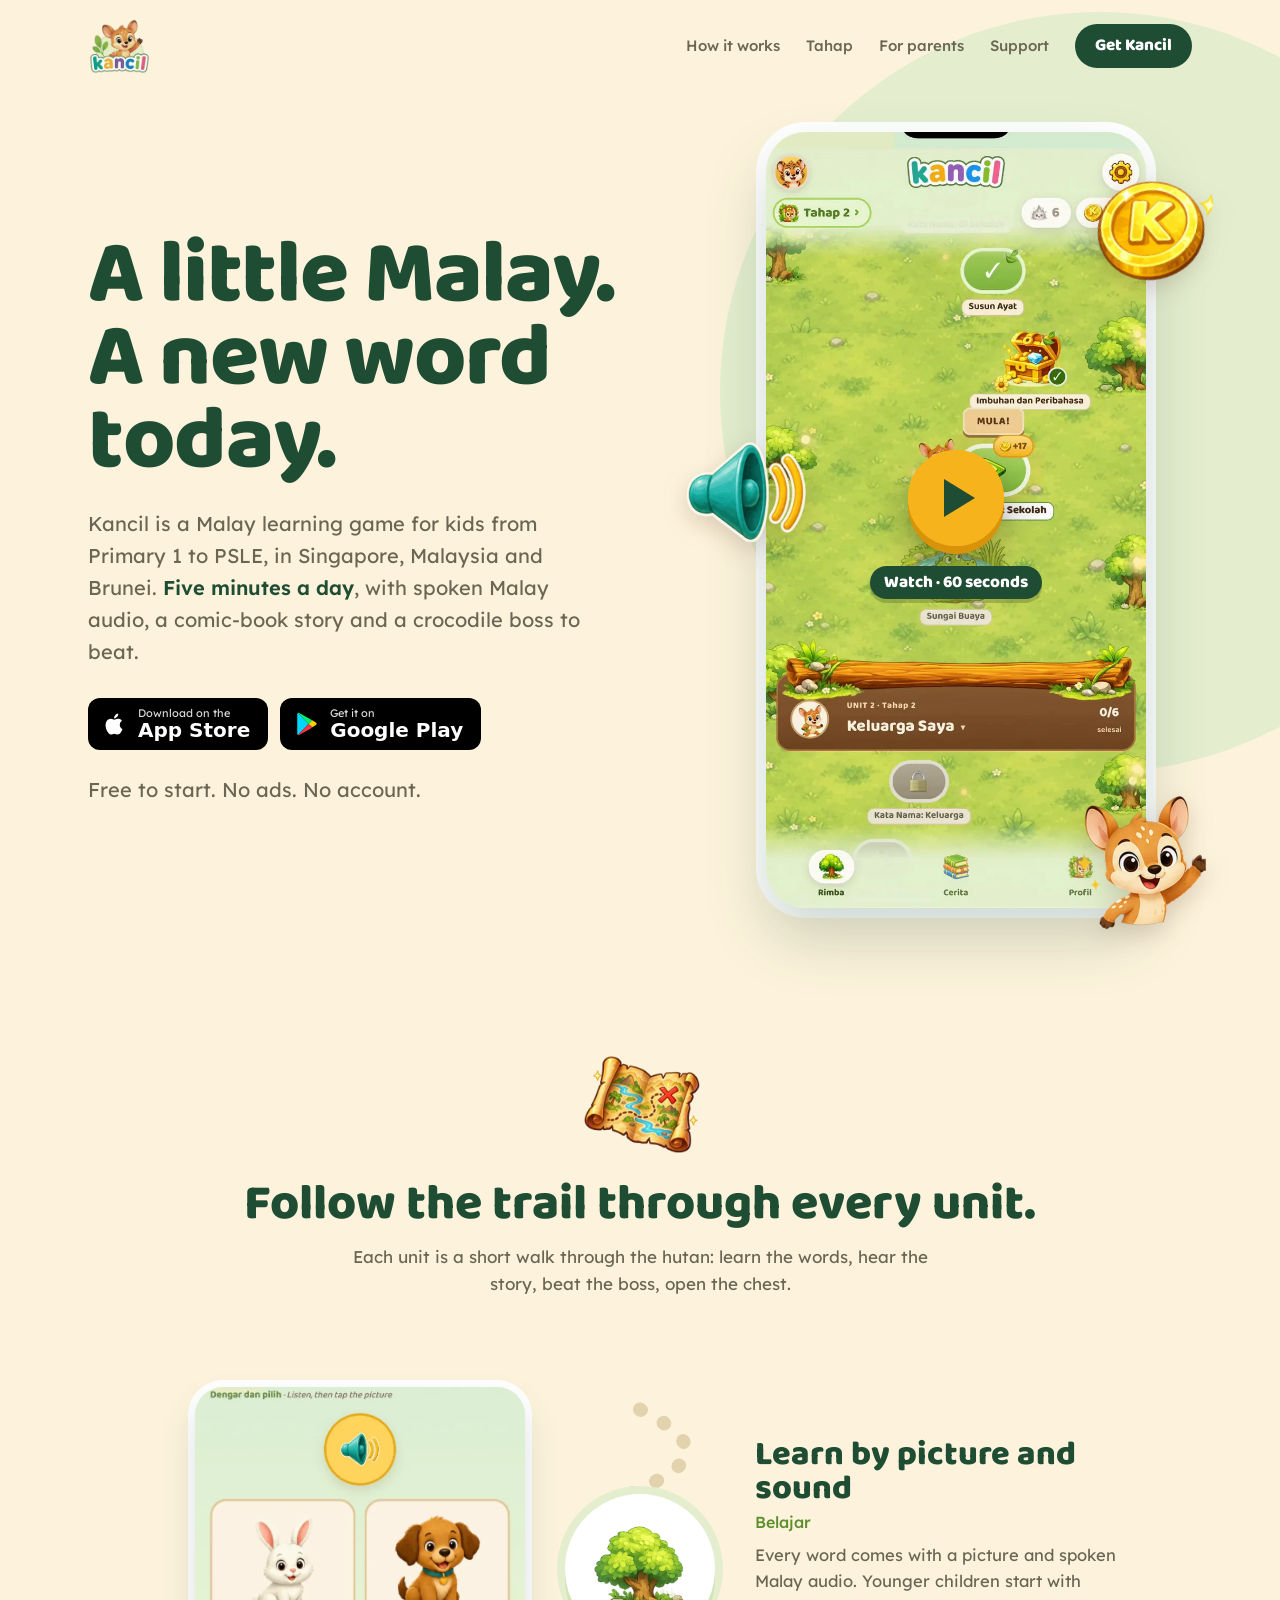
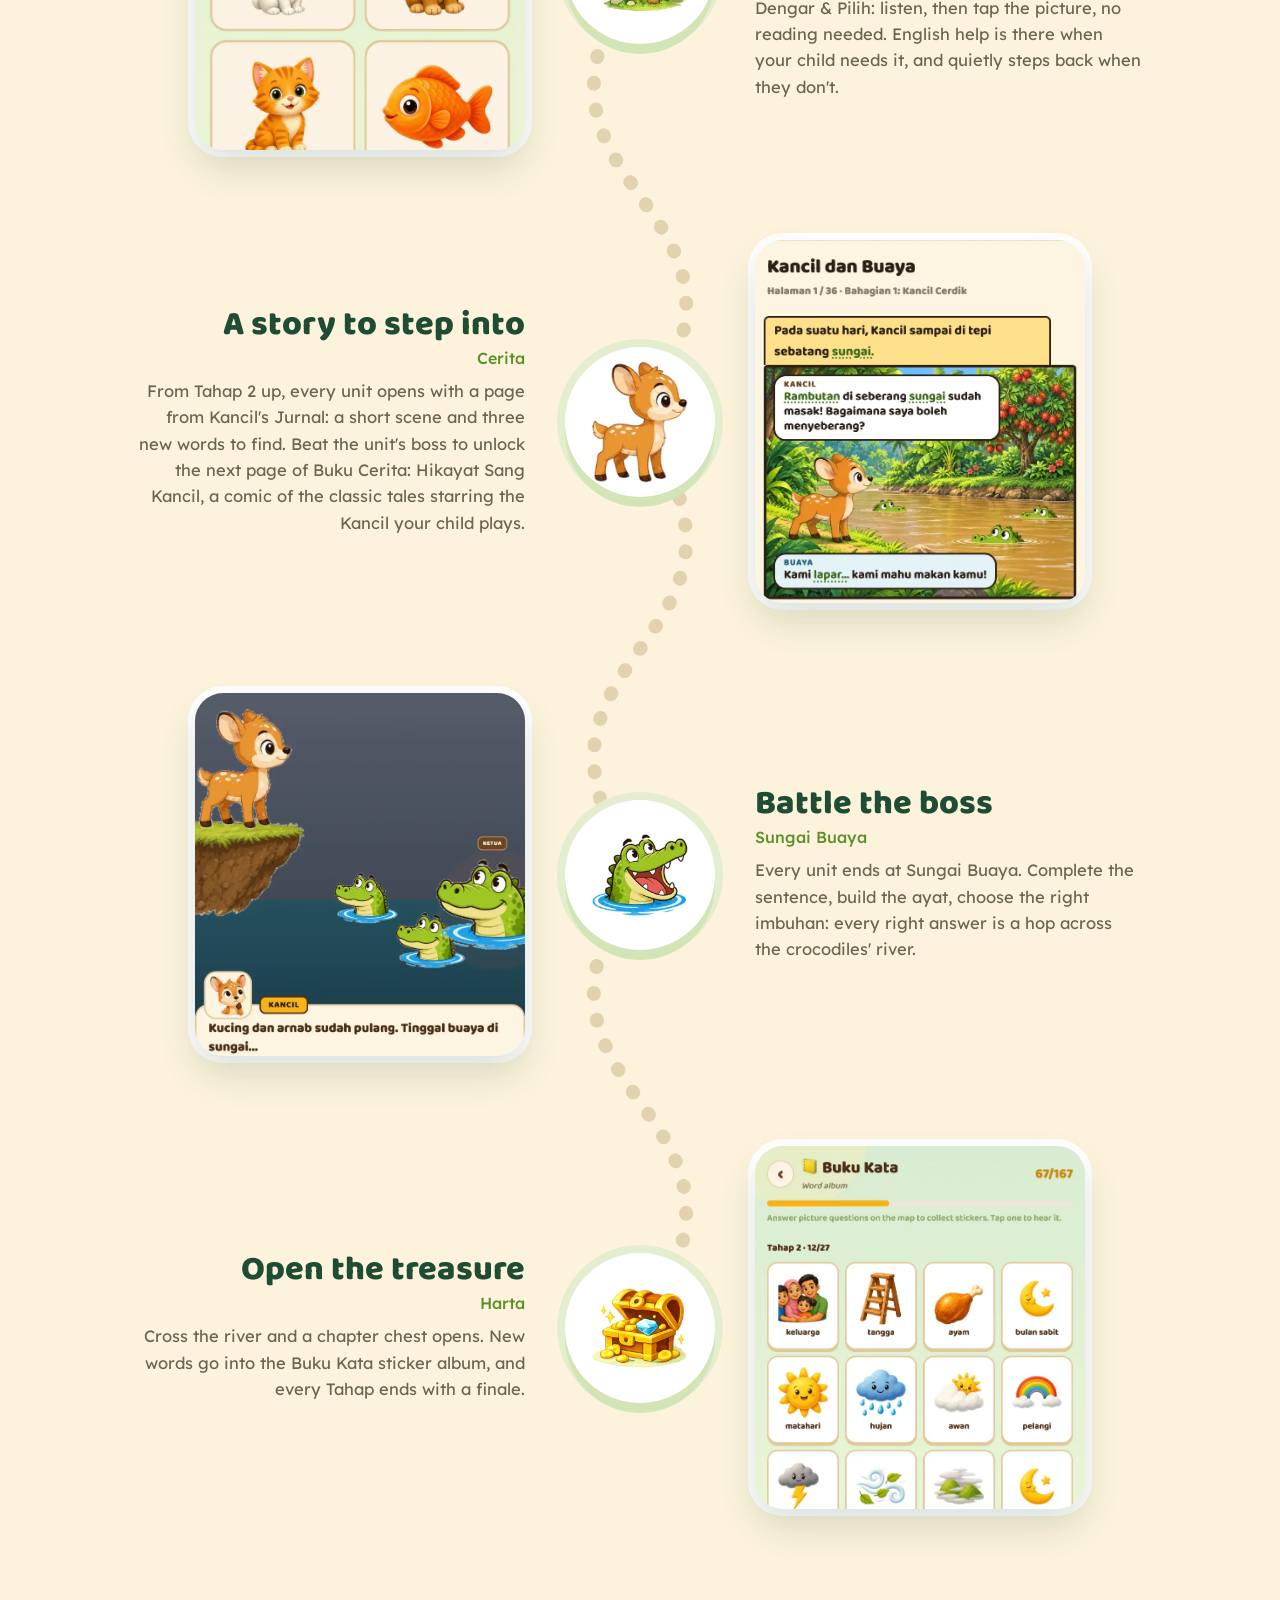
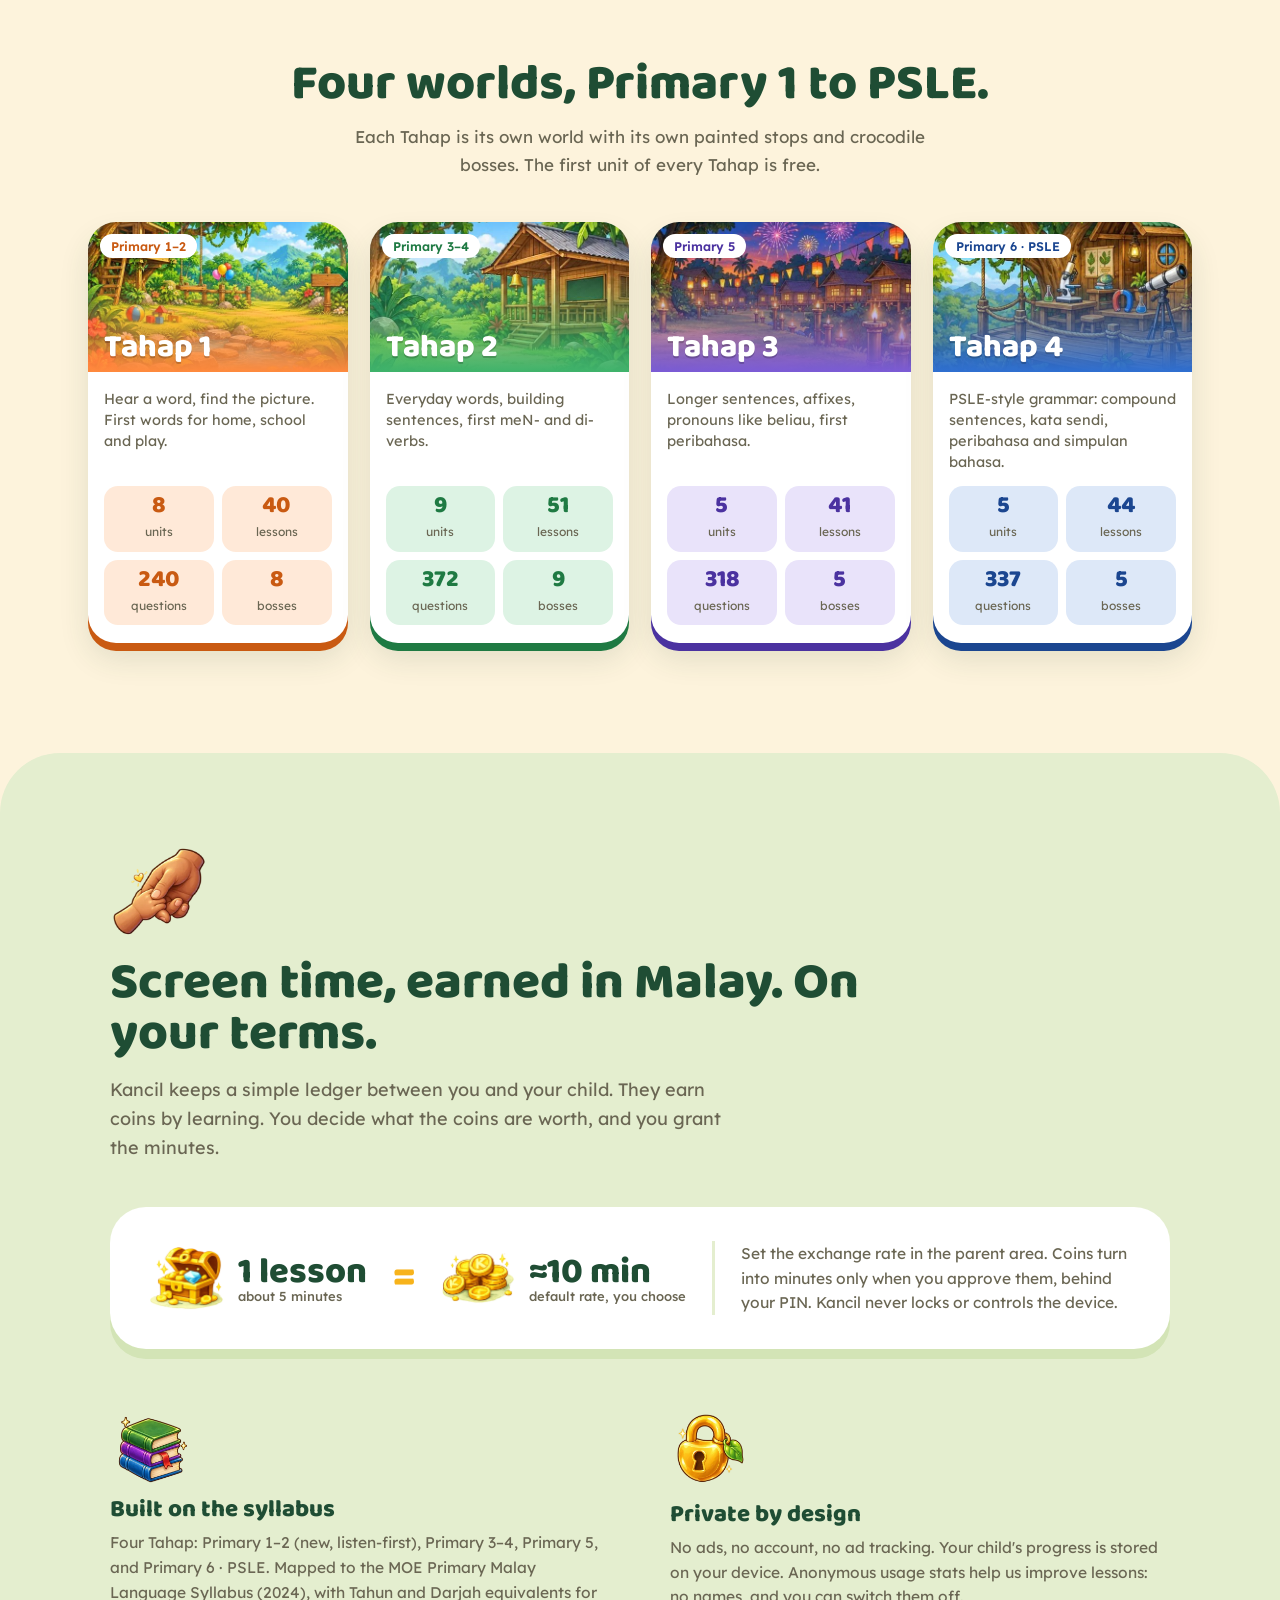
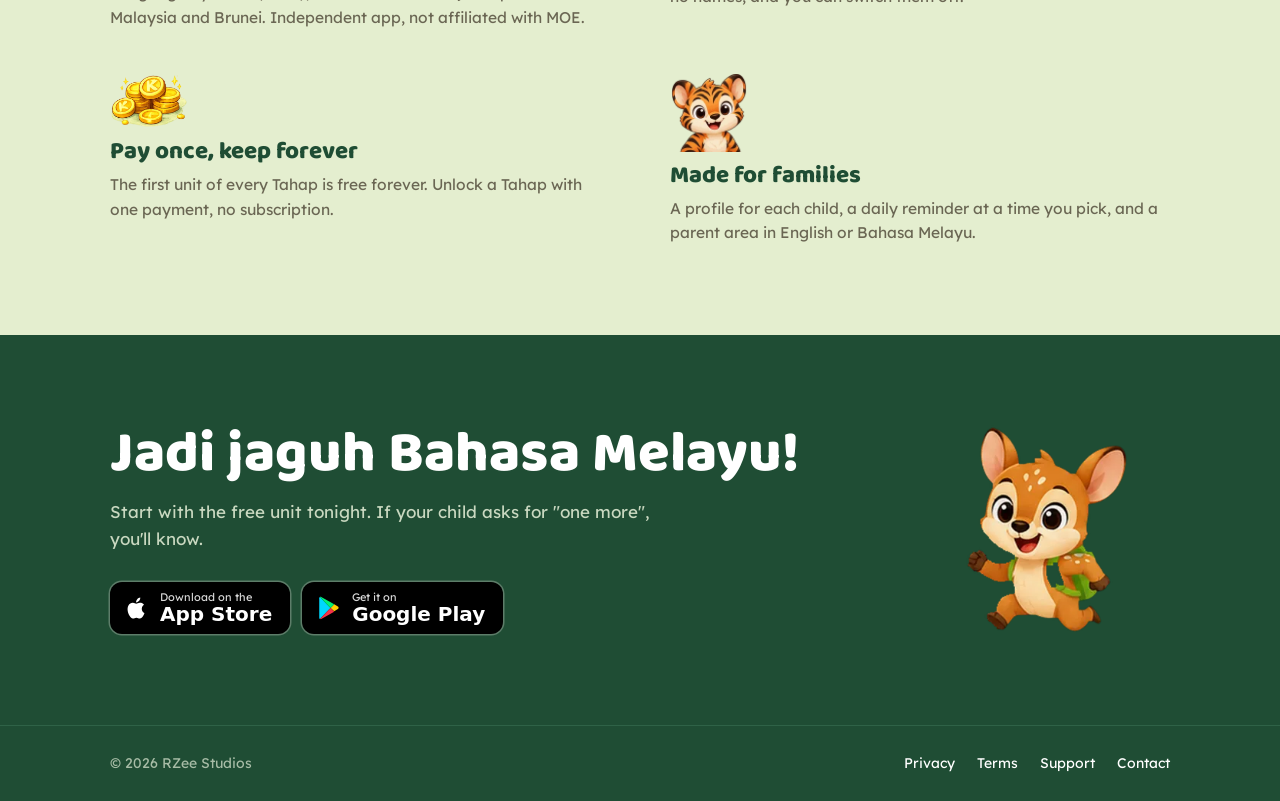
==== index.html @ 60a50e3e "Hero phone plays the 60-second Kancil video Synced from razilzul/kancil landing/ @ 3b6481a" ====
<!doctype html>
<html lang="en">
<head>
<meta charset="utf-8">
<meta name="viewport" content="width=device-width, initial-scale=1">
<title>Kancil — Malay learning that feels like a game</title>
<meta name="description" content="A Malay learning game for kids from Primary 1 to PSLE in Singapore, Malaysia and Brunei. Help Sang Kancil outsmart Sang Buaya. Free to start on the App Store and Google Play. No ads.">
<meta property="og:title" content="Kancil — Battle the boss. Jadi jaguh Bahasa Melayu!">
<meta property="og:description" content="A Malay learning game for primary-school kids. Free to start on the App Store and Google Play. No ads, no account.">
<meta property="og:type" content="website">
<meta property="og:url" content="https://getkancil.app/">
<meta property="og:image" content="https://getkancil.app/assets/og-2026-10.png">
<meta property="og:image:width" content="1200">
<meta property="og:image:height" content="630">
<meta name="twitter:card" content="summary_large_image">
<meta name="twitter:image" content="https://getkancil.app/assets/og-2026-10.png">
<link rel="icon" href="/assets/icon.png">
<link rel="icon" href="/assets/icon.png">
<link rel="preconnect" href="https://fonts.googleapis.com">
<link rel="preconnect" href="https://fonts.gstatic.com" crossorigin>
<link href="https://fonts.googleapis.com/css2?family=Baloo+2:wght@600;700;800&family=Lexend:wght@400;500;600&display=swap" rel="stylesheet">
<style>
/* "Jejak": the app's lesson trail becomes the page. Calm, parent-facing, matches the 2026 store screenshots. */
:root{
  --paper:#FDF3DC; --wash:#E4EECF; --wash-2:#D3E4B6;
  --forest:#1F4D34; --leaf:#8EC44E; --leaf-dark:#5E8F2B;
  --gold:#F7B31B; --bark:#5E331C; --ink:#3A3A2C; --ink-soft:#6A6653;
}
*{box-sizing:border-box;margin:0}
body{font-family:Lexend,system-ui,sans-serif;color:var(--ink);background:var(--paper);line-height:1.6;-webkit-font-smoothing:antialiased;overflow-x:hidden}
img{display:block;max-width:100%}
a:focus-visible{outline:3px solid var(--leaf-dark);outline-offset:3px;border-radius:10px}
h1,h2,h3{font-family:'Baloo 2',system-ui,sans-serif;font-weight:800;color:var(--forest);line-height:1}

nav{display:flex;align-items:center;gap:26px;max-width:1160px;margin:0 auto;padding:18px 28px}
nav img{height:56px}
nav .sp{flex:1}
nav a{color:var(--ink-soft);text-decoration:none;font-size:15px;font-weight:500}
nav a:hover{color:var(--forest)}
nav .get{color:#fff;background:var(--forest);font-family:'Baloo 2';font-weight:800;font-size:17px;padding:8px 20px;border-radius:999px}

.hero{max-width:1160px;margin:0 auto;padding:40px 28px 40px;display:grid;grid-template-columns:1.25fr 1fr;gap:40px;align-items:center;position:relative}
.hero:before{content:"";position:absolute;width:760px;height:760px;border-radius:50%;background:var(--wash);right:-260px;top:-80px;z-index:-1}
.hero h1{font-size:clamp(50px,7vw,100px);letter-spacing:-.015em;line-height:.93}
.hero p{font-size:20px;color:var(--ink-soft);max-width:26em;margin-top:24px}
.hero p b{color:var(--forest);font-weight:600}
.stores{display:flex;gap:12px;flex-wrap:wrap;margin-top:30px}
.badge{display:inline-flex;align-items:center;gap:10px;background:#000;color:#fff;text-decoration:none;border-radius:12px;padding:9px 18px 9px 14px;min-width:170px}
.badge svg{width:26px;height:26px;flex:none}
.badge small{display:block;font-size:11px;line-height:1.1;opacity:.85}
.badge b{display:block;font-family:-apple-system,'Segoe UI',system-ui,sans-serif;font-size:20px;line-height:1.1;font-weight:600}
.note{font-size:14px;color:var(--ink-soft);margin-top:12px}
.shot{position:relative;justify-self:center;width:min(380px,100%)}
.shot .frame{border-radius:40px;overflow:hidden;box-shadow:0 30px 60px rgba(31,77,52,.22),0 0 0 10px #fff}
.shot .sticker{position:absolute;filter:drop-shadow(0 8px 12px rgba(94,51,28,.2))}
.shot .frame{position:relative}
.shot .frame video{display:block;width:100%;aspect-ratio:441/900;object-fit:cover;background:#E7F4D4}
.shot .play{position:absolute;inset:0;border:0;padding:0;background:transparent;cursor:pointer;transition:opacity .25s}
.shot .play span{position:absolute;left:50%;top:calc(50% - 22px);width:96px;height:96px;margin:-48px 0 0 -48px;border-radius:50%;background:var(--gold);box-shadow:0 8px 0 #D8930A,0 18px 40px rgba(0,0,0,.35);display:grid;place-items:center;animation:kv-pulse 1.8s ease-in-out infinite}
.shot .play span:before{content:"";position:absolute;inset:0;border-radius:50%;border:4px solid var(--gold);animation:kv-ring 1.8s ease-out infinite}
.shot .play:hover span{animation-play-state:paused;transform:scale(1.08)}
@keyframes kv-pulse{0%,100%{transform:scale(1)}50%{transform:scale(1.08)}}
@keyframes kv-ring{0%{transform:scale(1);opacity:.9}100%{transform:scale(1.7);opacity:0}}
@media (prefers-reduced-motion:reduce){.shot .play span,.shot .play span:before{animation:none}}
.shot .play span:after{content:"";margin-left:7px;border-style:solid;border-width:19px 0 19px 31px;border-color:transparent transparent transparent var(--forest)}
.shot .play small{position:absolute;left:50%;top:calc(50% + 46px);transform:translateX(-50%);white-space:nowrap;font-family:'Baloo 2';font-weight:800;font-size:17px;line-height:1;color:#fff;background:var(--forest);padding:8px 14px;border-radius:999px;box-shadow:0 4px 0 rgba(0,0,0,.18)}
.shot.playing .play{opacity:0;pointer-events:none}
.shot .s1{width:120px;left:-80px;top:40%}
.shot .s2{width:110px;right:-60px;top:6%;transform:rotate(12deg)}
.shot .s3{width:150px;right:-70px;bottom:-30px}

/* the trail */
.trail{position:relative;max-width:1060px;margin:60px auto 0;padding:40px 28px 40px}
.trail>h2{font-size:clamp(34px,4vw,50px);text-align:center;max-width:16em;margin:0 auto}
.trail>.sub{text-align:center;color:var(--ink-soft);max-width:34em;margin:14px auto 0;font-size:17px}
.path{position:absolute;inset:0;width:100%;height:100%;pointer-events:none;overflow:visible}
.path .base{fill:none;stroke:#E2D3AE;stroke-width:14;stroke-linecap:round;stroke-dasharray:1 26}
.path .done{fill:none;stroke:var(--gold);stroke-width:14;stroke-linecap:round;stroke-dasharray:1 26}
.stop{display:grid;grid-template-columns:1fr 150px 1fr;align-items:center;gap:40px;margin-top:90px;position:relative}
.stop .node{width:150px;height:150px;border-radius:50%;background:#fff;display:grid;place-items:center;box-shadow:0 10px 0 var(--wash-2),0 0 0 8px var(--wash);position:relative;z-index:2}
.stop .node img{width:96px}
.stop .txt h3{font-size:34px}
.stop .txt h3 small{display:block;font-family:Lexend;font-weight:500;font-size:16px;color:var(--leaf-dark);margin-top:8px}
.stop .txt p{color:var(--ink-soft);margin-top:12px;max-width:24em;font-size:16.5px}
.stop .txt p a{color:var(--leaf-dark);font-weight:600;text-decoration:none;white-space:nowrap}
.stop .txt p a:hover{text-decoration:underline}
.stop .pic{border-radius:28px;overflow:hidden;box-shadow:0 18px 36px rgba(31,77,52,.16),0 0 0 7px #fff;max-width:330px;aspect-ratio:4/4.4}
.stop .pic img{width:100%;height:100%;object-fit:cover;object-position:top}
.stop:nth-of-type(odd) .txt{order:3}
.stop:nth-of-type(odd) .pic{order:1;justify-self:end}
.stop .node{order:2}
.stop:nth-of-type(even) .pic{order:3}
.stop:nth-of-type(even) .txt{order:1;text-align:right;justify-self:end}
.stop:nth-of-type(even) .txt p{margin-left:auto}

/* parents */
.parents{background:var(--wash);margin-top:110px;padding:90px 28px;border-radius:60px 60px 0 0}
.parents .in{max-width:1060px;margin:0 auto}
.parents h2{font-size:clamp(34px,4vw,52px);max-width:15em}
.parents .lede{color:var(--ink-soft);font-size:18px;max-width:34em;margin-top:16px}
.deal{margin-top:44px;background:#fff;border-radius:36px;padding:34px 40px;display:grid;grid-template-columns:auto auto auto 1fr;gap:26px;align-items:center;box-shadow:0 10px 0 var(--wash-2)}
.deal .eq{display:flex;align-items:center;gap:14px;font-family:'Baloo 2';font-weight:800;color:var(--forest);font-size:36px;line-height:1}
.deal .eq img{width:74px}
.deal .eq span small{display:block;font-family:Lexend;font-weight:500;font-size:13px;color:var(--ink-soft)}
.deal .eqs{font-family:'Baloo 2';font-weight:800;font-size:44px;color:var(--gold)}
.deal .expl{color:var(--ink-soft);font-size:15.5px;border-left:3px solid var(--wash);padding-left:26px}
.pillars{display:grid;grid-template-columns:repeat(2,1fr);gap:44px 60px;margin-top:60px}
.pillars img{width:78px;margin-bottom:12px}
.pillars h3{font-size:24px}
.pillars p{color:var(--ink-soft);font-size:15.5px;margin-top:8px}

.cta{background:var(--forest);color:#E8F0DE;padding:80px 28px;position:relative;overflow:hidden}
.cta .in{max-width:1060px;margin:0 auto;display:grid;grid-template-columns:1fr auto;gap:40px;align-items:center}
.cta h2{color:#fff;font-size:clamp(36px,4.5vw,58px)}
.cta p{margin-top:14px;max-width:32em;font-size:17px;color:#C9D8C0}
.cta .run{width:230px;transform:scaleX(-1)}
.cta .stores .badge{box-shadow:0 0 0 1.5px #5D7D69}
footer{background:var(--forest);border-top:1px solid #2F6247;color:#A7BCA6;padding:26px 28px;font-size:14px}
footer .in{max-width:1060px;margin:0 auto;display:flex;gap:22px;flex-wrap:wrap;align-items:center}
footer a{color:#fff;text-decoration:none}
footer .sp{flex:1}


/* four worlds (sale day) */
.worlds{max-width:1160px;margin:110px auto 0;padding:0 28px}
.worlds>h2{font-size:clamp(34px,4vw,50px);text-align:center}
.worlds>.sub{text-align:center;color:var(--ink-soft);max-width:34em;margin:14px auto 0;font-size:17px}
.packs{display:grid;grid-template-columns:repeat(4,1fr);gap:22px;margin-top:44px}
.pack{border-radius:28px;overflow:hidden;background:#fff;box-shadow:0 8px 0 var(--cd),0 16px 30px rgba(31,77,52,.12);display:flex;flex-direction:column}
.pack .art{height:150px;position:relative;background:var(--c)}
.pack .art img{width:100%;height:100%;object-fit:cover}
.pack .art:after{content:"";position:absolute;inset:0;background:linear-gradient(180deg,transparent 35%,var(--c))}
.pack .yr{position:absolute;left:12px;top:12px;z-index:2;background:#fff;color:var(--cd);font-weight:600;font-size:12.5px;border-radius:99px;padding:2px 11px}
.pack h3{position:absolute;left:16px;bottom:8px;z-index:2;color:#fff;font-size:32px;text-shadow:0 2px 0 rgba(0,0,0,.2)}
.pack .body{padding:16px 16px 18px;flex:1;display:flex;flex-direction:column}
.pack .skill{font-size:14.5px;color:var(--ink-soft);line-height:1.45;margin-bottom:14px}
.nums{display:grid;grid-template-columns:repeat(2,1fr);gap:8px;margin-top:auto}
.nums div{background:var(--tint);border-radius:14px;padding:8px 6px;text-align:center}
.nums b{display:block;font-family:'Baloo 2';font-weight:800;font-size:24px;line-height:1;color:var(--cd)}
.nums span{font-size:12px;color:var(--ink-soft)}
@media (max-width:1000px){.packs{grid-template-columns:repeat(2,1fr)}}
@media (max-width:860px){.worlds{margin-top:70px}.packs{grid-template-columns:1fr;max-width:380px;margin-left:auto;margin-right:auto}}

@media (max-width:860px){
  nav a:not(.get){display:none} nav .sp{flex:1}
  .hero{grid-template-columns:1fr;padding-top:10px}
  .hero:before{width:520px;height:520px;right:-240px;top:320px}
  .shot{width:280px;margin-top:20px}
  .shot .s1{width:84px;left:-50px}.shot .s2{width:80px;right:-40px}.shot .s3{width:110px;right:-50px}
  .stop{grid-template-columns:90px 1fr;gap:18px 20px;margin-top:60px}
  .stop .node{width:90px;height:90px;order:1!important;grid-row:span 2;align-self:start}
  .stop .node img{width:58px}
  .stop .txt{order:2!important;text-align:left!important;justify-self:start!important}
  .stop .txt p{margin-left:0!important}
  .stop .pic{order:3!important;grid-column:2;justify-self:start!important;max-width:240px}
  .stop .txt h3{font-size:28px}
  .deal{grid-template-columns:1fr;padding:28px;text-align:center;justify-items:center}
  .deal .expl{border:0;padding:0}
  .pillars{grid-template-columns:1fr;gap:30px}
  .cta .in{grid-template-columns:1fr}
  .cta .run{width:150px}
}
@media (prefers-reduced-motion:reduce){.path .done{display:none}}
</style>
</head>
<body>

<nav>
  <img src="/assets/img/logo-t.webp" alt="Kancil">
  <span class="sp"></span>
  <a href="#trail">How it works</a>
  <a href="#worlds">Tahap</a>
  <a href="#parents">For parents</a>
  <a href="/support/">Support</a>
  <a class="get" href="#get">Get Kancil</a>
</nav>

<header class="hero">
  <div>
    <h1>A little Malay. A new word today.</h1>
    <p>Kancil is a Malay learning game for kids from Primary 1 to PSLE, in Singapore, Malaysia and Brunei. <b>Five minutes a day</b>, with spoken Malay audio, a comic-book story and a crocodile boss to beat.</p>
    <div class="stores" id="get">
      <a class="badge" href="https://apps.apple.com/sg/app/id6789944706"><svg viewBox="0 0 24 24" fill="#fff"><path d="M16.4 12.6c0-2.4 2-3.6 2.1-3.6-1.1-1.7-2.9-1.9-3.5-1.9-1.5-.2-2.9.9-3.7.9-.8 0-1.9-.9-3.2-.8-1.6 0-3.1 1-4 2.4-1.7 3-.4 7.4 1.2 9.8.8 1.2 1.8 2.5 3 2.4 1.2 0 1.7-.8 3.1-.8 1.5 0 1.9.8 3.2.8 1.3 0 2.2-1.2 3-2.4.9-1.4 1.3-2.7 1.3-2.8 0 0-2.5-1-2.5-4zM14 5.4c.7-.8 1.1-1.9 1-3-1 0-2.1.7-2.8 1.5-.6.7-1.2 1.8-1 2.9 1 .1 2.1-.6 2.8-1.4z"/></svg><span><small>Download on the</small><b>App Store</b></span></a>
      <a class="badge play" href="https://play.google.com/store/apps/details?id=com.rzeestudios.kancil"><svg viewBox="0 0 24 24"><path fill="#00D7FE" d="M3.6 1.8 13.4 12l-9.8 10.2c-.4-.2-.6-.6-.6-1.1V2.9c0-.5.2-.9.6-1.1z"/><path fill="#FFCE00" d="m16.8 8.6 3.4 2c.9.5.9 1.8 0 2.3l-3.4 2L13.4 12z"/><path fill="#00F076" d="M3.6 1.8c.3-.2.8-.2 1.2 0l12 6.8L13.4 12z"/><path fill="#F63448" d="m13.4 12 3.4 3.4-12 6.8c-.4.2-.9.2-1.2 0z"/></svg><span><small>Get it on</small><b>Google Play</b></span></a>
    </div>
    <p class="note">Free to start. No ads. No account.</p>
  </div>
  <div class="shot">
    <div class="frame">
      <video id="hero-vid" src="/assets/video/kancil-hero.mp4" poster="/assets/video/kancil-hero.webp" preload="none" playsinline aria-label="Kancil in 60 seconds: the jungle map, a Malay quiz, the crocodile river boss, the treasure chest, a comic page and earned screen time"></video>
      <button type="button" class="play" id="hero-play" aria-label="Play the 60-second Kancil video, with sound"><span></span><small>Watch · 60 seconds</small></button>
    </div>
    <img class="sticker s1" src="/assets/img/speaker.webp" alt="">
    <img class="sticker s2" src="/assets/img/coin.webp" alt="">
    <img class="sticker s3" src="/assets/img/mascot-happy.webp" alt="">
  </div>
</header>

<script>
  (function () {
    var v = document.getElementById('hero-vid'), b = document.getElementById('hero-play'), shot = v && v.closest('.shot');
    if (!v || !b) return;
    b.addEventListener('click', function () { v.controls = true; v.play(); });
    v.addEventListener('play', function () { shot.classList.add('playing'); });
    v.addEventListener('ended', function () { v.controls = false; v.load(); shot.classList.remove('playing'); });
  })();
</script>

<section class="trail" id="trail">
  <svg class="path" aria-hidden="true"><path class="base"/><path class="done"/></svg>
  <img src="/assets/img/icon-map.webp" alt="" style="width:120px;margin:0 auto 14px">
  <h2>Follow the trail through every unit.</h2>
  <p class="sub">Each unit is a short walk through the hutan: learn the words, hear the story, beat the boss, open the chest.</p>

  <div class="stop">
    <div class="pic"><img src="/assets/img/step-belajar-2026-10.webp" alt="Dengar &amp; Pilih: a speaker button above four animal pictures"></div>
    <div class="node"><img src="/assets/img/tree1.webp" alt=""></div>
    <div class="txt"><h3>Learn by picture and sound<small>Belajar</small></h3><p>Every word comes with a picture and spoken Malay audio. Younger children start with Dengar &amp; Pilih: listen, then tap the picture, no reading needed. English help is there when your child needs it, and quietly steps back when they don't.</p></div>
  </div>
  <div class="stop">
    <div class="pic"><img src="/assets/img/step-cerita-2026-10.webp" alt="Page 1 of Hikayat Sang Kancil: Kancil looks across a river full of crocodiles"></div>
    <div class="node"><img src="/assets/img/kancil-stand.webp" alt=""></div>
    <div class="txt"><h3>A story to step into<small>Cerita</small></h3><p>From Tahap 2 up, every unit opens with a page from Kancil's Jurnal: a short scene and three new words to find. Beat the unit's boss to unlock the next page of Buku Cerita: Hikayat Sang Kancil, a comic of the classic tales starring the Kancil your child plays.</p></div>
  </div>
  <div class="stop">
    <div class="pic"><img src="/assets/img/step-boss-2026-10.webp" alt="Kancil on the riverbank facing the crocodiles and their Ketua"></div>
    <div class="node"><img src="/assets/img/croc-snap.webp" alt=""></div>
    <div class="txt"><h3>Battle the boss<small>Sungai Buaya</small></h3><p>Every unit ends at Sungai Buaya. Complete the sentence, build the ayat, choose the right imbuhan: every right answer is a hop across the crocodiles' river.</p></div>
  </div>
  <div class="stop">
    <div class="pic"><img src="/assets/img/step-harta-2026-10.webp" alt="The Buku Kata sticker album with word stickers for keluarga, matahari and pelangi"></div>
    <div class="node"><img src="/assets/img/chest-open.webp" alt=""></div>
    <div class="txt"><h3>Open the treasure<small>Harta</small></h3><p>Cross the river and a chapter chest opens. New words go into the Buku Kata sticker album, and every Tahap ends with a finale.</p></div>
  </div>
</section>

<section class="worlds" id="worlds">
  <h2>Four worlds, Primary 1 to PSLE.</h2>
  <p class="sub">Each Tahap is its own world with its own painted stops and crocodile bosses. The first unit of every Tahap is free.</p>
  <div class="packs">
    <div class="pack" style="--c:#FF8A3D;--cd:#C95A12;--tint:#FFE9D8">
      <div class="art"><img src="/assets/img/pack-p1-world-2026-10.webp" alt=""><span class="yr">Primary 1–2</span><h3>Tahap 1</h3></div>
      <div class="body"><p class="skill">Hear a word, find the picture. First words for home, school and play.</p>
        <div class="nums"><div><b>8</b><span>units</span></div><div><b>40</b><span>lessons</span></div><div><b>240</b><span>questions</span></div><div><b>8</b><span>bosses</span></div></div></div>
    </div>
    <div class="pack" style="--c:#3FB36B;--cd:#1F7A43;--tint:#DDF3E4">
      <div class="art"><img src="/assets/img/pack-p4-sekolah-2026-10.webp" alt=""><span class="yr">Primary 3–4</span><h3>Tahap 2</h3></div>
      <div class="body"><p class="skill">Everyday words, building sentences, first meN- and di- verbs.</p>
        <div class="nums"><div><b>9</b><span>units</span></div><div><b>51</b><span>lessons</span></div><div><b>372</b><span>questions</span></div><div><b>9</b><span>bosses</span></div></div></div>
    </div>
    <div class="pack" style="--c:#7B5BD6;--cd:#4B32A0;--tint:#E9E3FA">
      <div class="art"><img src="/assets/img/pack-p5-perayaan-2026-10.webp" alt=""><span class="yr">Primary 5</span><h3>Tahap 3</h3></div>
      <div class="body"><p class="skill">Longer sentences, affixes, pronouns like beliau, first peribahasa.</p>
        <div class="nums"><div><b>5</b><span>units</span></div><div><b>41</b><span>lessons</span></div><div><b>318</b><span>questions</span></div><div><b>5</b><span>bosses</span></div></div></div>
    </div>
    <div class="pack" style="--c:#2F6FD1;--cd:#1B4690;--tint:#DDE8F8">
      <div class="art"><img src="/assets/img/pack-p6-sains-2026-10.webp" alt=""><span class="yr">Primary 6 · PSLE</span><h3>Tahap 4</h3></div>
      <div class="body"><p class="skill">PSLE-style grammar: compound sentences, kata sendi, peribahasa and simpulan bahasa.</p>
        <div class="nums"><div><b>5</b><span>units</span></div><div><b>44</b><span>lessons</span></div><div><b>337</b><span>questions</span></div><div><b>5</b><span>bosses</span></div></div></div>
    </div>
  </div>
</section>

<section class="parents" id="parents">
  <div class="in">
    <img src="/assets/img/icon-family.webp" alt="" style="width:96px;margin-bottom:16px">
    <h2>Screen time, earned in Malay. On your terms.</h2>
    <p class="lede">Kancil keeps a simple ledger between you and your child. They earn coins by learning. You decide what the coins are worth, and you grant the minutes.</p>
    <div class="deal">
      <div class="eq"><img src="/assets/img/chest-open.webp" alt=""><span>1 lesson<small>about 5 minutes</small></span></div>
      <div class="eqs">=</div>
      <div class="eq"><img src="/assets/img/coins.webp" alt=""><span>&asymp;10 min<small>default rate, you choose</small></span></div>
      <p class="expl">Set the exchange rate in the parent area. Coins turn into minutes only when you approve them, behind your PIN. Kancil never locks or controls the device.</p>
    </div>
    <div class="pillars">
      <div><img src="/assets/img/icon-books.webp" alt=""><h3>Built on the syllabus</h3><p>Four Tahap: Primary 1–2 (new, listen-first), Primary 3–4, Primary 5, and Primary 6 · PSLE. Mapped to the MOE Primary Malay Language Syllabus (2024), with Tahun and Darjah equivalents for Malaysia and Brunei. Independent app, not affiliated with MOE.</p></div>
      <div><img src="/assets/img/icon-lock.webp" alt=""><h3>Private by design</h3><p>No ads, no account, no ad tracking. Your child's progress is stored on your device. Anonymous usage stats help us improve lessons: no names, and you can switch them off.</p></div>
      <div><img src="/assets/img/coins.webp" alt=""><h3>Pay once, keep forever</h3><p>The first unit of every Tahap is free forever. Unlock a Tahap with one payment, no subscription.</p></div>
      <div><img src="/assets/img/icon-profiles-2026-10.webp" alt=""><h3>Made for families</h3><p>A profile for each child, a daily reminder at a time you pick, and a parent area in English or Bahasa Melayu.</p></div>
    </div>
  </div>
</section>

<section class="cta">
  <div class="in">
    <div>
      <h2>Jadi jaguh Bahasa Melayu!</h2>
      <p>Start with the free unit tonight. If your child asks for "one more", you'll know.</p>
      <div class="stores">
        <a class="badge" href="https://apps.apple.com/sg/app/id6789944706"><svg viewBox="0 0 24 24" fill="#fff"><path d="M16.4 12.6c0-2.4 2-3.6 2.1-3.6-1.1-1.7-2.9-1.9-3.5-1.9-1.5-.2-2.9.9-3.7.9-.8 0-1.9-.9-3.2-.8-1.6 0-3.1 1-4 2.4-1.7 3-.4 7.4 1.2 9.8.8 1.2 1.8 2.5 3 2.4 1.2 0 1.7-.8 3.1-.8 1.5 0 1.9.8 3.2.8 1.3 0 2.2-1.2 3-2.4.9-1.4 1.3-2.7 1.3-2.8 0 0-2.5-1-2.5-4zM14 5.4c.7-.8 1.1-1.9 1-3-1 0-2.1.7-2.8 1.5-.6.7-1.2 1.8-1 2.9 1 .1 2.1-.6 2.8-1.4z"/></svg><span><small>Download on the</small><b>App Store</b></span></a>
        <a class="badge play" href="https://play.google.com/store/apps/details?id=com.rzeestudios.kancil"><svg viewBox="0 0 24 24"><path fill="#00D7FE" d="M3.6 1.8 13.4 12l-9.8 10.2c-.4-.2-.6-.6-.6-1.1V2.9c0-.5.2-.9.6-1.1z"/><path fill="#FFCE00" d="m16.8 8.6 3.4 2c.9.5.9 1.8 0 2.3l-3.4 2L13.4 12z"/><path fill="#00F076" d="M3.6 1.8c.3-.2.8-.2 1.2 0l12 6.8L13.4 12z"/><path fill="#F63448" d="m13.4 12 3.4 3.4-12 6.8c-.4.2-.9.2-1.2 0z"/></svg><span><small>Get it on</small><b>Google Play</b></span></a>
      </div>
    </div>
    <img class="run" src="/assets/img/mascot-mari-belajar.webp" alt="Kancil running with a backpack">
  </div>
</section>
<footer><div class="in"><span>© 2026 RZee Studios</span><span class="sp"></span><a href="/privacy/">Privacy</a><a href="/terms/">Terms</a><a href="/support/">Support</a><a href="mailto:razil.zul@gmail.com">Contact</a></div></footer>

<script>
  // Draw the trail through each node; the gold part follows the reader's scroll.
  (function(){
    var t=document.getElementById('trail'), svg=t.querySelector('.path'), base=svg.querySelector('.base'), done=svg.querySelector('.done');
    function draw(){
      var o=t.getBoundingClientRect(), pts=[].map.call(t.querySelectorAll('.node'),function(n){var r=n.getBoundingClientRect();return[r.left-o.left+r.width/2,r.top-o.top+r.height/2]});
      var d='M'+pts[0][0]+' '+(pts[0][1]-160);
      var prev=[pts[0][0],pts[0][1]-160];
      pts.forEach(function(p,i){var my=(prev[1]+p[1])/2, sw=(window.innerWidth>860?160:30)*(i%2?-1:1);d+=' C'+(prev[0]+sw)+' '+my+' '+(p[0]-sw)+' '+my+' '+p[0]+' '+p[1];prev=p});
      base.setAttribute('d',d);done.setAttribute('d',d);
      var len=done.getTotalLength();done.style.strokeDasharray='1 26';done.dataset.len=len;scroll();
    }
    function scroll(){
      var o=t.getBoundingClientRect(), len=+done.dataset.len, p=Math.min(1,Math.max(0,(innerHeight*.6-o.top)/o.height));
      done.style.clipPath='inset(0 0 '+(100-p*100)+'% 0)';
    }
    addEventListener('resize',draw);addEventListener('scroll',scroll,{passive:true});addEventListener('load',draw);draw();
  })();
</script>
<script>
  // ?ref= attribution: remember where a visitor came from, carry it to the store links.
  (function () {
    try {
      var ref = new URLSearchParams(location.search).get('ref');
      if (ref) sessionStorage.setItem('kancil_ref', ref);
      ref = ref || sessionStorage.getItem('kancil_ref');
      if (ref) document.querySelectorAll('a.play').forEach(function (a) {
        a.href += '&referrer=' + encodeURIComponent('utm_source=' + ref);
      });
    } catch (e) {}
  })();
</script>
</body>
</html>
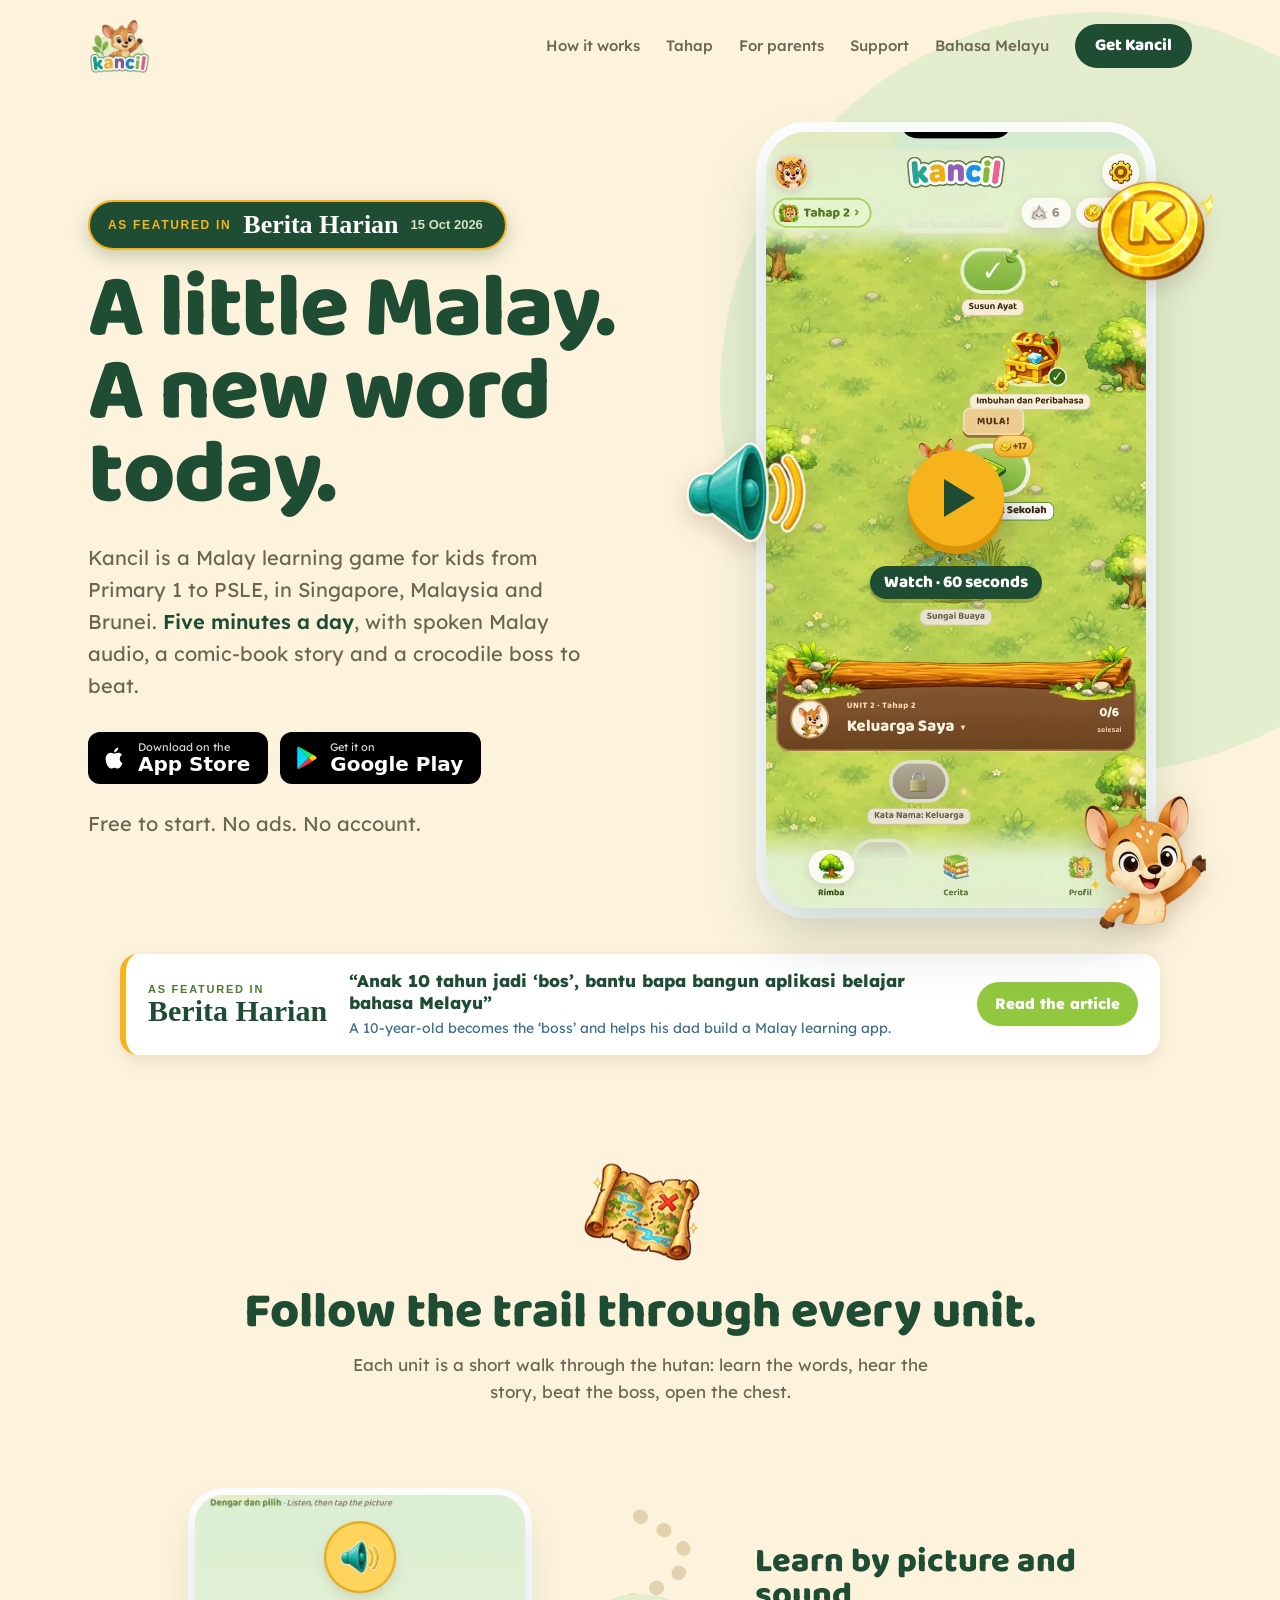
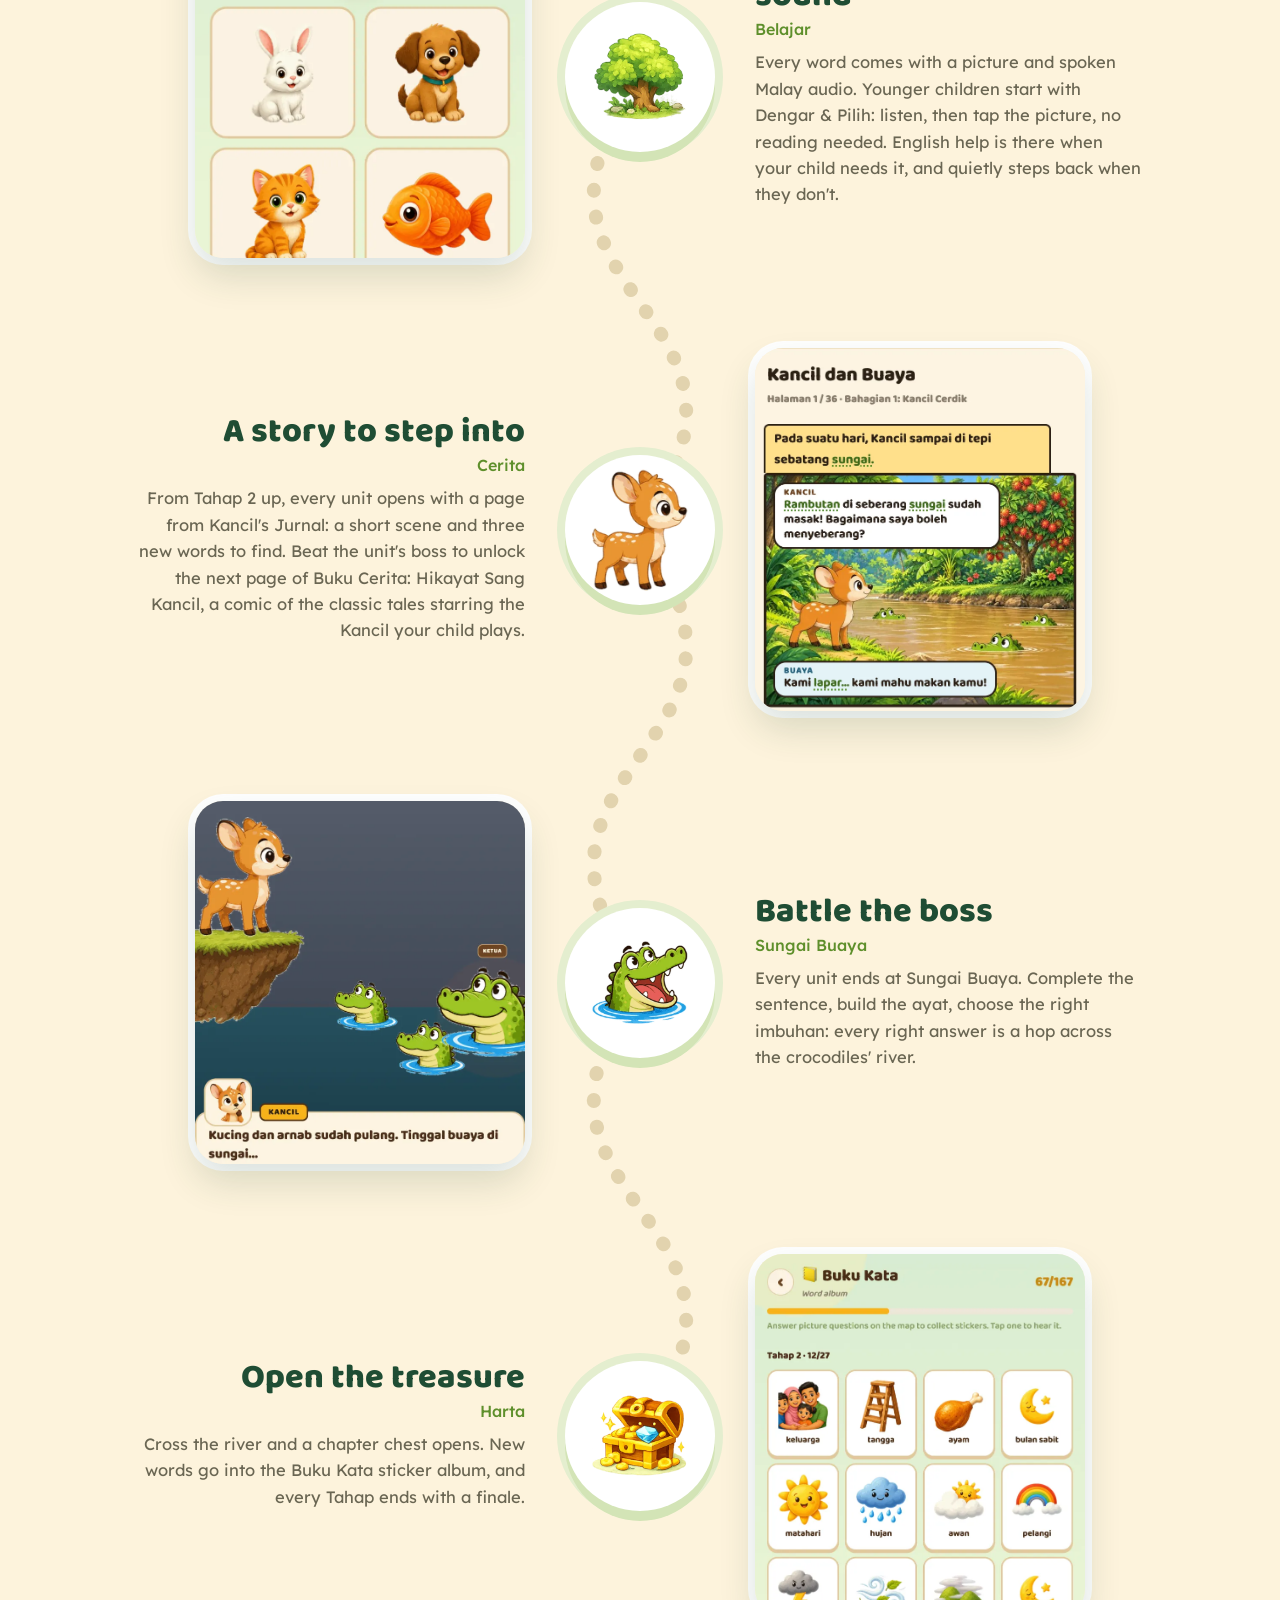
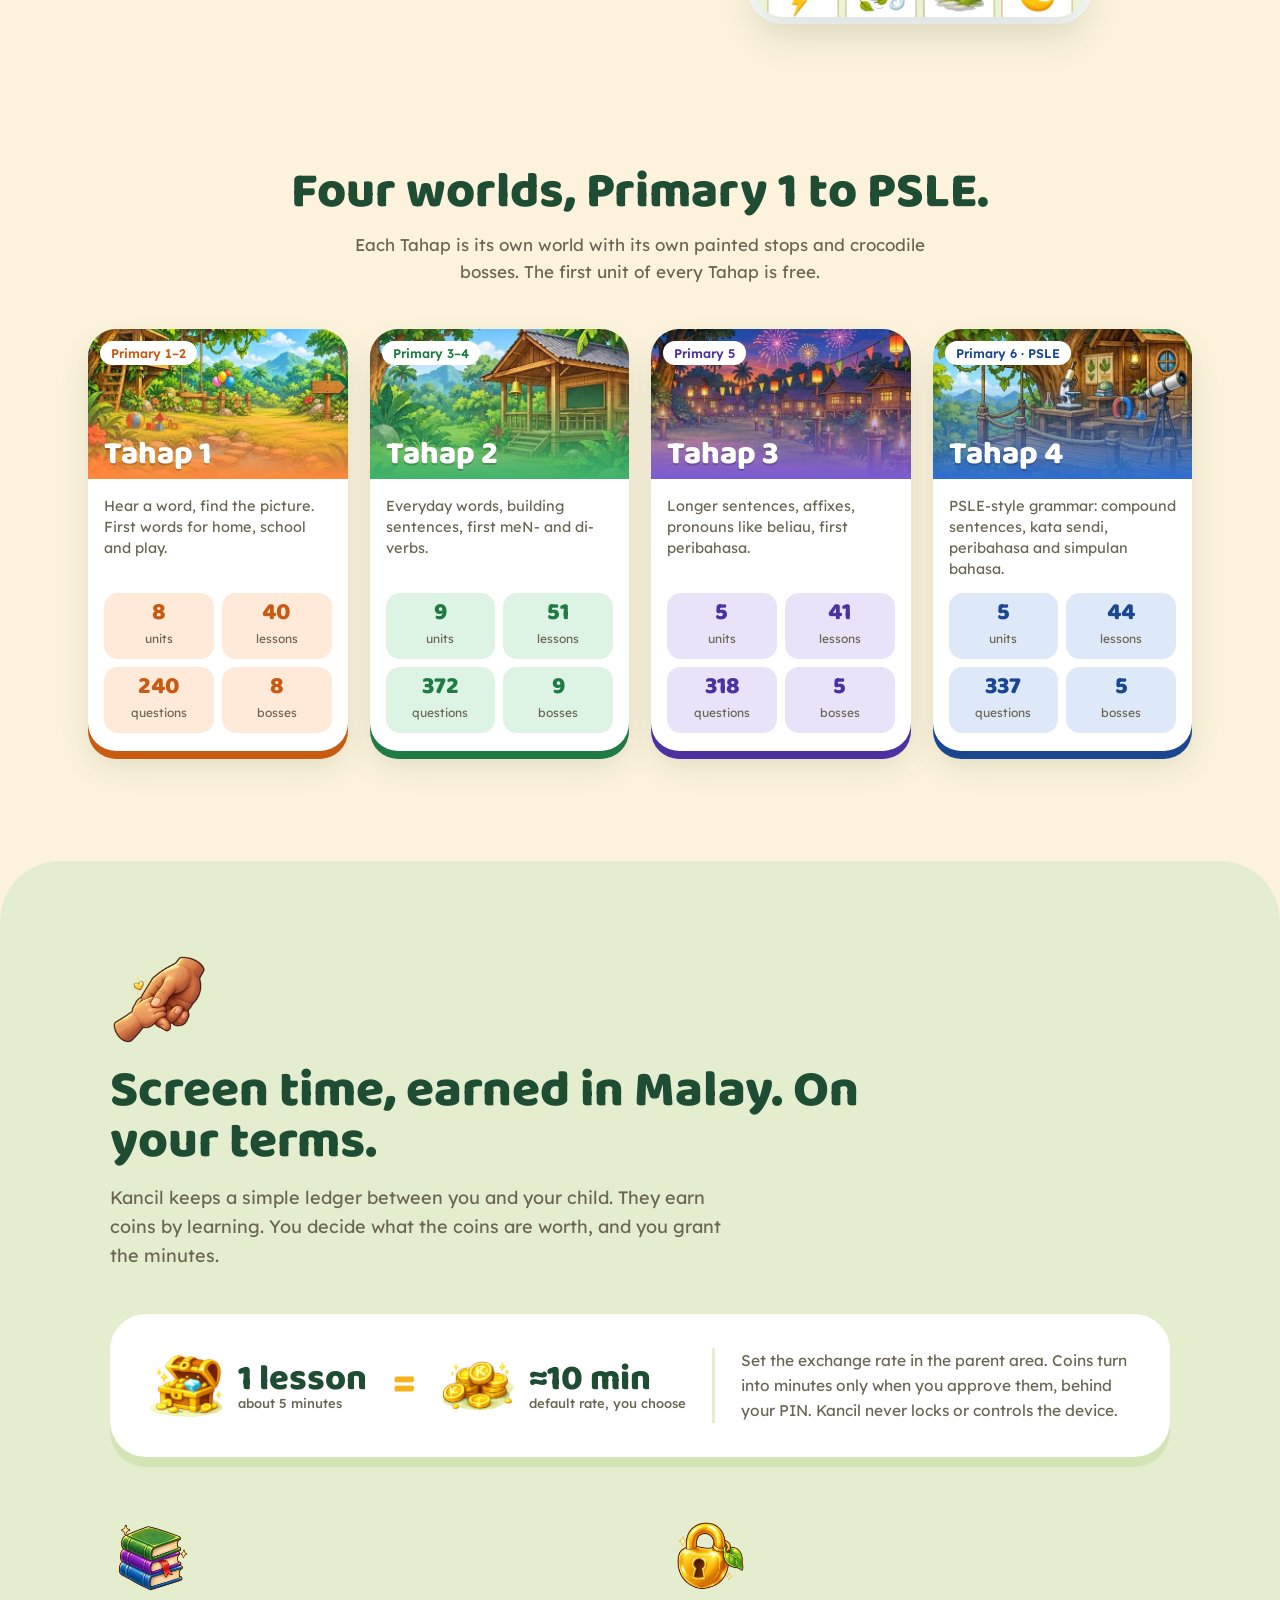
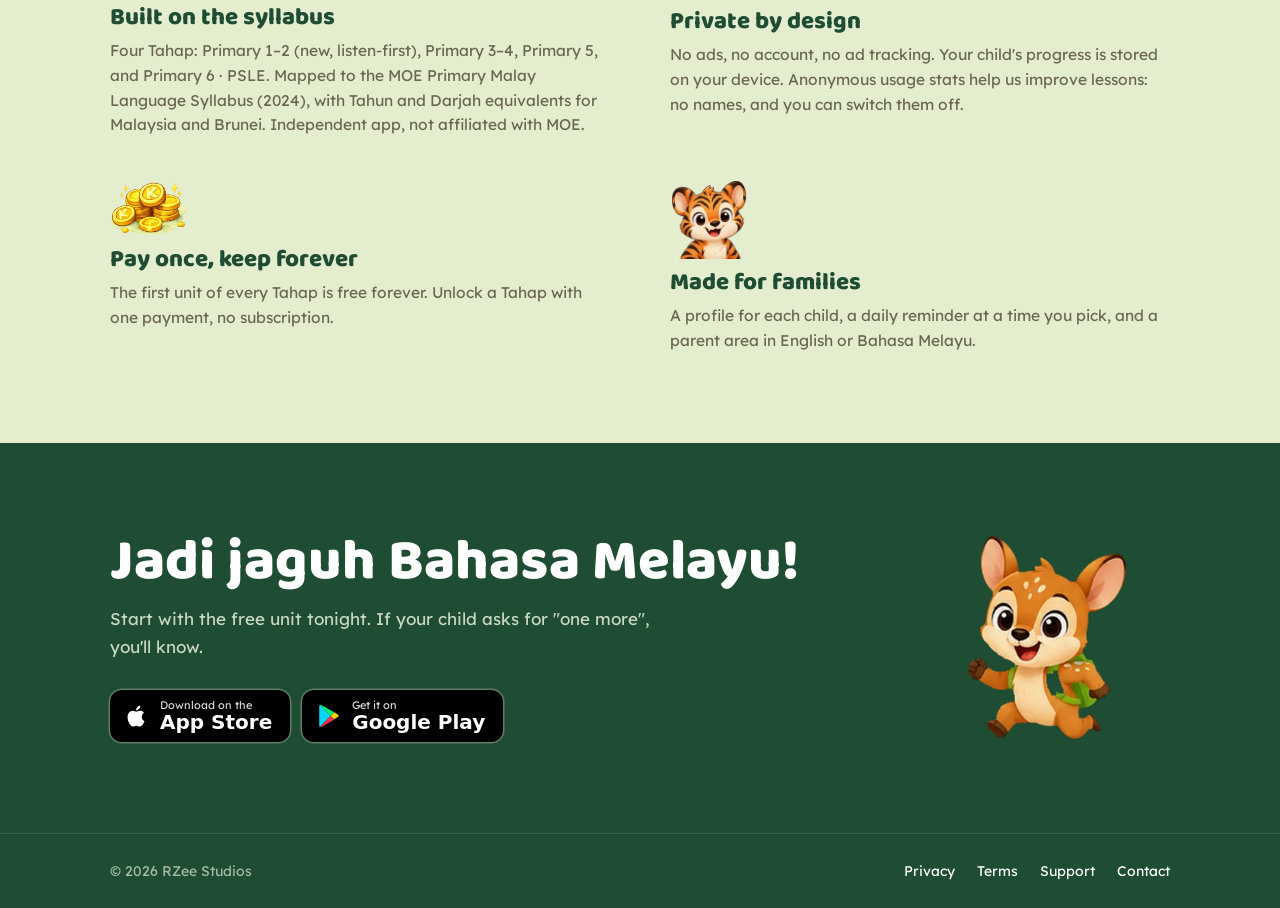
==== commit bfdbf988: "As featured in Berita Harian: hero pill and article strip (EN + MS) Synced from razilzul/kancil land" ====
--- a/index.html
+++ b/index.html
@@ -3,8 +3,15 @@
 <head>
 <meta charset="utf-8">
 <meta name="viewport" content="width=device-width, initial-scale=1">
-<title>Kancil — Malay learning that feels like a game</title>
-<meta name="description" content="A Malay learning game for kids from Primary 1 to PSLE in Singapore, Malaysia and Brunei. Help Sang Kancil outsmart Sang Buaya. Free to start on the App Store and Google Play. No ads.">
+<title>Kancil: Learn Malay (Bahasa Melayu) for Kids, P1 to PSLE</title>
+<meta name="description" content="Kancil is a Bahasa Melayu learning game for primary school kids in Singapore, Malaysia and Brunei, from Primary 1 to PSLE. Spoken Malay audio, peribahasa, imbuhan and a crocodile boss. Free to start on iPhone and Android. No ads.">
+<link rel="canonical" href="https://getkancil.app/">
+<link rel="alternate" hreflang="en" href="https://getkancil.app/">
+<link rel="alternate" hreflang="ms" href="https://getkancil.app/ms/">
+<link rel="alternate" hreflang="x-default" href="https://getkancil.app/">
+<meta name="apple-itunes-app" content="app-id=6789944706">
+<meta property="og:site_name" content="Kancil">
+<meta property="og:locale" content="en_SG">
 <meta property="og:title" content="Kancil — Battle the boss. Jadi jaguh Bahasa Melayu!">
 <meta property="og:description" content="A Malay learning game for primary-school kids. Free to start on the App Store and Google Play. No ads, no account.">
 <meta property="og:type" content="website">
@@ -15,7 +22,48 @@
 <meta name="twitter:card" content="summary_large_image">
 <meta name="twitter:image" content="https://getkancil.app/assets/og-2026-10.png">
 <link rel="icon" href="/assets/icon.png">
-<link rel="icon" href="/assets/icon.png">
+<link rel="apple-touch-icon" href="/assets/icon.png">
+<script type="application/ld+json">
+{
+  "@context": "https://schema.org",
+  "@graph": [
+    {
+      "@type": "WebSite",
+      "@id": "https://getkancil.app/#website",
+      "url": "https://getkancil.app/",
+      "name": "Kancil",
+      "inLanguage": "en-SG",
+      "publisher": {"@id": "https://getkancil.app/#org"}
+    },
+    {
+      "@type": "Organization",
+      "@id": "https://getkancil.app/#org",
+      "name": "RZee Studios",
+      "url": "https://getkancil.app/",
+      "logo": "https://getkancil.app/assets/icon.png"
+    },
+    {
+      "@type": "MobileApplication",
+      "@id": "https://getkancil.app/#app",
+      "name": "Kancil: Learn Malay",
+      "alternateName": ["Kancil", "Kancil: Belajar Bahasa Melayu"],
+      "description": "A Bahasa Melayu learning game for primary school children in Singapore, Malaysia and Brunei, from Primary 1 to PSLE.",
+      "url": "https://getkancil.app/",
+      "image": "https://getkancil.app/assets/og-2026-10.png",
+      "operatingSystem": "iOS, Android",
+      "applicationCategory": "EducationalApplication",
+      "inLanguage": ["ms", "en"],
+      "audience": {"@type": "EducationalAudience", "educationalRole": "student", "audienceType": "Primary school children, Primary 1 to Primary 6"},
+      "publisher": {"@id": "https://getkancil.app/#org"},
+      "offers": {"@type": "Offer", "price": "0", "priceCurrency": "SGD", "description": "Free to start: the first unit of every Tahap is free. Each Tahap unlocks with a one-time purchase."},
+      "sameAs": [
+        "https://apps.apple.com/sg/app/id6789944706",
+        "https://play.google.com/store/apps/details?id=com.rzeestudios.kancil"
+      ]
+    }
+  ]
+}
+</script>
 <link rel="preconnect" href="https://fonts.googleapis.com">
 <link rel="preconnect" href="https://fonts.gstatic.com" crossorigin>
 <link href="https://fonts.googleapis.com/css2?family=Baloo+2:wght@600;700;800&family=Lexend:wght@400;500;600&display=swap" rel="stylesheet">
@@ -37,7 +85,7 @@
 nav .sp{flex:1}
 nav a{color:var(--ink-soft);text-decoration:none;font-size:15px;font-weight:500}
 nav a:hover{color:var(--forest)}
-nav .get{color:#fff;background:var(--forest);font-family:'Baloo 2';font-weight:800;font-size:17px;padding:8px 20px;border-radius:999px}
+nav .get{white-space:nowrap;color:#fff;background:var(--forest);font-family:'Baloo 2';font-weight:800;font-size:17px;padding:8px 20px;border-radius:999px}
 
 .hero{max-width:1160px;margin:0 auto;padding:40px 28px 40px;display:grid;grid-template-columns:1.25fr 1fr;gap:40px;align-items:center;position:relative}
 .hero:before{content:"";position:absolute;width:760px;height:760px;border-radius:50%;background:var(--wash);right:-260px;top:-80px;z-index:-1}
@@ -142,7 +190,7 @@
 @media (max-width:860px){.worlds{margin-top:70px}.packs{grid-template-columns:1fr;max-width:380px;margin-left:auto;margin-right:auto}}
 
 @media (max-width:860px){
-  nav a:not(.get){display:none} nav .sp{flex:1}
+  nav a:not(.get):not(.lang){display:none} nav .sp{flex:1}
   .hero{grid-template-columns:1fr;padding-top:10px}
   .hero:before{width:520px;height:520px;right:-240px;top:320px}
   .shot{width:280px;margin-top:20px}
@@ -161,8 +209,13 @@
   .cta .run{width:150px}
 }
 @media (prefers-reduced-motion:reduce){.path .done{display:none}}
-</style>
-</head>
+
+.bh-pill{display:inline-flex;align-items:center;gap:12px;background:#1F4D34;color:#fff;border-radius:999px;padding:10px 22px 10px 18px;margin:0 0 18px;text-decoration:none;box-shadow:0 6px 18px rgba(31,77,52,.25);border:2px solid #F7B31B}
+.bh-pill small{font:800 12px/1 Arial,sans-serif;letter-spacing:.14em;color:#F7B31B;text-transform:uppercase}
+.bh-pill b{font:700 26px/1 Georgia,serif;color:#fff}
+.bh-pill i{font-style:normal;color:#cfe3c2;font:600 13px Arial}
+.bh-press{max-width:1040px;margin:6px auto 34px;padding:16px 22px;background:#fff;border-radius:18px;box-shadow:0 6px 18px rgba(94,51,28,.10);border-left:6px solid #F7B31B;display:flex;align-items:center;gap:22px}.bh-press .m{flex:none;text-align:left}.bh-press .k{font:800 11px Arial;letter-spacing:.16em;color:#4E7A34}.bh-press .m b{display:block;font:700 30px/1.05 Georgia,serif;color:#1F4D34}.bh-press .t{flex:1;min-width:0}.bh-press .h{font-weight:800;font-size:17px;line-height:1.3;color:#1F4D34;margin:0}.bh-press .g{color:#3E6E8E;font-size:14px;margin:3px 0 0}.bh-press a.read{flex:none;background:#91C83F;color:#fff;font-weight:800;padding:10px 18px;border-radius:999px;text-decoration:none;font-size:15px}
+@media(max-width:560px){.bh-pill{gap:2px 10px;padding:10px 18px;border-radius:20px;flex-wrap:wrap}.bh-pill b{font-size:24px}.bh-pill small{flex-basis:100%}.bh-press{margin:6px 16px 26px;padding:14px 16px;flex-wrap:wrap;gap:8px 14px}.bh-press .t{flex-basis:100%;order:2}.bh-press a.read{order:3;padding:8px 14px}}</style></head>
 <body>
 
 <nav>
@@ -172,11 +225,13 @@
   <a href="#worlds">Tahap</a>
   <a href="#parents">For parents</a>
   <a href="/support/">Support</a>
+  <a class="lang" href="/ms/" lang="ms" hreflang="ms">Bahasa Melayu</a>
   <a class="get" href="#get">Get Kancil</a>
 </nav>
 
 <header class="hero">
   <div>
+    <a class="bh-pill" href="https://www.beritaharian.sg/mata-mata/3060249/anak-10-tahun-jadi-bos-bantu-bapa-bangun-aplikasi-belajar-bahasa-melayu"><small>As featured in</small><b>Berita Harian</b><i>15 Oct 2026</i></a>
     <h1>A little Malay. A new word today.</h1>
     <p>Kancil is a Malay learning game for kids from Primary 1 to PSLE, in Singapore, Malaysia and Brunei. <b>Five minutes a day</b>, with spoken Malay audio, a comic-book story and a crocodile boss to beat.</p>
     <div class="stores" id="get">
@@ -206,6 +261,7 @@
   })();
 </script>
 
+<section class="bh-press"><div class="m"><div class="k">AS FEATURED IN</div><b>Berita Harian</b></div><div class="t"><p class="h">“Anak 10 tahun jadi ‘bos’, bantu bapa bangun aplikasi belajar bahasa Melayu”</p><p class="g">A 10-year-old becomes the ‘boss’ and helps his dad build a Malay learning app.</p></div><a class="read" href="https://www.beritaharian.sg/mata-mata/3060249/anak-10-tahun-jadi-bos-bantu-bapa-bangun-aplikasi-belajar-bahasa-melayu">Read the article</a></section>
 <section class="trail" id="trail">
   <svg class="path" aria-hidden="true"><path class="base"/><path class="done"/></svg>
   <img src="/assets/img/icon-map.webp" alt="" style="width:120px;margin:0 auto 14px">
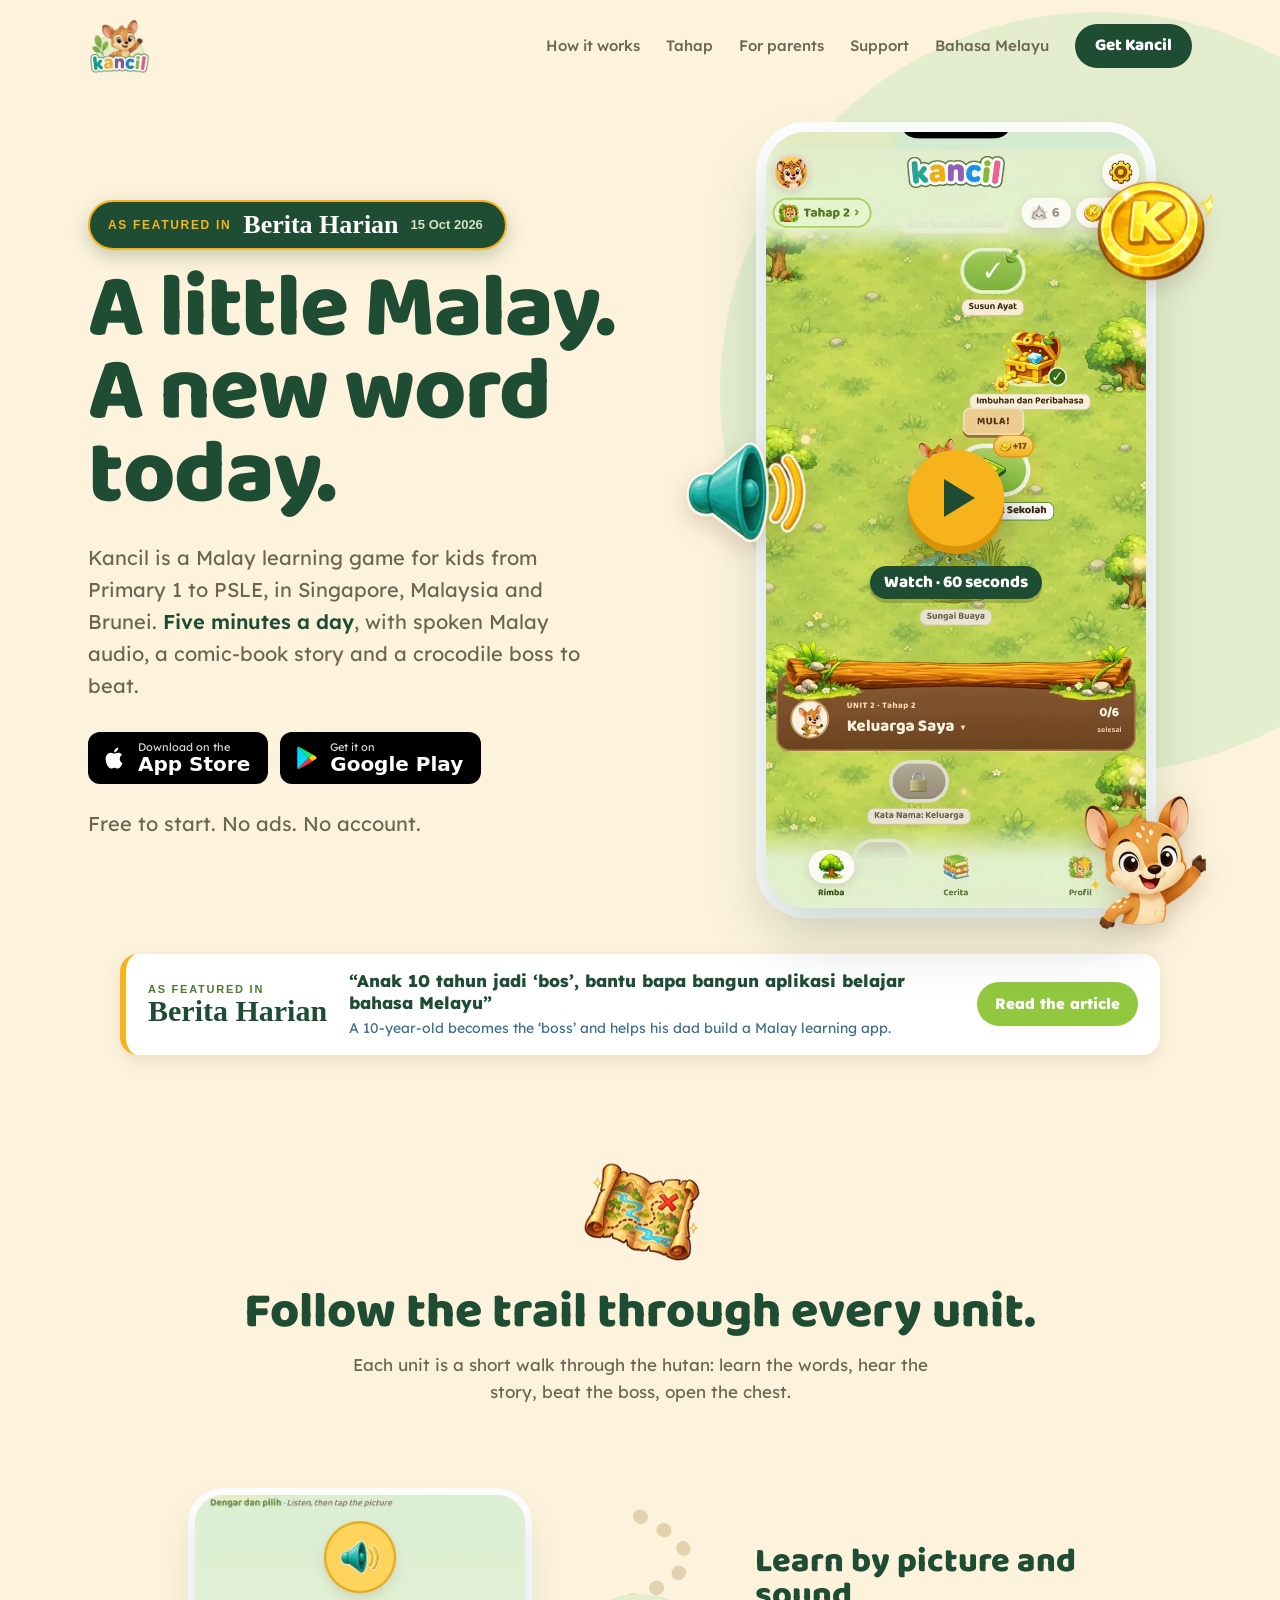
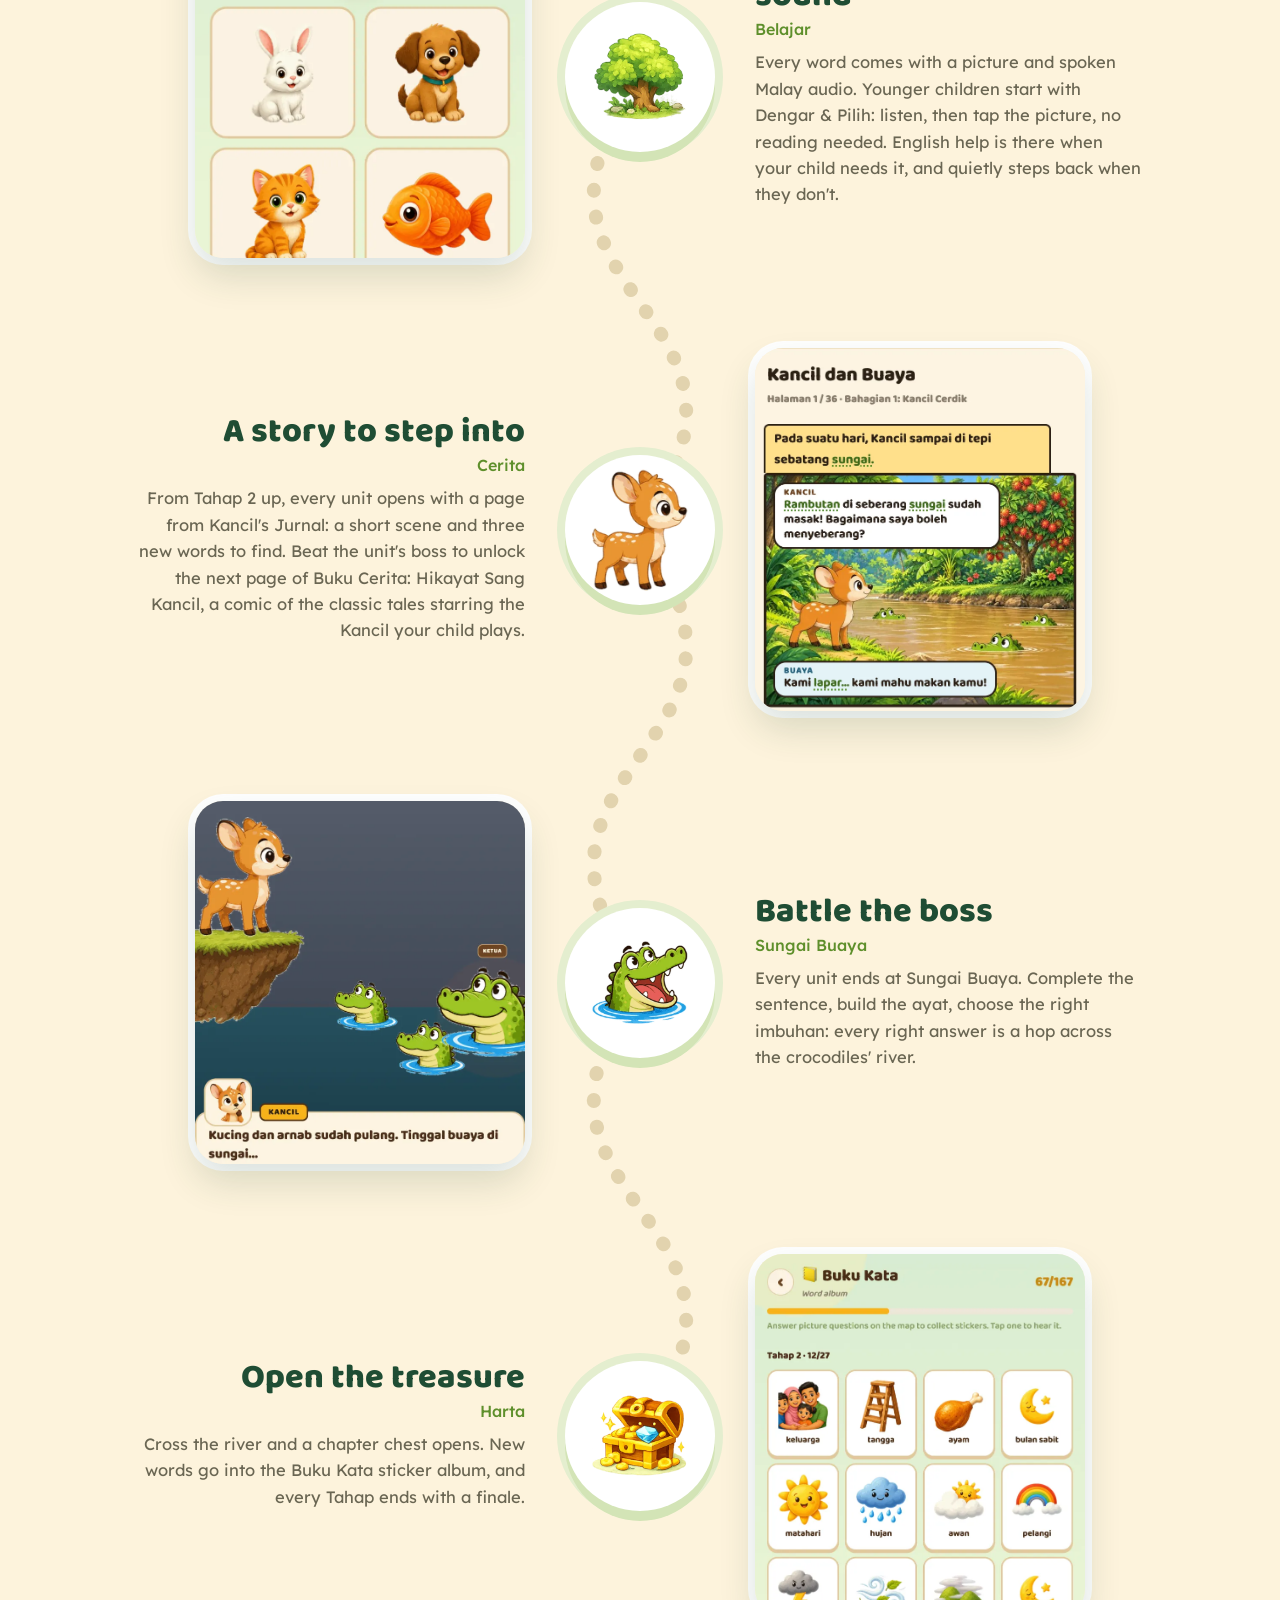
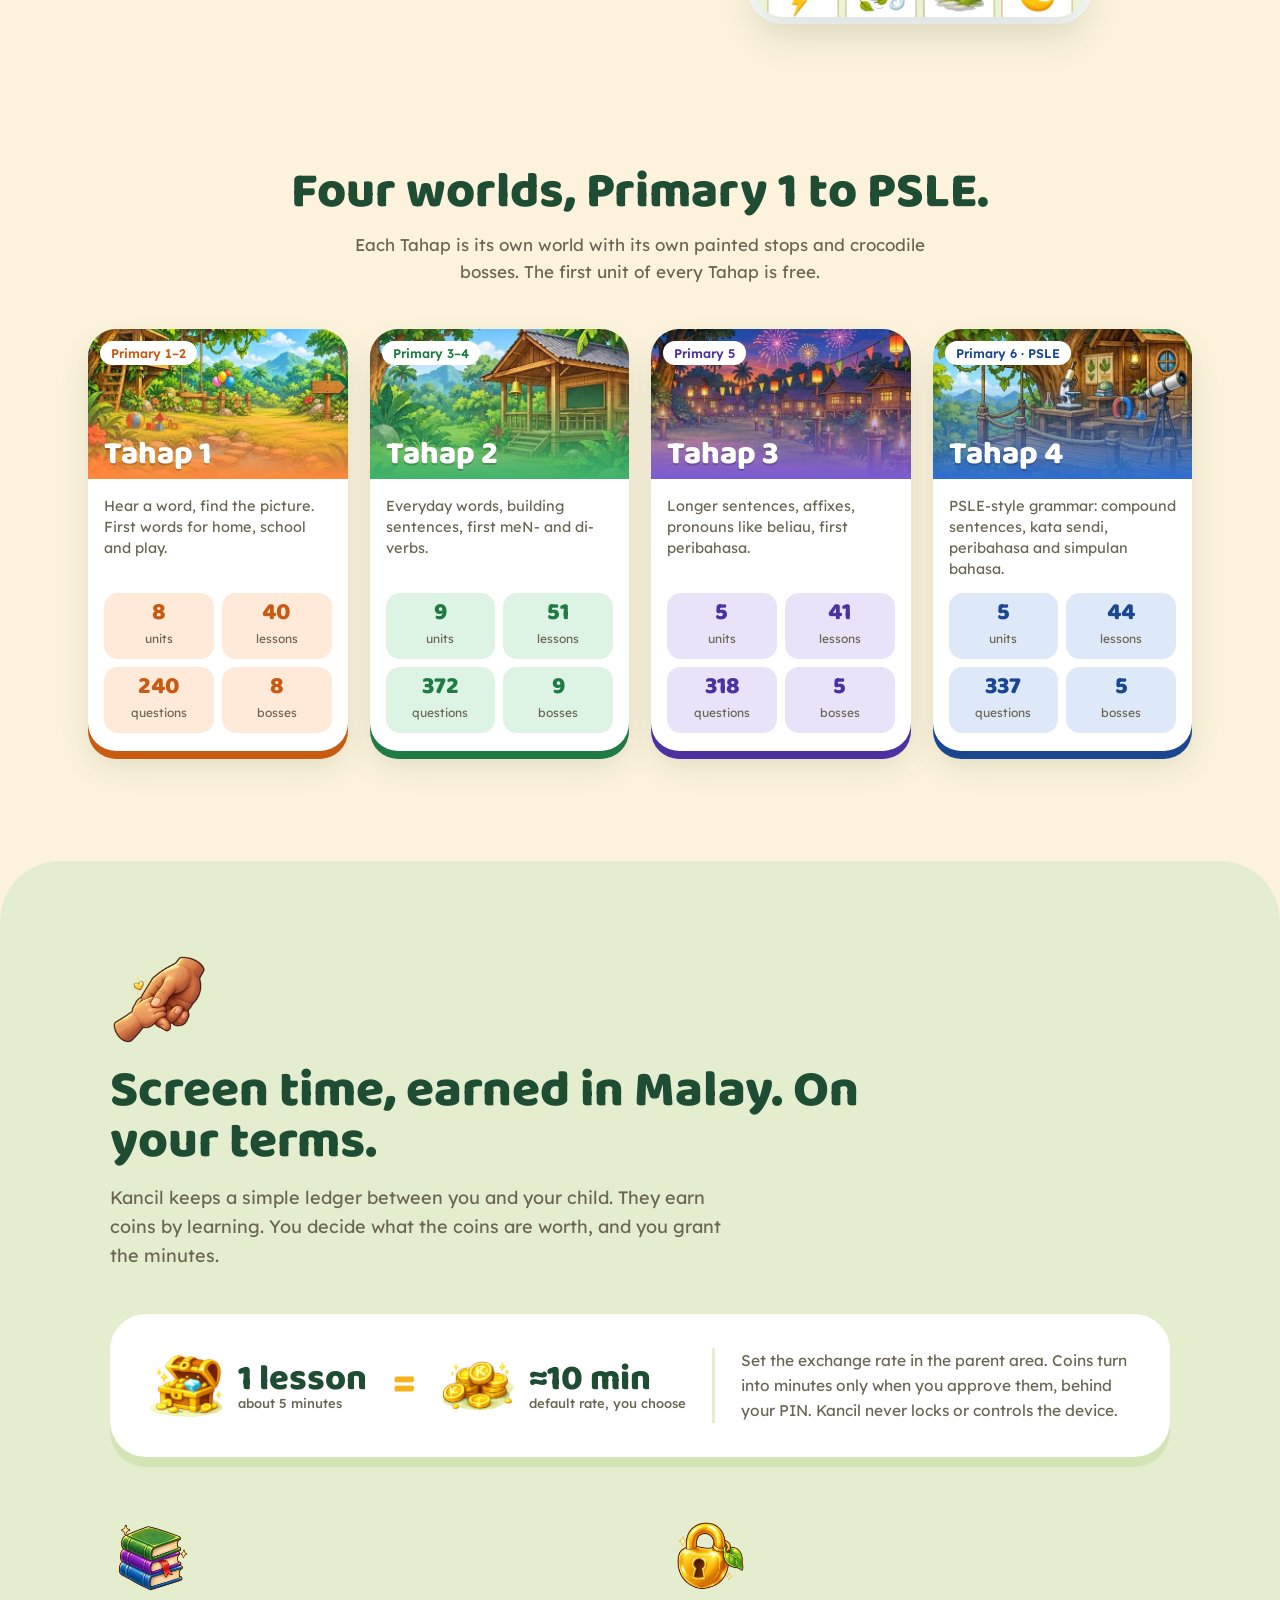
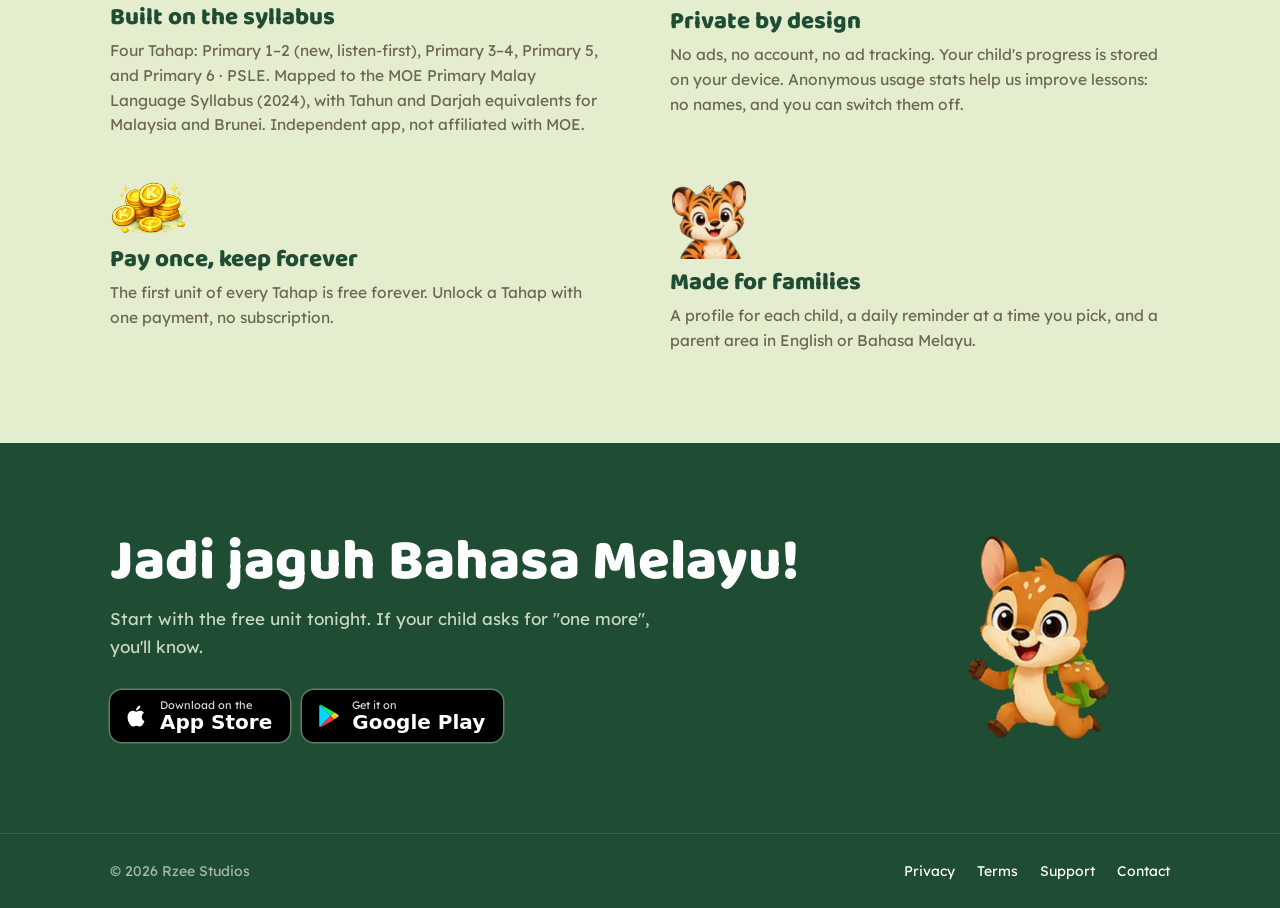
==== commit a462e40a: "Spell the studio Rzee Studios Synced from razilzul/kancil landing/ @ a6fcc1c" ====
--- a/index.html
+++ b/index.html
@@ -38,7 +38,7 @@
     {
       "@type": "Organization",
       "@id": "https://getkancil.app/#org",
-      "name": "RZee Studios",
+      "name": "Rzee Studios",
       "url": "https://getkancil.app/",
       "logo": "https://getkancil.app/assets/icon.png"
     },
@@ -350,7 +350,7 @@
     <img class="run" src="/assets/img/mascot-mari-belajar.webp" alt="Kancil running with a backpack">
   </div>
 </section>
-<footer><div class="in"><span>© 2026 RZee Studios</span><span class="sp"></span><a href="/privacy/">Privacy</a><a href="/terms/">Terms</a><a href="/support/">Support</a><a href="mailto:razil.zul@gmail.com">Contact</a></div></footer>
+<footer><div class="in"><span>© 2026 Rzee Studios</span><span class="sp"></span><a href="/privacy/">Privacy</a><a href="/terms/">Terms</a><a href="/support/">Support</a><a href="mailto:razil.zul@gmail.com">Contact</a></div></footer>
 
 <script>
   // Draw the trail through each node; the gold part follows the reader's scroll.
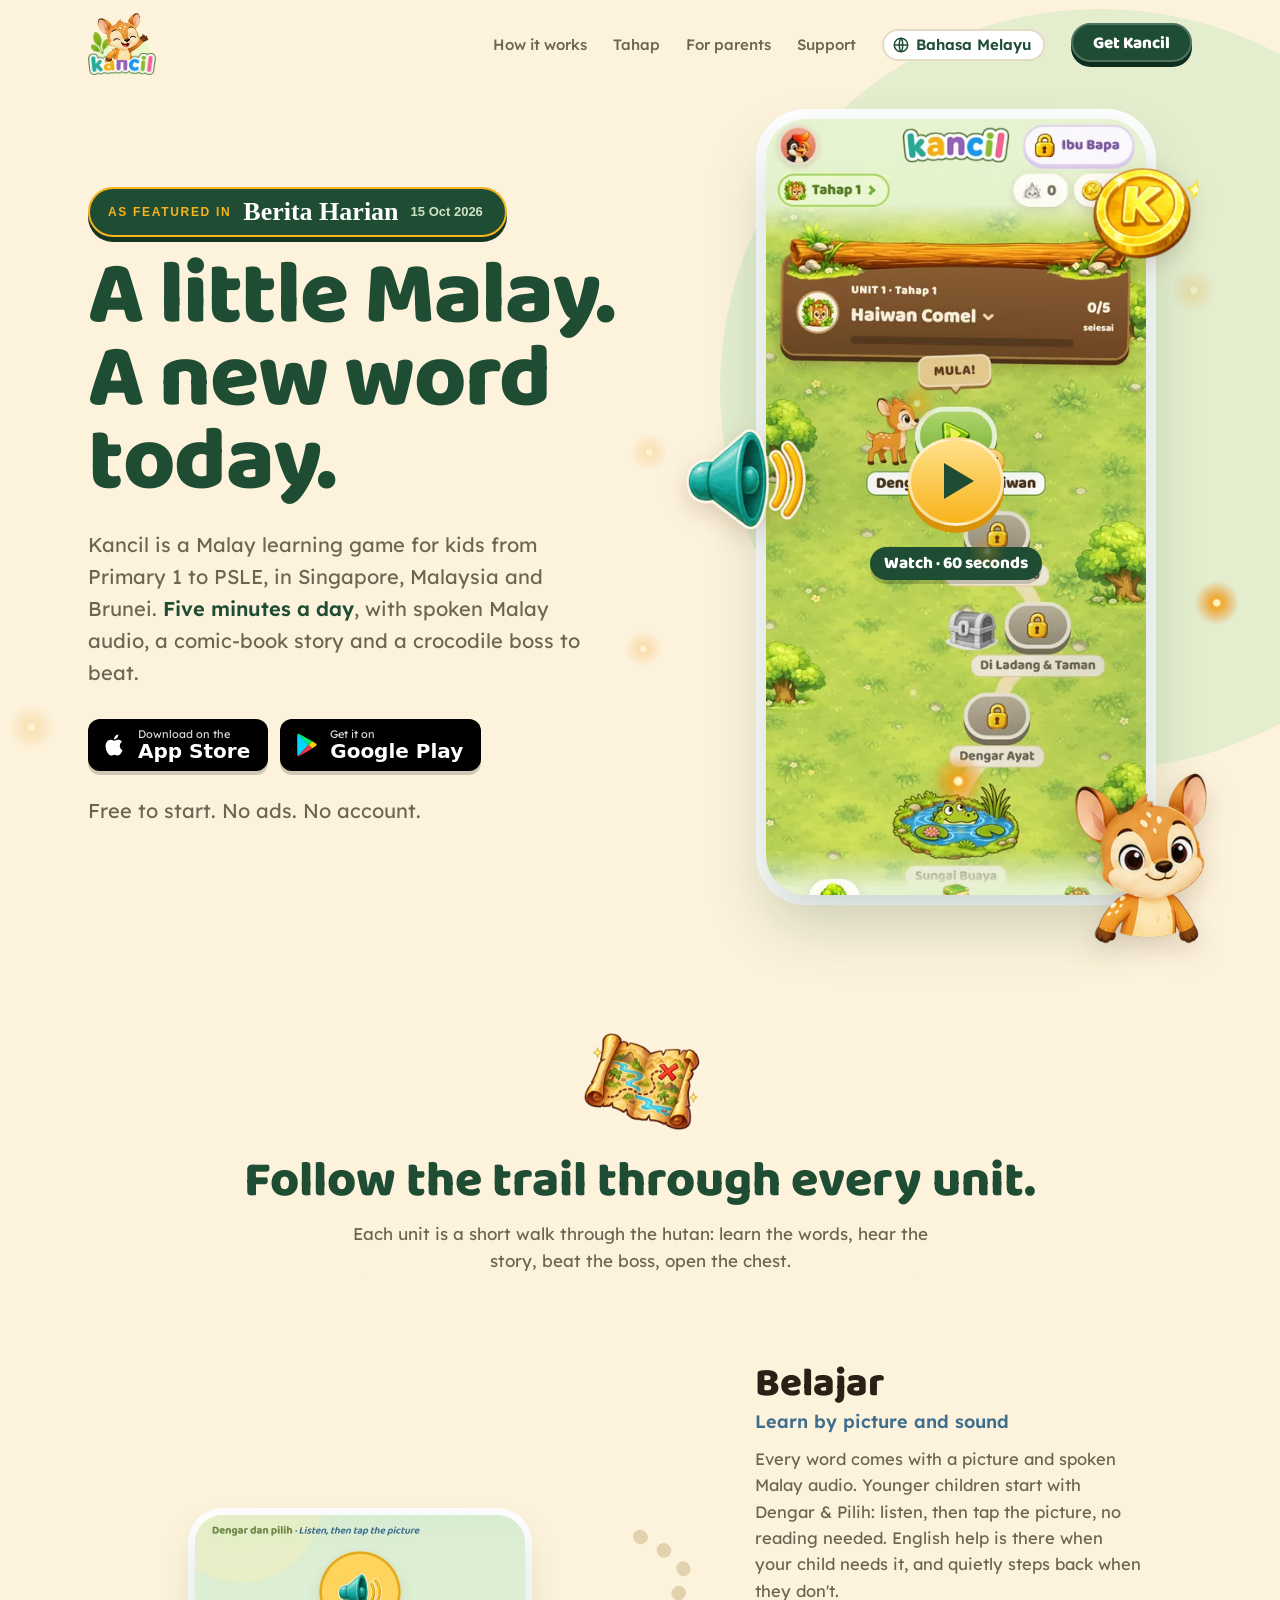
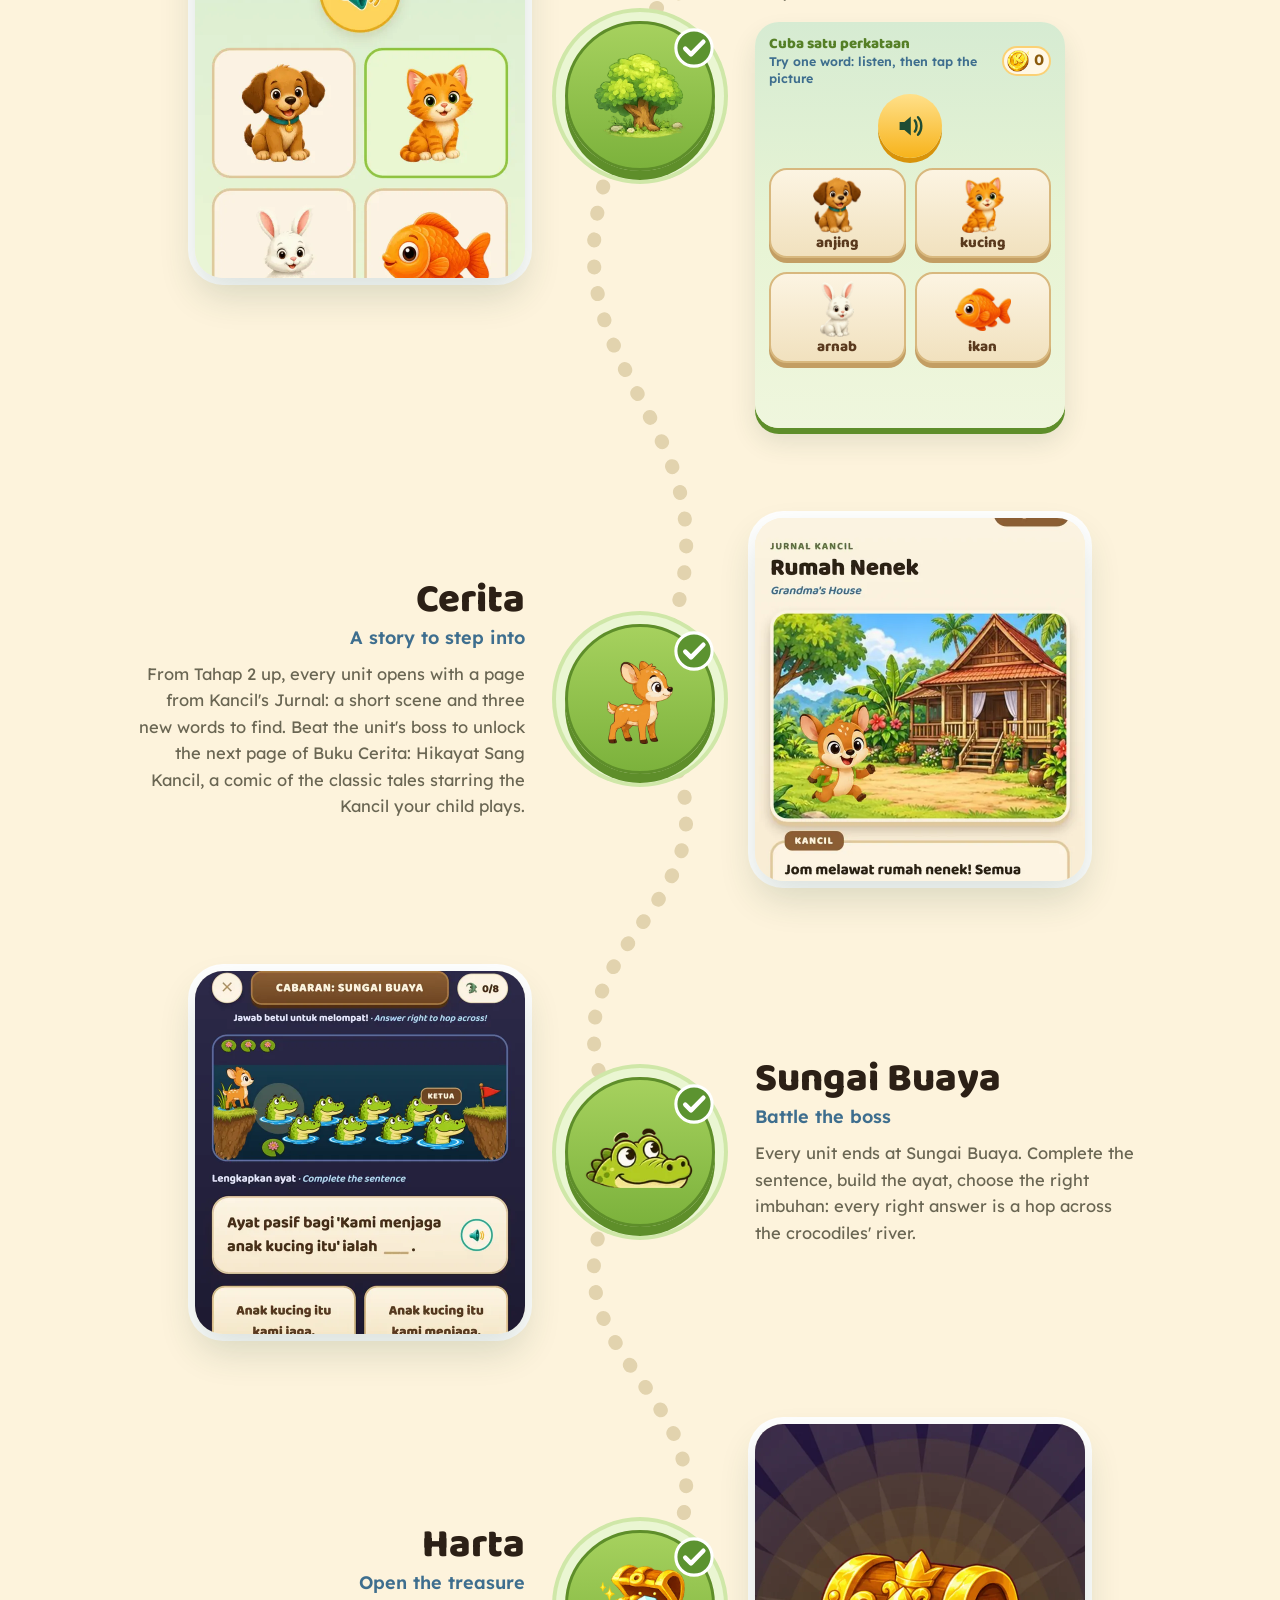
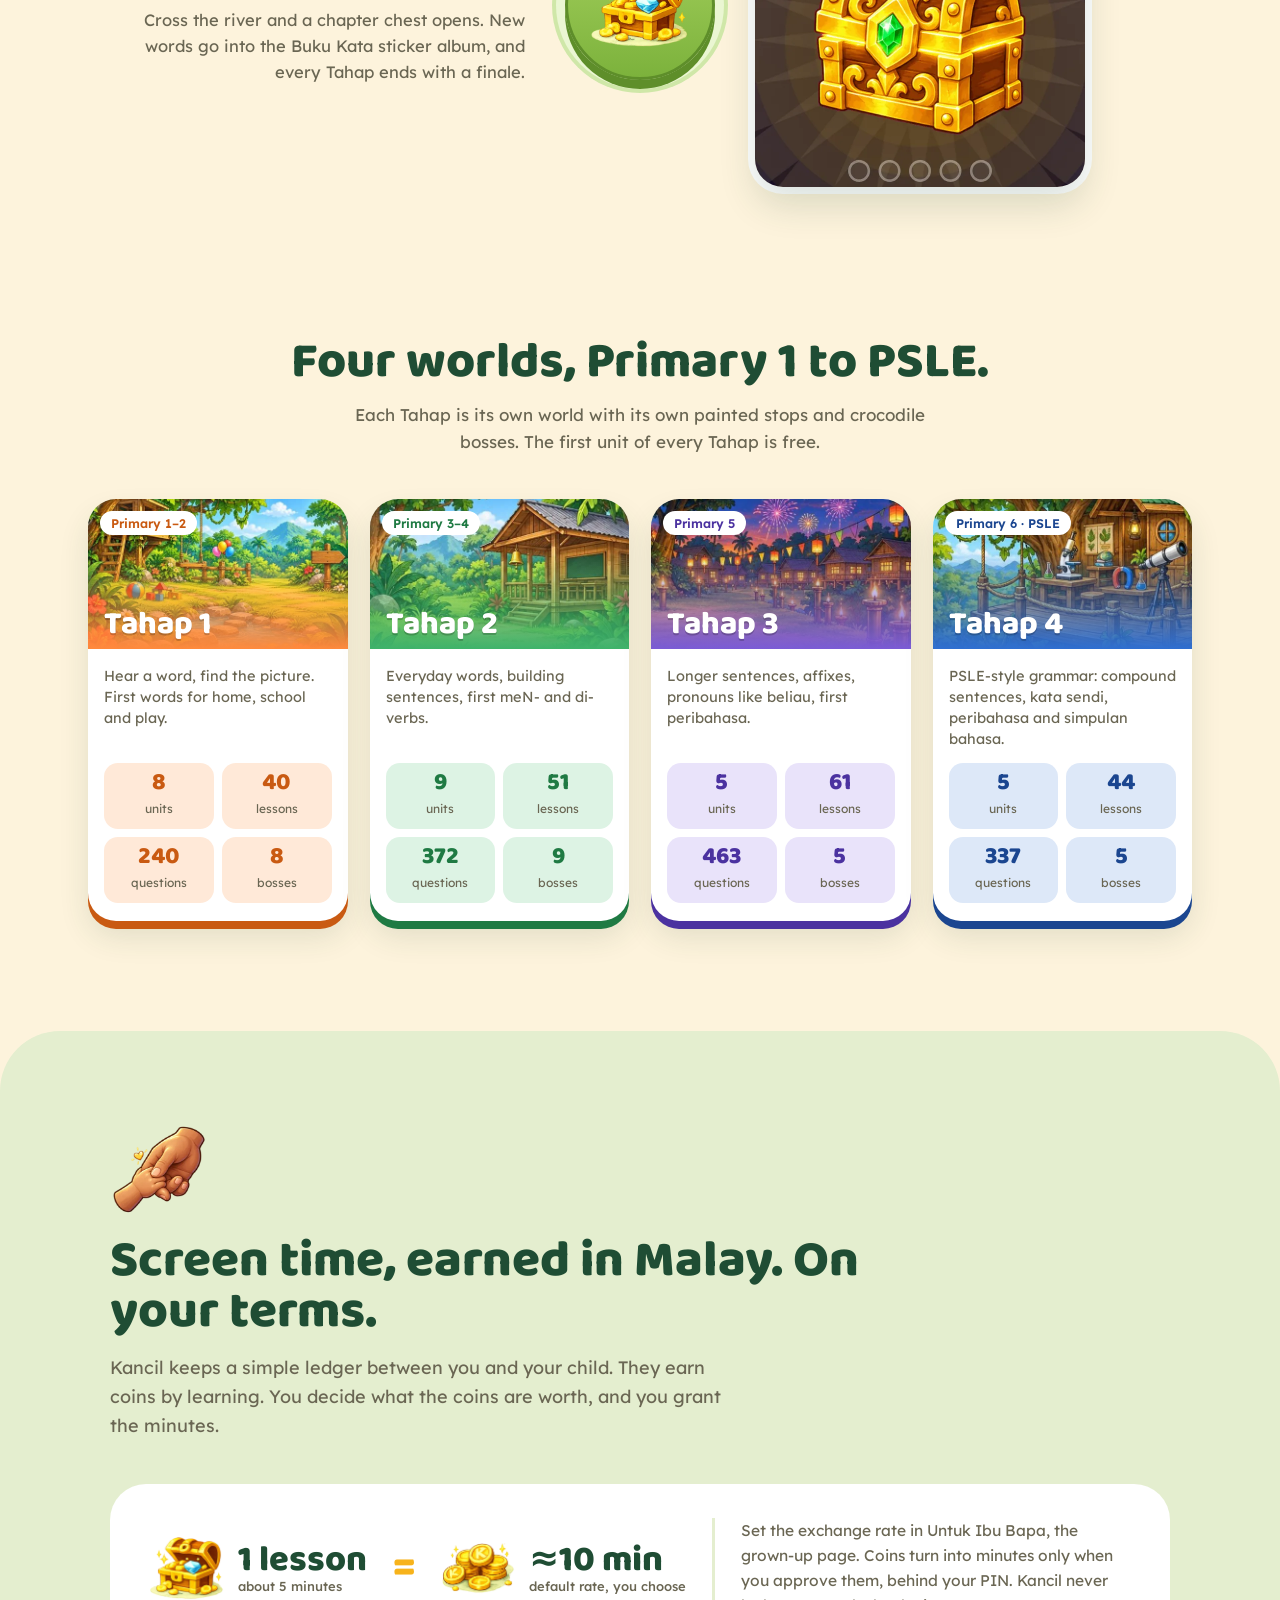
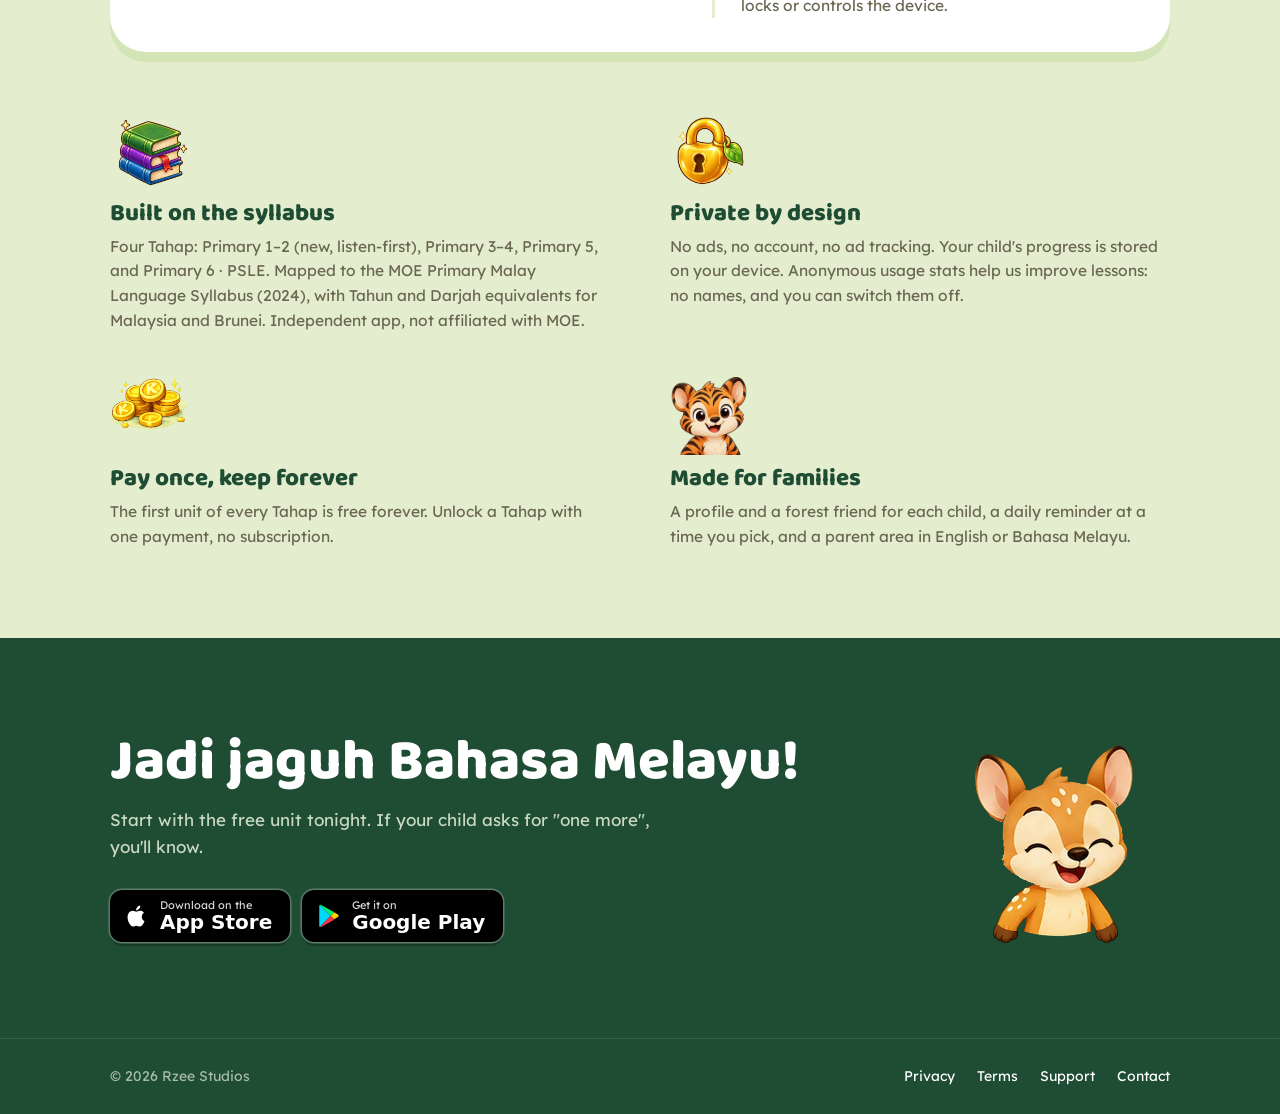
==== commit b5c6718c: "getkancil.app on the new look: live Kancil, today's app, fireflies (#267 pages 7 and 8, kancil #307)" ====
--- a/index.html
+++ b/index.html
@@ -16,11 +16,11 @@
 <meta property="og:description" content="A Malay learning game for primary-school kids. Free to start on the App Store and Google Play. No ads, no account.">
 <meta property="og:type" content="website">
 <meta property="og:url" content="https://getkancil.app/">
-<meta property="og:image" content="https://getkancil.app/assets/og-2026-10.png">
+<meta property="og:image" content="https://getkancil.app/assets/og-2026-11.png">
 <meta property="og:image:width" content="1200">
 <meta property="og:image:height" content="630">
 <meta name="twitter:card" content="summary_large_image">
-<meta name="twitter:image" content="https://getkancil.app/assets/og-2026-10.png">
+<meta name="twitter:image" content="https://getkancil.app/assets/og-2026-11.png">
 <link rel="icon" href="/assets/icon.png">
 <link rel="apple-touch-icon" href="/assets/icon.png">
 <script type="application/ld+json">
@@ -49,7 +49,7 @@
       "alternateName": ["Kancil", "Kancil: Belajar Bahasa Melayu"],
       "description": "A Bahasa Melayu learning game for primary school children in Singapore, Malaysia and Brunei, from Primary 1 to PSLE.",
       "url": "https://getkancil.app/",
-      "image": "https://getkancil.app/assets/og-2026-10.png",
+      "image": "https://getkancil.app/assets/og-2026-11.png",
       "operatingSystem": "iOS, Android",
       "applicationCategory": "EducationalApplication",
       "inLanguage": ["ms", "en"],
@@ -64,169 +64,21 @@
   ]
 }
 </script>
-<link rel="preconnect" href="https://fonts.googleapis.com">
-<link rel="preconnect" href="https://fonts.gstatic.com" crossorigin>
-<link href="https://fonts.googleapis.com/css2?family=Baloo+2:wght@600;700;800&family=Lexend:wght@400;500;600&display=swap" rel="stylesheet">
-<style>
-/* "Jejak": the app's lesson trail becomes the page. Calm, parent-facing, matches the 2026 store screenshots. */
-:root{
-  --paper:#FDF3DC; --wash:#E4EECF; --wash-2:#D3E4B6;
-  --forest:#1F4D34; --leaf:#8EC44E; --leaf-dark:#5E8F2B;
-  --gold:#F7B31B; --bark:#5E331C; --ink:#3A3A2C; --ink-soft:#6A6653;
-}
-*{box-sizing:border-box;margin:0}
-body{font-family:Lexend,system-ui,sans-serif;color:var(--ink);background:var(--paper);line-height:1.6;-webkit-font-smoothing:antialiased;overflow-x:hidden}
-img{display:block;max-width:100%}
-a:focus-visible{outline:3px solid var(--leaf-dark);outline-offset:3px;border-radius:10px}
-h1,h2,h3{font-family:'Baloo 2',system-ui,sans-serif;font-weight:800;color:var(--forest);line-height:1}
-
-nav{display:flex;align-items:center;gap:26px;max-width:1160px;margin:0 auto;padding:18px 28px}
-nav img{height:56px}
-nav .sp{flex:1}
-nav a{color:var(--ink-soft);text-decoration:none;font-size:15px;font-weight:500}
-nav a:hover{color:var(--forest)}
-nav .get{white-space:nowrap;color:#fff;background:var(--forest);font-family:'Baloo 2';font-weight:800;font-size:17px;padding:8px 20px;border-radius:999px}
-
-.hero{max-width:1160px;margin:0 auto;padding:40px 28px 40px;display:grid;grid-template-columns:1.25fr 1fr;gap:40px;align-items:center;position:relative}
-.hero:before{content:"";position:absolute;width:760px;height:760px;border-radius:50%;background:var(--wash);right:-260px;top:-80px;z-index:-1}
-.hero h1{font-size:clamp(50px,7vw,100px);letter-spacing:-.015em;line-height:.93}
-.hero p{font-size:20px;color:var(--ink-soft);max-width:26em;margin-top:24px}
-.hero p b{color:var(--forest);font-weight:600}
-.stores{display:flex;gap:12px;flex-wrap:wrap;margin-top:30px}
-.badge{display:inline-flex;align-items:center;gap:10px;background:#000;color:#fff;text-decoration:none;border-radius:12px;padding:9px 18px 9px 14px;min-width:170px}
-.badge svg{width:26px;height:26px;flex:none}
-.badge small{display:block;font-size:11px;line-height:1.1;opacity:.85}
-.badge b{display:block;font-family:-apple-system,'Segoe UI',system-ui,sans-serif;font-size:20px;line-height:1.1;font-weight:600}
-.note{font-size:14px;color:var(--ink-soft);margin-top:12px}
-.shot{position:relative;justify-self:center;width:min(380px,100%)}
-.shot .frame{border-radius:40px;overflow:hidden;box-shadow:0 30px 60px rgba(31,77,52,.22),0 0 0 10px #fff}
-.shot .sticker{position:absolute;filter:drop-shadow(0 8px 12px rgba(94,51,28,.2))}
-.shot .frame{position:relative}
-.shot .frame video{display:block;width:100%;aspect-ratio:441/900;object-fit:cover;background:#E7F4D4}
-.shot .play{position:absolute;inset:0;border:0;padding:0;background:transparent;cursor:pointer;transition:opacity .25s}
-.shot .play span{position:absolute;left:50%;top:calc(50% - 22px);width:96px;height:96px;margin:-48px 0 0 -48px;border-radius:50%;background:var(--gold);box-shadow:0 8px 0 #D8930A,0 18px 40px rgba(0,0,0,.35);display:grid;place-items:center;animation:kv-pulse 1.8s ease-in-out infinite}
-.shot .play span:before{content:"";position:absolute;inset:0;border-radius:50%;border:4px solid var(--gold);animation:kv-ring 1.8s ease-out infinite}
-.shot .play:hover span{animation-play-state:paused;transform:scale(1.08)}
-@keyframes kv-pulse{0%,100%{transform:scale(1)}50%{transform:scale(1.08)}}
-@keyframes kv-ring{0%{transform:scale(1);opacity:.9}100%{transform:scale(1.7);opacity:0}}
-@media (prefers-reduced-motion:reduce){.shot .play span,.shot .play span:before{animation:none}}
-.shot .play span:after{content:"";margin-left:7px;border-style:solid;border-width:19px 0 19px 31px;border-color:transparent transparent transparent var(--forest)}
-.shot .play small{position:absolute;left:50%;top:calc(50% + 46px);transform:translateX(-50%);white-space:nowrap;font-family:'Baloo 2';font-weight:800;font-size:17px;line-height:1;color:#fff;background:var(--forest);padding:8px 14px;border-radius:999px;box-shadow:0 4px 0 rgba(0,0,0,.18)}
-.shot.playing .play{opacity:0;pointer-events:none}
-.shot .s1{width:120px;left:-80px;top:40%}
-.shot .s2{width:110px;right:-60px;top:6%;transform:rotate(12deg)}
-.shot .s3{width:150px;right:-70px;bottom:-30px}
-
-/* the trail */
-.trail{position:relative;max-width:1060px;margin:60px auto 0;padding:40px 28px 40px}
-.trail>h2{font-size:clamp(34px,4vw,50px);text-align:center;max-width:16em;margin:0 auto}
-.trail>.sub{text-align:center;color:var(--ink-soft);max-width:34em;margin:14px auto 0;font-size:17px}
-.path{position:absolute;inset:0;width:100%;height:100%;pointer-events:none;overflow:visible}
-.path .base{fill:none;stroke:#E2D3AE;stroke-width:14;stroke-linecap:round;stroke-dasharray:1 26}
-.path .done{fill:none;stroke:var(--gold);stroke-width:14;stroke-linecap:round;stroke-dasharray:1 26}
-.stop{display:grid;grid-template-columns:1fr 150px 1fr;align-items:center;gap:40px;margin-top:90px;position:relative}
-.stop .node{width:150px;height:150px;border-radius:50%;background:#fff;display:grid;place-items:center;box-shadow:0 10px 0 var(--wash-2),0 0 0 8px var(--wash);position:relative;z-index:2}
-.stop .node img{width:96px}
-.stop .txt h3{font-size:34px}
-.stop .txt h3 small{display:block;font-family:Lexend;font-weight:500;font-size:16px;color:var(--leaf-dark);margin-top:8px}
-.stop .txt p{color:var(--ink-soft);margin-top:12px;max-width:24em;font-size:16.5px}
-.stop .txt p a{color:var(--leaf-dark);font-weight:600;text-decoration:none;white-space:nowrap}
-.stop .txt p a:hover{text-decoration:underline}
-.stop .pic{border-radius:28px;overflow:hidden;box-shadow:0 18px 36px rgba(31,77,52,.16),0 0 0 7px #fff;max-width:330px;aspect-ratio:4/4.4}
-.stop .pic img{width:100%;height:100%;object-fit:cover;object-position:top}
-.stop:nth-of-type(odd) .txt{order:3}
-.stop:nth-of-type(odd) .pic{order:1;justify-self:end}
-.stop .node{order:2}
-.stop:nth-of-type(even) .pic{order:3}
-.stop:nth-of-type(even) .txt{order:1;text-align:right;justify-self:end}
-.stop:nth-of-type(even) .txt p{margin-left:auto}
-
-/* parents */
-.parents{background:var(--wash);margin-top:110px;padding:90px 28px;border-radius:60px 60px 0 0}
-.parents .in{max-width:1060px;margin:0 auto}
-.parents h2{font-size:clamp(34px,4vw,52px);max-width:15em}
-.parents .lede{color:var(--ink-soft);font-size:18px;max-width:34em;margin-top:16px}
-.deal{margin-top:44px;background:#fff;border-radius:36px;padding:34px 40px;display:grid;grid-template-columns:auto auto auto 1fr;gap:26px;align-items:center;box-shadow:0 10px 0 var(--wash-2)}
-.deal .eq{display:flex;align-items:center;gap:14px;font-family:'Baloo 2';font-weight:800;color:var(--forest);font-size:36px;line-height:1}
-.deal .eq img{width:74px}
-.deal .eq span small{display:block;font-family:Lexend;font-weight:500;font-size:13px;color:var(--ink-soft)}
-.deal .eqs{font-family:'Baloo 2';font-weight:800;font-size:44px;color:var(--gold)}
-.deal .expl{color:var(--ink-soft);font-size:15.5px;border-left:3px solid var(--wash);padding-left:26px}
-.pillars{display:grid;grid-template-columns:repeat(2,1fr);gap:44px 60px;margin-top:60px}
-.pillars img{width:78px;margin-bottom:12px}
-.pillars h3{font-size:24px}
-.pillars p{color:var(--ink-soft);font-size:15.5px;margin-top:8px}
-
-.cta{background:var(--forest);color:#E8F0DE;padding:80px 28px;position:relative;overflow:hidden}
-.cta .in{max-width:1060px;margin:0 auto;display:grid;grid-template-columns:1fr auto;gap:40px;align-items:center}
-.cta h2{color:#fff;font-size:clamp(36px,4.5vw,58px)}
-.cta p{margin-top:14px;max-width:32em;font-size:17px;color:#C9D8C0}
-.cta .run{width:230px;transform:scaleX(-1)}
-.cta .stores .badge{box-shadow:0 0 0 1.5px #5D7D69}
-footer{background:var(--forest);border-top:1px solid #2F6247;color:#A7BCA6;padding:26px 28px;font-size:14px}
-footer .in{max-width:1060px;margin:0 auto;display:flex;gap:22px;flex-wrap:wrap;align-items:center}
-footer a{color:#fff;text-decoration:none}
-footer .sp{flex:1}
-
-
-/* four worlds (sale day) */
-.worlds{max-width:1160px;margin:110px auto 0;padding:0 28px}
-.worlds>h2{font-size:clamp(34px,4vw,50px);text-align:center}
-.worlds>.sub{text-align:center;color:var(--ink-soft);max-width:34em;margin:14px auto 0;font-size:17px}
-.packs{display:grid;grid-template-columns:repeat(4,1fr);gap:22px;margin-top:44px}
-.pack{border-radius:28px;overflow:hidden;background:#fff;box-shadow:0 8px 0 var(--cd),0 16px 30px rgba(31,77,52,.12);display:flex;flex-direction:column}
-.pack .art{height:150px;position:relative;background:var(--c)}
-.pack .art img{width:100%;height:100%;object-fit:cover}
-.pack .art:after{content:"";position:absolute;inset:0;background:linear-gradient(180deg,transparent 35%,var(--c))}
-.pack .yr{position:absolute;left:12px;top:12px;z-index:2;background:#fff;color:var(--cd);font-weight:600;font-size:12.5px;border-radius:99px;padding:2px 11px}
-.pack h3{position:absolute;left:16px;bottom:8px;z-index:2;color:#fff;font-size:32px;text-shadow:0 2px 0 rgba(0,0,0,.2)}
-.pack .body{padding:16px 16px 18px;flex:1;display:flex;flex-direction:column}
-.pack .skill{font-size:14.5px;color:var(--ink-soft);line-height:1.45;margin-bottom:14px}
-.nums{display:grid;grid-template-columns:repeat(2,1fr);gap:8px;margin-top:auto}
-.nums div{background:var(--tint);border-radius:14px;padding:8px 6px;text-align:center}
-.nums b{display:block;font-family:'Baloo 2';font-weight:800;font-size:24px;line-height:1;color:var(--cd)}
-.nums span{font-size:12px;color:var(--ink-soft)}
-@media (max-width:1000px){.packs{grid-template-columns:repeat(2,1fr)}}
-@media (max-width:860px){.worlds{margin-top:70px}.packs{grid-template-columns:1fr;max-width:380px;margin-left:auto;margin-right:auto}}
-
-@media (max-width:860px){
-  nav a:not(.get):not(.lang){display:none} nav .sp{flex:1}
-  .hero{grid-template-columns:1fr;padding-top:10px}
-  .hero:before{width:520px;height:520px;right:-240px;top:320px}
-  .shot{width:280px;margin-top:20px}
-  .shot .s1{width:84px;left:-50px}.shot .s2{width:80px;right:-40px}.shot .s3{width:110px;right:-50px}
-  .stop{grid-template-columns:90px 1fr;gap:18px 20px;margin-top:60px}
-  .stop .node{width:90px;height:90px;order:1!important;grid-row:span 2;align-self:start}
-  .stop .node img{width:58px}
-  .stop .txt{order:2!important;text-align:left!important;justify-self:start!important}
-  .stop .txt p{margin-left:0!important}
-  .stop .pic{order:3!important;grid-column:2;justify-self:start!important;max-width:240px}
-  .stop .txt h3{font-size:28px}
-  .deal{grid-template-columns:1fr;padding:28px;text-align:center;justify-items:center}
-  .deal .expl{border:0;padding:0}
-  .pillars{grid-template-columns:1fr;gap:30px}
-  .cta .in{grid-template-columns:1fr}
-  .cta .run{width:150px}
-}
-@media (prefers-reduced-motion:reduce){.path .done{display:none}}
-
-.bh-pill{display:inline-flex;align-items:center;gap:12px;background:#1F4D34;color:#fff;border-radius:999px;padding:10px 22px 10px 18px;margin:0 0 18px;text-decoration:none;box-shadow:0 6px 18px rgba(31,77,52,.25);border:2px solid #F7B31B}
-.bh-pill small{font:800 12px/1 Arial,sans-serif;letter-spacing:.14em;color:#F7B31B;text-transform:uppercase}
-.bh-pill b{font:700 26px/1 Georgia,serif;color:#fff}
-.bh-pill i{font-style:normal;color:#cfe3c2;font:600 13px Arial}
-.bh-press{max-width:1040px;margin:6px auto 34px;padding:16px 22px;background:#fff;border-radius:18px;box-shadow:0 6px 18px rgba(94,51,28,.10);border-left:6px solid #F7B31B;display:flex;align-items:center;gap:22px}.bh-press .m{flex:none;text-align:left}.bh-press .k{font:800 11px Arial;letter-spacing:.16em;color:#4E7A34}.bh-press .m b{display:block;font:700 30px/1.05 Georgia,serif;color:#1F4D34}.bh-press .t{flex:1;min-width:0}.bh-press .h{font-weight:800;font-size:17px;line-height:1.3;color:#1F4D34;margin:0}.bh-press .g{color:#3E6E8E;font-size:14px;margin:3px 0 0}.bh-press a.read{flex:none;background:#91C83F;color:#fff;font-weight:800;padding:10px 18px;border-radius:999px;text-decoration:none;font-size:15px}
-@media(max-width:560px){.bh-pill{gap:2px 10px;padding:10px 18px;border-radius:20px;flex-wrap:wrap}.bh-pill b{font-size:24px}.bh-pill small{flex-basis:100%}.bh-press{margin:6px 16px 26px;padding:14px 16px;flex-wrap:wrap;gap:8px 14px}.bh-press .t{flex-basis:100%;order:2}.bh-press a.read{order:3;padding:8px 14px}}</style></head>
+<link rel="preload" href="/assets/fonts/baloo-2-latin-800-normal.woff2" as="font" type="font/woff2" crossorigin>
+<link rel="preload" href="/assets/fonts/lexend-latin-400-normal.woff2" as="font" type="font/woff2" crossorigin>
+<link rel="stylesheet" href="/assets/tokens.css">
+<link rel="stylesheet" href="/assets/site.css">
+<link rel="stylesheet" href="/assets/home.css">
+<script src="/assets/site.js" defer></script>
+</head>
 <body>
 
 <nav>
-  <img src="/assets/img/logo-t.webp" alt="Kancil">
+  <span class="lockup" role="img" aria-label="Kancil"><img class="still" src="/assets/img/logo-t.webp" alt=""></span>
   <span class="sp"></span>
-  <a href="#trail">How it works</a>
-  <a href="#worlds">Tahap</a>
-  <a href="#parents">For parents</a>
-  <a href="/support/">Support</a>
-  <a class="lang" href="/ms/" lang="ms" hreflang="ms">Bahasa Melayu</a>
-  <a class="get" href="#get">Get Kancil</a>
+  <a href="#trail">How it works</a><a href="#worlds">Tahap</a><a href="#parents">For parents</a><a href="/support/">Support</a>
+  <a class="lang" href="/ms/" lang="ms" hreflang="ms"><svg viewBox="0 0 24 24" fill="none" stroke="currentColor" stroke-width="2" aria-hidden="true"><circle cx="12" cy="12" r="9"/><path d="M3 12h18M12 3c3 3.2 3 14.8 0 18M12 3c-3 3.2-3 14.8 0 18"/></svg><span class="full">Bahasa Melayu</span><span class="short">BM</span></a>
+  <a class="chunky" href="#get"><i></i><span>Get Kancil</span></a>
 </nav>
 
 <header class="hero">
@@ -235,58 +87,60 @@
     <h1>A little Malay. A new word today.</h1>
     <p>Kancil is a Malay learning game for kids from Primary 1 to PSLE, in Singapore, Malaysia and Brunei. <b>Five minutes a day</b>, with spoken Malay audio, a comic-book story and a crocodile boss to beat.</p>
     <div class="stores" id="get">
-      <a class="badge" href="https://apps.apple.com/sg/app/id6789944706"><svg viewBox="0 0 24 24" fill="#fff"><path d="M16.4 12.6c0-2.4 2-3.6 2.1-3.6-1.1-1.7-2.9-1.9-3.5-1.9-1.5-.2-2.9.9-3.7.9-.8 0-1.9-.9-3.2-.8-1.6 0-3.1 1-4 2.4-1.7 3-.4 7.4 1.2 9.8.8 1.2 1.8 2.5 3 2.4 1.2 0 1.7-.8 3.1-.8 1.5 0 1.9.8 3.2.8 1.3 0 2.2-1.2 3-2.4.9-1.4 1.3-2.7 1.3-2.8 0 0-2.5-1-2.5-4zM14 5.4c.7-.8 1.1-1.9 1-3-1 0-2.1.7-2.8 1.5-.6.7-1.2 1.8-1 2.9 1 .1 2.1-.6 2.8-1.4z"/></svg><span><small>Download on the</small><b>App Store</b></span></a>
-      <a class="badge play" href="https://play.google.com/store/apps/details?id=com.rzeestudios.kancil"><svg viewBox="0 0 24 24"><path fill="#00D7FE" d="M3.6 1.8 13.4 12l-9.8 10.2c-.4-.2-.6-.6-.6-1.1V2.9c0-.5.2-.9.6-1.1z"/><path fill="#FFCE00" d="m16.8 8.6 3.4 2c.9.5.9 1.8 0 2.3l-3.4 2L13.4 12z"/><path fill="#00F076" d="M3.6 1.8c.3-.2.8-.2 1.2 0l12 6.8L13.4 12z"/><path fill="#F63448" d="m13.4 12 3.4 3.4-12 6.8c-.4.2-.9.2-1.2 0z"/></svg><span><small>Get it on</small><b>Google Play</b></span></a>
-    </div>
+        <a class="badge" href="https://apps.apple.com/sg/app/id6789944706"><svg viewBox="0 0 24 24" fill="#fff" aria-hidden="true"><path d="M16.4 12.6c0-2.4 2-3.6 2.1-3.6-1.1-1.7-2.9-1.9-3.5-1.9-1.5-.2-2.9.9-3.7.9-.8 0-1.9-.9-3.2-.8-1.6 0-3.1 1-4 2.4-1.7 3-.4 7.4 1.2 9.8.8 1.2 1.8 2.5 3 2.4 1.2 0 1.7-.8 3.1-.8 1.5 0 1.9.8 3.2.8 1.3 0 2.2-1.2 3-2.4.9-1.4 1.3-2.7 1.3-2.8 0 0-2.5-1-2.5-4zM14 5.4c.7-.8 1.1-1.9 1-3-1 0-2.1.7-2.8 1.5-.6.7-1.2 1.8-1 2.9 1 .1 2.1-.6 2.8-1.4z"/></svg><span><small>Download on the</small><b>App Store</b></span></a>
+        <a class="badge play" href="https://play.google.com/store/apps/details?id=com.rzeestudios.kancil"><svg viewBox="0 0 24 24" aria-hidden="true"><path fill="#00D7FE" d="M3.6 1.8 13.4 12l-9.8 10.2c-.4-.2-.6-.6-.6-1.1V2.9c0-.5.2-.9.6-1.1z"/><path fill="#FFCE00" d="m16.8 8.6 3.4 2c.9.5.9 1.8 0 2.3l-3.4 2L13.4 12z"/><path fill="#00F076" d="M3.6 1.8c.3-.2.8-.2 1.2 0l12 6.8L13.4 12z"/><path fill="#F63448" d="m13.4 12 3.4 3.4-12 6.8c-.4.2-.9.2-1.2 0z"/></svg><span><small>Get it on</small><b>Google Play</b></span></a>
+      </div>
     <p class="note">Free to start. No ads. No account.</p>
   </div>
   <div class="shot">
     <div class="frame">
-      <video id="hero-vid" src="/assets/video/kancil-hero.mp4" poster="/assets/video/kancil-hero.webp" preload="none" playsinline aria-label="Kancil in 60 seconds: the jungle map, a Malay quiz, the crocodile river boss, the treasure chest, a comic page and earned screen time"></video>
-      <button type="button" class="play" id="hero-play" aria-label="Play the 60-second Kancil video, with sound"><span></span><small>Watch · 60 seconds</small></button>
+      <video id="hero-vid" src="/assets/video/kancil-hero.mp4" poster="/assets/video/kancil-hero-2026-11.webp" preload="none" playsinline aria-label="Kancil in 60 seconds: the jungle map, a Malay quiz, the crocodile river boss, the treasure chest, a comic page and earned screen time"></video>
+      <button type="button" class="play" id="hero-play" aria-label="Play the 60-second Kancil video, with sound"><span class="disc"><i></i><span></span></span><small>Watch · 60 seconds</small></button>
     </div>
     <img class="sticker s1" src="/assets/img/speaker.webp" alt="">
     <img class="sticker s2" src="/assets/img/coin.webp" alt="">
-    <img class="sticker s3" src="/assets/img/mascot-happy.webp" alt="">
+    <div class="kbud" data-arrive="enter" role="img" aria-label="Kancil waving"><img class="still" src="/assets/kancil/kancil-rest.webp" alt=""><div class="live"></div></div>
   </div>
 </header>
 
-<script>
-  (function () {
-    var v = document.getElementById('hero-vid'), b = document.getElementById('hero-play'), shot = v && v.closest('.shot');
-    if (!v || !b) return;
-    b.addEventListener('click', function () { v.controls = true; v.play(); });
-    v.addEventListener('play', function () { shot.classList.add('playing'); });
-    v.addEventListener('ended', function () { v.controls = false; v.load(); shot.classList.remove('playing'); });
-  })();
-</script>
-
-<section class="bh-press"><div class="m"><div class="k">AS FEATURED IN</div><b>Berita Harian</b></div><div class="t"><p class="h">“Anak 10 tahun jadi ‘bos’, bantu bapa bangun aplikasi belajar bahasa Melayu”</p><p class="g">A 10-year-old becomes the ‘boss’ and helps his dad build a Malay learning app.</p></div><a class="read" href="https://www.beritaharian.sg/mata-mata/3060249/anak-10-tahun-jadi-bos-bantu-bapa-bangun-aplikasi-belajar-bahasa-melayu">Read the article</a></section>
 <section class="trail" id="trail">
   <svg class="path" aria-hidden="true"><path class="base"/><path class="done"/></svg>
-  <img src="/assets/img/icon-map.webp" alt="" style="width:120px;margin:0 auto 14px">
+  <img class="map" src="/assets/img/icon-map.webp" alt="">
   <h2>Follow the trail through every unit.</h2>
   <p class="sub">Each unit is a short walk through the hutan: learn the words, hear the story, beat the boss, open the chest.</p>
 
   <div class="stop">
-    <div class="pic"><img src="/assets/img/step-belajar-2026-10.webp" alt="Dengar &amp; Pilih: a speaker button above four animal pictures"></div>
-    <div class="node"><img src="/assets/img/tree1.webp" alt=""></div>
-    <div class="txt"><h3>Learn by picture and sound<small>Belajar</small></h3><p>Every word comes with a picture and spoken Malay audio. Younger children start with Dengar &amp; Pilih: listen, then tap the picture, no reading needed. English help is there when your child needs it, and quietly steps back when they don't.</p></div>
-  </div>
-  <div class="stop">
-    <div class="pic"><img src="/assets/img/step-cerita-2026-10.webp" alt="Page 1 of Hikayat Sang Kancil: Kancil looks across a river full of crocodiles"></div>
-    <div class="node"><img src="/assets/img/kancil-stand.webp" alt=""></div>
-    <div class="txt"><h3>A story to step into<small>Cerita</small></h3><p>From Tahap 2 up, every unit opens with a page from Kancil's Jurnal: a short scene and three new words to find. Beat the unit's boss to unlock the next page of Buku Cerita: Hikayat Sang Kancil, a comic of the classic tales starring the Kancil your child plays.</p></div>
-  </div>
-  <div class="stop">
-    <div class="pic"><img src="/assets/img/step-boss-2026-10.webp" alt="Kancil on the riverbank facing the crocodiles and their Ketua"></div>
-    <div class="node"><img src="/assets/img/croc-snap.webp" alt=""></div>
-    <div class="txt"><h3>Battle the boss<small>Sungai Buaya</small></h3><p>Every unit ends at Sungai Buaya. Complete the sentence, build the ayat, choose the right imbuhan: every right answer is a hop across the crocodiles' river.</p></div>
-  </div>
-  <div class="stop">
-    <div class="pic"><img src="/assets/img/step-harta-2026-10.webp" alt="The Buku Kata sticker album with word stickers for keluarga, matahari and pelangi"></div>
-    <div class="node"><img src="/assets/img/chest-open.webp" alt=""></div>
-    <div class="txt"><h3>Open the treasure<small>Harta</small></h3><p>Cross the river and a chapter chest opens. New words go into the Buku Kata sticker album, and every Tahap ends with a finale.</p></div>
+    <div class="pic"><img src="/assets/img/step-belajar-2026-11.webp" alt="Dengar dan pilih: a speaker button above four animal pictures, the kitten picked" loading="lazy"></div>
+    <div class="node"><svg class="tick" viewBox="0 0 32 32" aria-hidden="true"><circle cx="16" cy="16" r="14.5" fill="#5C9330" stroke="#fff" stroke-width="2.5"/><path d="M9 16.5l4.6 4.6L23.5 11" fill="none" stroke="#fff" stroke-width="3.6" stroke-linecap="round" stroke-linejoin="round"/></svg><div class="who"><img class="tree sway" style="--d:5.6s" src="/assets/img/tree1.webp" alt=""></div></div>
+    <div class="txt"><h3 lang="ms">Belajar</h3><span class="also">Learn by picture and sound</span><p>Every word comes with a picture and spoken Malay audio. Younger children start with Dengar &amp; Pilih: listen, then tap the picture, no reading needed. English help is there when your child needs it, and quietly steps back when they don't.</p>
+      <div class="cuba" data-answer="kucing" data-right-ms="Betul! kucing" data-right-en="Right! cat" data-miss-ms="Cuba lagi" data-miss-en="Try again">
+        <div class="top"><div class="ins" lang="ms">Cuba satu perkataan<span lang="en">Try one word: listen, then tap the picture</span></div><span class="coins" aria-label="coins"><img src="/assets/img/coin.webp" alt=""><b>0</b></span></div>
+        <button class="spk" type="button" aria-label="Dengar: hear the word"><svg viewBox="0 0 40 40" aria-hidden="true"><path d="M7 15h6l8-7v24l-8-7H7z" fill="#1F4D34"/><path d="M26 13c3 3.5 3 10.5 0 14M30 9c5.5 6 5.5 16 0 22" fill="none" stroke="#1F4D34" stroke-width="3" stroke-linecap="round"/></svg></button>
+        <div class="tiles">
+          <button class="tile" type="button" data-word="anjing"><i></i><span><img src="/assets/cuba/anjing.webp" alt=""><b lang="ms">anjing</b></span></button>
+          <button class="tile" type="button" data-word="kucing"><i></i><span><img src="/assets/cuba/kucing.webp" alt=""><b lang="ms">kucing</b></span></button>
+          <button class="tile" type="button" data-word="arnab"><i></i><span><img src="/assets/cuba/arnab.webp" alt=""><b lang="ms">arnab</b></span></button>
+          <button class="tile" type="button" data-word="ikan"><i></i><span><img src="/assets/cuba/ikan.webp" alt=""><b lang="ms">ikan</b></span></button>
+        </div>
+        <div class="msg" aria-live="polite"></div>
+        <button class="again" type="button">Again</button>
+      </div>
+    </div>
+  </div>
+  <div class="stop">
+    <div class="pic"><img src="/assets/img/step-cerita-2026-11.webp" alt="Jurnal Kancil: Rumah Nenek, Kancil outside his grandmother's kampung house" loading="lazy"></div>
+    <div class="node"><svg class="tick" viewBox="0 0 32 32" aria-hidden="true"><circle cx="16" cy="16" r="14.5" fill="#5C9330" stroke="#fff" stroke-width="2.5"/><path d="M9 16.5l4.6 4.6L23.5 11" fill="none" stroke="#fff" stroke-width="3.6" stroke-linecap="round" stroke-linejoin="round"/></svg><div class="kan"><img class="breathe" src="/assets/kancil/kancil-stand.webp" alt=""></div></div>
+    <div class="txt"><h3 lang="ms">Cerita</h3><span class="also">A story to step into</span><p>From Tahap 2 up, every unit opens with a page from Kancil's Jurnal: a short scene and three new words to find. Beat the unit's boss to unlock the next page of Buku Cerita: Hikayat Sang Kancil, a comic of the classic tales starring the Kancil your child plays.</p></div>
+  </div>
+  <div class="stop">
+    <div class="pic"><img src="/assets/img/step-boss-2026-11.webp" alt="Cabaran Sungai Buaya: Kancil hops across a river of crocodiles, one per right answer" loading="lazy"></div>
+    <div class="node"><svg class="tick" viewBox="0 0 32 32" aria-hidden="true"><circle cx="16" cy="16" r="14.5" fill="#5C9330" stroke="#fff" stroke-width="2.5"/><path d="M9 16.5l4.6 4.6L23.5 11" fill="none" stroke="#fff" stroke-width="3.6" stroke-linecap="round" stroke-linejoin="round"/></svg><div class="bob"><div class="croc"></div></div></div>
+    <div class="txt"><h3 lang="ms">Sungai Buaya</h3><span class="also">Battle the boss</span><p>Every unit ends at Sungai Buaya. Complete the sentence, build the ayat, choose the right imbuhan: every right answer is a hop across the crocodiles' river.</p></div>
+  </div>
+  <div class="stop">
+    <div class="pic"><img src="/assets/img/step-harta-2026-11.webp" alt="Peti Harta: the golden chapter chest, tap it to open" loading="lazy"></div>
+    <div class="node"><svg class="tick" viewBox="0 0 32 32" aria-hidden="true"><circle cx="16" cy="16" r="14.5" fill="#5C9330" stroke="#fff" stroke-width="2.5"/><path d="M9 16.5l4.6 4.6L23.5 11" fill="none" stroke="#fff" stroke-width="3.6" stroke-linecap="round" stroke-linejoin="round"/></svg><img class="chest" src="/assets/img/chest-open.webp" alt=""></div>
+    <div class="txt"><h3 lang="ms">Harta</h3><span class="also">Open the treasure</span><p>Cross the river and a chapter chest opens. New words go into the Buku Kata sticker album, and every Tahap ends with a finale.</p></div>
   </div>
 </section>
 
@@ -295,44 +149,44 @@
   <p class="sub">Each Tahap is its own world with its own painted stops and crocodile bosses. The first unit of every Tahap is free.</p>
   <div class="packs">
     <div class="pack" style="--c:#FF8A3D;--cd:#C95A12;--tint:#FFE9D8">
-      <div class="art"><img src="/assets/img/pack-p1-world-2026-10.webp" alt=""><span class="yr">Primary 1–2</span><h3>Tahap 1</h3></div>
+      <div class="art"><img src="/assets/img/pack-p1-world-2026-10.webp" alt="" loading="lazy"><span class="yr">Primary 1–2</span><h3>Tahap 1</h3></div>
       <div class="body"><p class="skill">Hear a word, find the picture. First words for home, school and play.</p>
-        <div class="nums"><div><b>8</b><span>units</span></div><div><b>40</b><span>lessons</span></div><div><b>240</b><span>questions</span></div><div><b>8</b><span>bosses</span></div></div></div>
+        <!-- tahap-nums:P1 --><div class="nums"><div><b>8</b><span>units</span></div><div><b>40</b><span>lessons</span></div><div><b>240</b><span>questions</span></div><div><b>8</b><span>bosses</span></div></div><!-- /tahap-nums --></div>
     </div>
     <div class="pack" style="--c:#3FB36B;--cd:#1F7A43;--tint:#DDF3E4">
-      <div class="art"><img src="/assets/img/pack-p4-sekolah-2026-10.webp" alt=""><span class="yr">Primary 3–4</span><h3>Tahap 2</h3></div>
+      <div class="art"><img src="/assets/img/pack-p4-sekolah-2026-10.webp" alt="" loading="lazy"><span class="yr">Primary 3–4</span><h3>Tahap 2</h3></div>
       <div class="body"><p class="skill">Everyday words, building sentences, first meN- and di- verbs.</p>
-        <div class="nums"><div><b>9</b><span>units</span></div><div><b>51</b><span>lessons</span></div><div><b>372</b><span>questions</span></div><div><b>9</b><span>bosses</span></div></div></div>
+        <!-- tahap-nums:P4 --><div class="nums"><div><b>9</b><span>units</span></div><div><b>51</b><span>lessons</span></div><div><b>372</b><span>questions</span></div><div><b>9</b><span>bosses</span></div></div><!-- /tahap-nums --></div>
     </div>
     <div class="pack" style="--c:#7B5BD6;--cd:#4B32A0;--tint:#E9E3FA">
-      <div class="art"><img src="/assets/img/pack-p5-perayaan-2026-10.webp" alt=""><span class="yr">Primary 5</span><h3>Tahap 3</h3></div>
+      <div class="art"><img src="/assets/img/pack-p5-perayaan-2026-10.webp" alt="" loading="lazy"><span class="yr">Primary 5</span><h3>Tahap 3</h3></div>
       <div class="body"><p class="skill">Longer sentences, affixes, pronouns like beliau, first peribahasa.</p>
-        <div class="nums"><div><b>5</b><span>units</span></div><div><b>41</b><span>lessons</span></div><div><b>318</b><span>questions</span></div><div><b>5</b><span>bosses</span></div></div></div>
+        <!-- tahap-nums:P5 --><div class="nums"><div><b>5</b><span>units</span></div><div><b>61</b><span>lessons</span></div><div><b>463</b><span>questions</span></div><div><b>5</b><span>bosses</span></div></div><!-- /tahap-nums --></div>
     </div>
     <div class="pack" style="--c:#2F6FD1;--cd:#1B4690;--tint:#DDE8F8">
-      <div class="art"><img src="/assets/img/pack-p6-sains-2026-10.webp" alt=""><span class="yr">Primary 6 · PSLE</span><h3>Tahap 4</h3></div>
+      <div class="art"><img src="/assets/img/pack-p6-sains-2026-10.webp" alt="" loading="lazy"><span class="yr">Primary 6 · PSLE</span><h3>Tahap 4</h3></div>
       <div class="body"><p class="skill">PSLE-style grammar: compound sentences, kata sendi, peribahasa and simpulan bahasa.</p>
-        <div class="nums"><div><b>5</b><span>units</span></div><div><b>44</b><span>lessons</span></div><div><b>337</b><span>questions</span></div><div><b>5</b><span>bosses</span></div></div></div>
+        <!-- tahap-nums:P6 --><div class="nums"><div><b>5</b><span>units</span></div><div><b>44</b><span>lessons</span></div><div><b>337</b><span>questions</span></div><div><b>5</b><span>bosses</span></div></div><!-- /tahap-nums --></div>
     </div>
   </div>
 </section>
 
 <section class="parents" id="parents">
   <div class="in">
-    <img src="/assets/img/icon-family.webp" alt="" style="width:96px;margin-bottom:16px">
+    <img class="fam" src="/assets/img/icon-family.webp" alt="">
     <h2>Screen time, earned in Malay. On your terms.</h2>
     <p class="lede">Kancil keeps a simple ledger between you and your child. They earn coins by learning. You decide what the coins are worth, and you grant the minutes.</p>
     <div class="deal">
       <div class="eq"><img src="/assets/img/chest-open.webp" alt=""><span>1 lesson<small>about 5 minutes</small></span></div>
       <div class="eqs">=</div>
       <div class="eq"><img src="/assets/img/coins.webp" alt=""><span>&asymp;10 min<small>default rate, you choose</small></span></div>
-      <p class="expl">Set the exchange rate in the parent area. Coins turn into minutes only when you approve them, behind your PIN. Kancil never locks or controls the device.</p>
+      <p class="expl">Set the exchange rate in Untuk Ibu Bapa, the grown-up page. Coins turn into minutes only when you approve them, behind your PIN. Kancil never locks or controls the device.</p>
     </div>
     <div class="pillars">
-      <div><img src="/assets/img/icon-books.webp" alt=""><h3>Built on the syllabus</h3><p>Four Tahap: Primary 1–2 (new, listen-first), Primary 3–4, Primary 5, and Primary 6 · PSLE. Mapped to the MOE Primary Malay Language Syllabus (2024), with Tahun and Darjah equivalents for Malaysia and Brunei. Independent app, not affiliated with MOE.</p></div>
-      <div><img src="/assets/img/icon-lock.webp" alt=""><h3>Private by design</h3><p>No ads, no account, no ad tracking. Your child's progress is stored on your device. Anonymous usage stats help us improve lessons: no names, and you can switch them off.</p></div>
-      <div><img src="/assets/img/coins.webp" alt=""><h3>Pay once, keep forever</h3><p>The first unit of every Tahap is free forever. Unlock a Tahap with one payment, no subscription.</p></div>
-      <div><img src="/assets/img/icon-profiles-2026-10.webp" alt=""><h3>Made for families</h3><p>A profile for each child, a daily reminder at a time you pick, and a parent area in English or Bahasa Melayu.</p></div>
+      <div><div class="ic"><img src="/assets/img/icon-books.webp" alt=""></div><h3>Built on the syllabus</h3><p>Four Tahap: Primary 1–2 (new, listen-first), Primary 3–4, Primary 5, and Primary 6 · PSLE. Mapped to the MOE Primary Malay Language Syllabus (2024), with Tahun and Darjah equivalents for Malaysia and Brunei. Independent app, not affiliated with MOE.</p></div>
+      <div><div class="ic"><img src="/assets/img/icon-lock.webp" alt=""></div><h3>Private by design</h3><p>No ads, no account, no ad tracking. Your child's progress is stored on your device. Anonymous usage stats help us improve lessons: no names, and you can switch them off.</p></div>
+      <div><div class="ic"><img src="/assets/img/coins.webp" alt=""></div><h3>Pay once, keep forever</h3><p>The first unit of every Tahap is free forever. Unlock a Tahap with one payment, no subscription.</p></div>
+      <div><div class="ic friend" role="img" aria-label="Harimau, one of the forest friends"><div class="breath"><div class="eyes"><div></div></div></div><div class="cheer"></div></div><h3>Made for families</h3><p>A profile and a forest friend for each child, a daily reminder at a time you pick, and a parent area in English or Bahasa Melayu.</p></div>
     </div>
   </div>
 </section>
@@ -343,46 +197,13 @@
       <h2>Jadi jaguh Bahasa Melayu!</h2>
       <p>Start with the free unit tonight. If your child asks for "one more", you'll know.</p>
       <div class="stores">
-        <a class="badge" href="https://apps.apple.com/sg/app/id6789944706"><svg viewBox="0 0 24 24" fill="#fff"><path d="M16.4 12.6c0-2.4 2-3.6 2.1-3.6-1.1-1.7-2.9-1.9-3.5-1.9-1.5-.2-2.9.9-3.7.9-.8 0-1.9-.9-3.2-.8-1.6 0-3.1 1-4 2.4-1.7 3-.4 7.4 1.2 9.8.8 1.2 1.8 2.5 3 2.4 1.2 0 1.7-.8 3.1-.8 1.5 0 1.9.8 3.2.8 1.3 0 2.2-1.2 3-2.4.9-1.4 1.3-2.7 1.3-2.8 0 0-2.5-1-2.5-4zM14 5.4c.7-.8 1.1-1.9 1-3-1 0-2.1.7-2.8 1.5-.6.7-1.2 1.8-1 2.9 1 .1 2.1-.6 2.8-1.4z"/></svg><span><small>Download on the</small><b>App Store</b></span></a>
-        <a class="badge play" href="https://play.google.com/store/apps/details?id=com.rzeestudios.kancil"><svg viewBox="0 0 24 24"><path fill="#00D7FE" d="M3.6 1.8 13.4 12l-9.8 10.2c-.4-.2-.6-.6-.6-1.1V2.9c0-.5.2-.9.6-1.1z"/><path fill="#FFCE00" d="m16.8 8.6 3.4 2c.9.5.9 1.8 0 2.3l-3.4 2L13.4 12z"/><path fill="#00F076" d="M3.6 1.8c.3-.2.8-.2 1.2 0l12 6.8L13.4 12z"/><path fill="#F63448" d="m13.4 12 3.4 3.4-12 6.8c-.4.2-.9.2-1.2 0z"/></svg><span><small>Get it on</small><b>Google Play</b></span></a>
+        <a class="badge" href="https://apps.apple.com/sg/app/id6789944706"><svg viewBox="0 0 24 24" fill="#fff" aria-hidden="true"><path d="M16.4 12.6c0-2.4 2-3.6 2.1-3.6-1.1-1.7-2.9-1.9-3.5-1.9-1.5-.2-2.9.9-3.7.9-.8 0-1.9-.9-3.2-.8-1.6 0-3.1 1-4 2.4-1.7 3-.4 7.4 1.2 9.8.8 1.2 1.8 2.5 3 2.4 1.2 0 1.7-.8 3.1-.8 1.5 0 1.9.8 3.2.8 1.3 0 2.2-1.2 3-2.4.9-1.4 1.3-2.7 1.3-2.8 0 0-2.5-1-2.5-4zM14 5.4c.7-.8 1.1-1.9 1-3-1 0-2.1.7-2.8 1.5-.6.7-1.2 1.8-1 2.9 1 .1 2.1-.6 2.8-1.4z"/></svg><span><small>Download on the</small><b>App Store</b></span></a>
+        <a class="badge play" href="https://play.google.com/store/apps/details?id=com.rzeestudios.kancil"><svg viewBox="0 0 24 24" aria-hidden="true"><path fill="#00D7FE" d="M3.6 1.8 13.4 12l-9.8 10.2c-.4-.2-.6-.6-.6-1.1V2.9c0-.5.2-.9.6-1.1z"/><path fill="#FFCE00" d="m16.8 8.6 3.4 2c.9.5.9 1.8 0 2.3l-3.4 2L13.4 12z"/><path fill="#00F076" d="M3.6 1.8c.3-.2.8-.2 1.2 0l12 6.8L13.4 12z"/><path fill="#F63448" d="m13.4 12 3.4 3.4-12 6.8c-.4.2-.9.2-1.2 0z"/></svg><span><small>Get it on</small><b>Google Play</b></span></a>
       </div>
     </div>
-    <img class="run" src="/assets/img/mascot-mari-belajar.webp" alt="Kancil running with a backpack">
+    <div class="kspot"><div class="kbud" data-arrive="hebat" role="img" aria-label="Kancil cheering"><img class="still" src="/assets/kancil/kancil-rest.webp" alt=""><div class="live"></div></div></div>
   </div>
 </section>
 <footer><div class="in"><span>© 2026 Rzee Studios</span><span class="sp"></span><a href="/privacy/">Privacy</a><a href="/terms/">Terms</a><a href="/support/">Support</a><a href="mailto:razil.zul@gmail.com">Contact</a></div></footer>
-
-<script>
-  // Draw the trail through each node; the gold part follows the reader's scroll.
-  (function(){
-    var t=document.getElementById('trail'), svg=t.querySelector('.path'), base=svg.querySelector('.base'), done=svg.querySelector('.done');
-    function draw(){
-      var o=t.getBoundingClientRect(), pts=[].map.call(t.querySelectorAll('.node'),function(n){var r=n.getBoundingClientRect();return[r.left-o.left+r.width/2,r.top-o.top+r.height/2]});
-      var d='M'+pts[0][0]+' '+(pts[0][1]-160);
-      var prev=[pts[0][0],pts[0][1]-160];
-      pts.forEach(function(p,i){var my=(prev[1]+p[1])/2, sw=(window.innerWidth>860?160:30)*(i%2?-1:1);d+=' C'+(prev[0]+sw)+' '+my+' '+(p[0]-sw)+' '+my+' '+p[0]+' '+p[1];prev=p});
-      base.setAttribute('d',d);done.setAttribute('d',d);
-      var len=done.getTotalLength();done.style.strokeDasharray='1 26';done.dataset.len=len;scroll();
-    }
-    function scroll(){
-      var o=t.getBoundingClientRect(), len=+done.dataset.len, p=Math.min(1,Math.max(0,(innerHeight*.6-o.top)/o.height));
-      done.style.clipPath='inset(0 0 '+(100-p*100)+'% 0)';
-    }
-    addEventListener('resize',draw);addEventListener('scroll',scroll,{passive:true});addEventListener('load',draw);draw();
-  })();
-</script>
-<script>
-  // ?ref= attribution: remember where a visitor came from, carry it to the store links.
-  (function () {
-    try {
-      var ref = new URLSearchParams(location.search).get('ref');
-      if (ref) sessionStorage.setItem('kancil_ref', ref);
-      ref = ref || sessionStorage.getItem('kancil_ref');
-      if (ref) document.querySelectorAll('a.play').forEach(function (a) {
-        a.href += '&referrer=' + encodeURIComponent('utm_source=' + ref);
-      });
-    } catch (e) {}
-  })();
-</script>
 </body>
 </html>
--- a/assets/tokens.css
+++ b/assets/tokens.css
@@ -0,0 +1,264 @@
+/* Generated by design/system-v2/build.mjs from src/tokens.ts. Do not edit. */
+@font-face { font-family: 'Baloo 2'; font-weight: 600; font-display: swap; src: url(fonts/baloo-2-latin-600-normal.woff2) format('woff2'); }
+@font-face { font-family: 'Baloo 2'; font-weight: 700; font-display: swap; src: url(fonts/baloo-2-latin-700-normal.woff2) format('woff2'); }
+@font-face { font-family: 'Baloo 2'; font-weight: 800; font-display: swap; src: url(fonts/baloo-2-latin-800-normal.woff2) format('woff2'); }
+@font-face { font-family: Lexend; font-weight: 400; font-display: swap; src: url(fonts/lexend-latin-400-normal.woff2) format('woff2'); }
+@font-face { font-family: Lexend; font-weight: 500; font-display: swap; src: url(fonts/lexend-latin-500-normal.woff2) format('woff2'); }
+@font-face { font-family: Lexend; font-weight: 600; font-display: swap; src: url(fonts/lexend-latin-600-normal.woff2) format('woff2'); }
+:root {
+
+  /* Colour: the app palette, same names as src/theme.ts colors */
+  --k-c-bg-top: #D6EBD2;
+  --k-c-bg-mid: #E7F4D4;
+  --k-c-bg-bot: #EFF6DD;
+  --k-c-clear-top: #CFE7CC;
+  --k-c-clear-mid: #E3F1CF;
+  --k-c-clear-bot: #EDF5DA;
+  --k-c-card: #FFFFFF;
+  --k-c-parchment: #FCF4E2;
+  --k-c-parchment-deep: #F5E7CC;
+  --k-c-parchment-edge: #E0C89B;
+  --k-c-parchment-dash: #D9BE8A;
+  --k-c-parchment-tile: #F1E1BE;
+  --k-c-cream: #FBF3E2;
+  --k-c-cream-edge: #E1CBA1;
+  --k-c-line: #E4DAC6;
+  --k-c-ink: #4A2E17;
+  --k-c-ink-deep: #2C2016;
+  --k-c-ink-soft: #7A6E5F;
+  --k-c-gloss: #3E6E8E;
+  --k-c-gloss-deep: #1F4E6E;
+  --k-c-gloss-on-dark: #A9D4F0;
+  --k-c-ink-green: #6E8A4A;
+  --k-c-ink-moss: #5E7340;
+  --k-c-lang-ms: #2C2016;
+  --k-c-green: #8FC63D;
+  --k-c-green-dark: #71AD33;
+  --k-c-green-deep: #557F26;
+  --k-c-green-edge: #A7D95A;
+  --k-c-green-leaf: #5C9330;
+  --k-c-green-light: #EAF6D2;
+  --k-c-node-done: #A6D15E;
+  --k-c-node-done-dark: #7CB23C;
+  --k-c-node-done-edge: #5E8E2A;
+  --k-c-node-done-ring: #EAF6D2;
+  --k-c-node-cur: #B6DE6E;
+  --k-c-node-cur-dark: #7EB639;
+  --k-c-node-cur-edge: #5C8B29;
+  --k-c-node-cur-ring: #F3F9E4;
+  --k-c-wood: #8B5E34;
+  --k-c-wood-deep: #6E4523;
+  --k-c-wood-edge: #4E3016;
+  --k-c-wood-border: #A9793F;
+  --k-c-wood-border-lt: #C9A06A;
+  --k-c-wood-ink: #FDF3E0;
+  --k-c-wood-ink-soft: #F2D9AE;
+  --k-c-gold: #F7B31B;
+  --k-c-gold-light: #FFE08A;
+  --k-c-gold-dark: #D8930A;
+  --k-c-gold-text: #C98A12;
+  --k-c-gold-deep: #E39A1E;
+  --k-c-orange: #EC892A;
+  --k-c-orange-dark: #C96E14;
+  --k-c-orange-light: #F5A85A;
+  --k-c-orange-text: #D97A20;
+  --k-c-teal: #28AA93;
+  --k-c-purple: #9262BB;
+  --k-c-purple-dark: #7B5AA0;
+  --k-c-purple-light: #B79AD6;
+  --k-c-purple-tint: #F3ECFA;
+  --k-c-purple-border: #E1D2F2;
+  --k-c-blue: #1C98EE;
+  --k-c-blue-dark: #1477C0;
+  --k-c-blue-light: #63BBF5;
+  --k-c-pink: #F26490;
+  --k-c-pink-dark: #D95A8C;
+  --k-c-pink-light: #F79DB8;
+  --k-c-red: #E06A4E;
+  --k-c-red-dark: #C2452C;
+  --k-c-red-light: #F0A08C;
+  --k-c-leaf-a: #93C74A;
+  --k-c-leaf-ad: #5C9330;
+  --k-c-leaf-b: #8AC043;
+  --k-c-leaf-bd: #528A2A;
+  --k-c-bush: #8FC63D;
+  --k-c-bush-deep: #6BA531;
+  --k-c-stem: #6E4523;
+  --k-c-ground1: #AECF7B;
+  --k-c-ground2: #9DC469;
+  --k-c-ground3: #8CB857;
+  --k-c-firefly: #FCE38A;
+  --k-c-locked: #B7AE98;
+  --k-c-locked-deep: #948B75;
+  --k-c-locked-bg: #EDE7DA;
+  --k-c-locked-edge: #E4E0D2;
+  --k-c-locked-text: #9A9078;
+  --k-c-locked-shadow: #756C58;
+  --k-c-tint-green: #EAF6D2;
+  --k-c-tint-gold: #FBF3E2;
+  --k-c-tint-orange: #FBE8D6;
+  --k-c-tint-purple: #F3ECFA;
+  --k-c-tint-blue: #E4F0FB;
+  --k-c-tint-pink: #FBE4EC;
+  --k-c-tint-red: #FBE7DF;
+
+  /* Gradients (top to bottom) */
+  --k-g-green: linear-gradient(180deg, #8FC63D, #71AD33);
+  --k-g-green-deep: linear-gradient(180deg, #6FB62C, #548C1F);
+  --k-g-gold: linear-gradient(180deg, #FFE08A, #F7B31B);
+  --k-g-orange: linear-gradient(180deg, #F5A85A, #EC892A);
+  --k-g-red: linear-gradient(180deg, #F0A08C, #E06A4E);
+  --k-g-purple: linear-gradient(180deg, #B79AD6, #9262BB);
+  --k-g-blue: linear-gradient(180deg, #63BBF5, #1C98EE);
+  --k-g-pink: linear-gradient(180deg, #F79DB8, #F26490);
+  --k-g-wood: linear-gradient(180deg, #8B5E34, #6E4523);
+  --k-g-wood-light: linear-gradient(180deg, #9B6A3C, #6E4523);
+  --k-g-parchment: linear-gradient(180deg, #FCF4E2, #F5E7CC);
+  --k-g-parchment-tile: linear-gradient(180deg, #FCF4E2, #F1E1BE);
+  --k-g-node-done: linear-gradient(180deg, #A6D15E, #7CB23C);
+  --k-g-node-cur: linear-gradient(180deg, #B6DE6E, #7EB639);
+  --k-g-correct-tile: linear-gradient(180deg, #DFF3C2, #C7E89C);
+  --k-g-feedback: linear-gradient(180deg, #DDF2C4, #C9E8A0);
+  --k-g-banner: linear-gradient(180deg, #8FC63D, #5C9330);
+  --k-g-progress: linear-gradient(180deg, #8FC63D, #71AD33);
+  --k-g-ring: linear-gradient(180deg, #FFE08A, #F7B31B);
+  --k-g-bg: linear-gradient(180deg, #D6EBD2, #E7F4D4, #EFF6DD);
+  --k-g-clearing: linear-gradient(180deg, #CFE7CC, #E3F1CF, #EDF5DA);
+
+  /* Site palette, unchanged, under the names landing/index.html uses today */
+  --paper: #FDF3DC;
+  --wash: #E4EECF;
+  --wash-2: #D3E4B6;
+  --forest: #1F4D34;
+  --leaf: #8EC44E;
+  --leaf-dark: #5E8F2B;
+  --gold: #F7B31B;
+  --bark: #5E331C;
+  --ink: #3A3A2C;
+  --ink-soft: #6A6653;
+
+  /* Answer tile states */
+  --k-tile-normal-face-1: #FCF4E2;
+  --k-tile-normal-face-2: #F1E1BE;
+  --k-tile-normal-rim: #D8B87E;
+  --k-tile-normal-edge: #C39E63;
+  --k-tile-normal-text: #5A3A1E;
+  --k-tile-selected-face-1: #F4EFDC;
+  --k-tile-selected-face-2: #E7D9B4;
+  --k-tile-selected-rim: #8FC63D;
+  --k-tile-selected-edge: #557F26;
+  --k-tile-selected-text: #4A2E17;
+  --k-tile-correct-face-1: #DFF3C2;
+  --k-tile-correct-face-2: #C7E89C;
+  --k-tile-correct-rim: #7CB23C;
+  --k-tile-correct-edge: #5E8E2A;
+  --k-tile-correct-text: #446B18;
+  --k-tile-wrong-face-1: #FBE0D6;
+  --k-tile-wrong-face-2: #FBD9CC;
+  --k-tile-wrong-rim: #E4886A;
+  --k-tile-wrong-edge: #C2452C;
+  --k-tile-wrong-text: #A63A24;
+
+  /* Roles: ask for the job, not the hue */
+  --k-button-label: #FFF6DC;
+  --k-button-label-shadow: #3F6B15;
+  --k-surface-page: #E7F4D4;
+  --k-surface-card: #FFFFFF;
+  --k-surface-question: #FCF4E2;
+  --k-surface-sheet-correct: #DDF2C4;
+  --k-surface-sheet-miss: #FBE7DF;
+  --k-text-ms: #2C2016;
+  --k-text-en: #3E6E8E;
+  --k-text-en-on-gold: #1F4E6E;
+  --k-text-en-on-dark: #A9D4F0;
+  --k-text-heading: #4A2E17;
+  --k-text-soft: #7A6E5F;
+  --k-feedback-correct: #71AD33;
+  --k-feedback-correct-deep: #557F26;
+  --k-feedback-miss: #E06A4E;
+  --k-feedback-miss-deep: #C2452C;
+  --k-feedback-hint: #8FC63D;
+  --k-reward-coin: #F7B31B;
+  --k-reward-coin-edge: #D8930A;
+  --k-reward-streak: #EC892A;
+  --k-reward-streak-edge: #C96E14;
+
+  /* Type */
+  --k-font-display: 'Baloo 2', system-ui, sans-serif;
+  --k-font-text: Lexend, system-ui, sans-serif;
+  --k-type-display: 800 40px/44px var(--k-font-display);
+  --k-track-display: 0px;
+  --k-type-title1: 800 30px/34px var(--k-font-display);
+  --k-track-title1: 0px;
+  --k-type-title2: 800 24px/28px var(--k-font-display);
+  --k-track-title2: 0px;
+  --k-type-title3: 800 20px/24px var(--k-font-display);
+  --k-track-title3: 0px;
+  --k-type-label: 800 18px/22px var(--k-font-display);
+  --k-track-label: 0.3px;
+  --k-type-body: 600 16px/22px var(--k-font-display);
+  --k-track-body: 0px;
+  --k-type-small: 600 14px/19px var(--k-font-display);
+  --k-track-small: 0px;
+  --k-type-caption: 700 12px/16px var(--k-font-display);
+  --k-track-caption: 0.2px;
+  --k-type-micro: 700 10px/13px var(--k-font-display);
+  --k-track-micro: 0.4px;
+
+  /* Space, corners */
+  --k-space-s2: 2px;
+  --k-space-s4: 4px;
+  --k-space-s6: 6px;
+  --k-space-s8: 8px;
+  --k-space-s10: 10px;
+  --k-space-s12: 12px;
+  --k-space-s16: 16px;
+  --k-space-s20: 20px;
+  --k-space-s24: 24px;
+  --k-space-s32: 32px;
+  --k-space-s48: 48px;
+  --k-corner-xs: 6px;
+  --k-corner-sm: 10px;
+  --k-corner-md: 14px;
+  --k-corner-lg: 18px;
+  --k-corner-xl: 22px;
+  --k-corner-xxl: 28px;
+  --k-corner-hero: 34px;
+  --k-corner-full: 999px;
+
+  /* Depth: shelf = pressable hard edge, float = soft shadow on what cannot be pressed */
+  --k-shelf-sm-depth: 3px;
+  --k-shelf-sm-blur: 10px;
+  --k-shelf-md-depth: 5px;
+  --k-shelf-md-blur: 14px;
+  --k-shelf-lg-depth: 7px;
+  --k-shelf-lg-blur: 18px;
+  --k-shelf-tint: rgba(78,48,22,.28);
+  --k-float-sm: 0 4px 10px rgba(31,77,52,.10);
+  --k-float-md: 0 8px 18px rgba(31,77,52,.12);
+  --k-float-lg: 0 18px 38px rgba(31,77,52,.16);
+
+  /* Motion. --k-speed is set by the catalogue (0.25x); the site leaves it at 1 */
+  --k-speed: 1;
+  --k-dur-instant: 50ms;
+  --k-dur-fast: 120ms;
+  --k-dur-base: 200ms;
+  --k-dur-slow: 320ms;
+  --k-spring-snappy-stiffness: 900;
+  --k-spring-snappy-damping: 40;
+  --k-ease-snappy: linear(0, 0.0516, 0.1688, 0.3031, 0.4587, 0.5932, 0.7241, 0.8233, 0.9093, 0.9674, 1.0118, 1.0371, 1.0512, 1.0570, 1.0559, 1.0504, 1.0432, 1.0343, 1.0264, 1.0185, 1.0124, 1.0073, 1.0031, 1.0004, 0.9984, 0.9973, 0.9968, 0.9967, 0.9970, 0.9973, 0.9978, 0.9983, 0.9987, 0.9992, 0.9995, 0.9997, 0.9999, 1.0001, 1.0001, 1.0002, 1);
+  --k-ease-snappy-dur: 418ms;
+  --k-spring-bouncy-stiffness: 520;
+  --k-spring-bouncy-damping: 13;
+  --k-ease-bouncy: linear(0, 0.2057, 0.6110, 1.0338, 1.3112, 1.3915, 1.3125, 1.1481, 0.9882, 0.8789, 0.8467, 0.8771, 0.9413, 1.0040, 1.0471, 1.0600, 1.0483, 1.0233, 0.9979, 0.9817, 0.9765, 0.9813, 0.9908, 1.0007, 1.0073, 1.0092, 1.0074, 1.0035, 0.9997, 0.9972, 0.9964, 0.9971, 0.9986, 1.0001, 1.0011, 1.0014, 1.0011, 1.0006, 1.0000, 0.9996, 1);
+  --k-ease-bouncy-dur: 1146ms;
+  --k-spring-gentle-stiffness: 120;
+  --k-spring-gentle-damping: 16;
+  --k-ease-gentle: linear(0, 0.0318, 0.1051, 0.2033, 0.3134, 0.4259, 0.5341, 0.6335, 0.7216, 0.7972, 0.8626, 0.9130, 0.9524, 0.9821, 1.0035, 1.0182, 1.0273, 1.0321, 1.0338, 1.0331, 1.0309, 1.0277, 1.0240, 1.0202, 1.0165, 1.0131, 1.0100, 1.0074, 1.0052, 1.0034, 1.0019, 1.0008, 1.0000, 0.9995, 0.9991, 0.9989, 0.9989, 0.9989, 0.9989, 0.9990, 1);
+  --k-ease-gentle-dur: 922ms;
+}
+
+/* Reduce motion for pages without the engine: travel stops, colour still changes. */
+@media (prefers-reduced-motion: reduce) {
+  :root { --k-ease-snappy-dur: 1ms; --k-ease-bouncy-dur: 1ms; --k-ease-gentle-dur: 1ms; }
+}
--- a/assets/site.css
+++ b/assets/site.css
@@ -0,0 +1,80 @@
+/* getkancil.app: what every page shares. Colours, type, corners and motion come from
+   /assets/tokens.css (generated from src/tokens.ts by design/system-v2/build.mjs). */
+*{box-sizing:border-box;margin:0}
+html,body{overflow-x:clip}
+body{font-family:var(--k-font-text);color:var(--ink);background:var(--paper);line-height:1.6;-webkit-font-smoothing:antialiased}
+img{display:block;max-width:100%}
+a:focus-visible,button:focus-visible{outline:3px solid var(--leaf-dark);outline-offset:3px;border-radius:10px}
+h1,h2,h3{font-family:var(--k-font-display);font-weight:800;color:var(--forest);line-height:1}
+
+/* ---------- chunky buttons (the app's press: sink onto the shelf, spring back) ---------- */
+.chunky{position:relative;display:inline-block;padding-bottom:5px;text-decoration:none;white-space:nowrap;-webkit-tap-highlight-color:transparent;border:0;background:none;font:inherit;cursor:pointer}
+.chunky>i{position:absolute;inset:5px 0 0;border-radius:var(--r,999px);background:var(--edge,#0F2E1E)}
+.chunky>span{position:relative;display:block;border-radius:var(--r,999px);background:var(--face,var(--forest));color:var(--label,#fff);font:800 17px/1 var(--k-font-display);padding:10px 20px 8px;border:2px solid rgba(255,255,255,.22);transition:transform var(--k-ease-bouncy-dur) var(--k-ease-bouncy)}
+.chunky:hover>span{transform:translateY(-1px)}
+.chunky:active>span{transform:translateY(5px);transition:transform 60ms linear}
+.chunky.leaf{--face:var(--k-g-green);--edge:var(--k-c-green-deep);--label:var(--k-button-label)}
+.chunky.leaf>span{text-shadow:0 2px 0 var(--k-button-label-shadow)}
+
+/* ---------- nav ---------- */
+nav{display:flex;align-items:center;gap:26px;max-width:1160px;margin:0 auto;padding:14px 28px;position:relative;z-index:5}
+nav .sp{flex:1}
+nav>a:not(.chunky){color:var(--ink-soft);text-decoration:none;font-size:15px;font-weight:500}
+nav>a:not(.chunky):hover{color:var(--forest)}
+nav .lang{display:inline-flex;align-items:center;gap:6px;border:2px solid var(--k-c-line);background:#fff;border-radius:999px;padding:2px 12px 2px 8px;color:var(--forest)!important;font-weight:600!important;white-space:nowrap}
+nav .lang svg{width:18px;height:18px;flex:none}
+nav .lang .short{display:none}
+
+/* The logo lockup: leaf, pale circle, the live kancil, wordmark (KancilLockup.tsx, 583 x 525) */
+.lockup{position:relative;display:block;width:68px;height:61px;flex:none}
+.lockup>img.still{width:100%;height:100%;object-fit:contain}
+.lockup .live{position:absolute;inset:0;opacity:0;transition:opacity .2s}
+.lockup.on .live{opacity:1}.lockup.on>img.still{opacity:0}
+.lockup .circle{position:absolute;border-radius:50%;background:#EBF7CF;left:12.7%;top:22.3%;width:79.2%;height:88%}
+.lockup .clip{position:absolute;inset:0;overflow:hidden}
+.lockup .leaf{position:absolute;left:4.3%;top:28.8%;width:26.6%}
+.lockup .bud{position:absolute;left:3.26%;top:-15.8%;width:89.2%;aspect-ratio:1}
+.lockup .word{position:absolute;left:.2%;bottom:0;width:99.7%}
+
+/* the live kancil (front-facing rig): a still picture first, the rig swaps in when ready */
+.kbud{position:absolute;z-index:3;cursor:pointer;-webkit-tap-highlight-color:transparent}
+.kbud>img.still{width:100%;height:100%;object-fit:contain}
+.kbud .live{position:absolute;inset:0}
+.kbud .live>div{position:absolute;inset:0}
+.kbud.on>img.still{visibility:hidden}
+footer{background:var(--forest);border-top:1px solid #2F6247;color:#A7BCA6;padding:26px 28px;font-size:14px}
+footer .in{max-width:1060px;margin:0 auto;display:flex;gap:22px;flex-wrap:wrap;align-items:center}
+footer a{color:#fff;text-decoration:none}
+footer .sp{flex:1}
+@media (max-width:860px){
+  nav{gap:12px;padding:12px 16px}
+  nav>a:not(.chunky):not(.lang):not(.lockup){display:none}
+  nav .lang .full{display:none}nav .lang .short{display:inline}
+  .lockup{width:56px;height:50px}
+}
+
+/* ---------- support, privacy, terms: a readable column of kit cards ---------- */
+.doc{max-width:720px;margin:0 auto;padding:10px 22px 70px}
+.doc h1{font-size:clamp(40px,6vw,56px);margin:22px 0 6px}
+.doc .eff{color:var(--ink-soft);margin:0 0 18px;font-size:15.5px}
+.doc h2{font-size:26px;margin:34px 0 8px}
+.doc h3{font-size:19px;margin:22px 0 6px}
+.doc p,.doc li{font-size:16px;color:var(--ink);line-height:1.7}
+.doc ul{padding-left:22px;margin:8px 0}
+.doc a{color:var(--k-c-green-deep);font-weight:600}
+.doc .short{background:var(--k-g-parchment);border:2px solid var(--k-c-parchment-edge);border-radius:var(--k-corner-xl);padding:16px 20px;margin:10px 0 22px}
+.doc .short p,.doc .short{font-size:15.5px}
+.chips{display:flex;gap:8px;flex-wrap:wrap;margin:4px 0 18px}
+.chips a{font:600 14px var(--k-font-text);color:var(--forest)!important;background:#fff;border:2px solid var(--k-c-line);border-radius:999px;padding:3px 13px;text-decoration:none;transition:transform var(--k-ease-bouncy-dur) var(--k-ease-bouncy)}
+.chips a:hover{transform:translateY(-2px);border-color:var(--k-c-green-edge)}
+.faq{margin:8px 0 20px}
+.faq details{background:#fff;border:2px solid var(--k-c-line);border-radius:var(--k-corner-lg);margin-bottom:11px;box-shadow:0 4px 0 var(--k-c-line);scroll-margin-top:20px}
+.faq details[open]{border-color:var(--k-c-green-edge);box-shadow:0 4px 0 var(--k-c-green-edge)}
+.faq summary{display:flex;align-items:center;gap:12px;font:800 18px/1.3 var(--k-font-display);color:var(--forest);cursor:pointer;padding:13px 16px;list-style:none}
+.faq summary::-webkit-details-marker{display:none}
+.faq summary span{flex:1}
+.faq summary:after{content:"";flex:none;width:26px;height:26px;border-radius:50%;background:var(--k-c-green-light) url("data:image/svg+xml,%3Csvg xmlns='http://www.w3.org/2000/svg' viewBox='0 0 26 26'%3E%3Cpath d='M8 11l5 5 5-5' fill='none' stroke='%23557F26' stroke-width='2.6' stroke-linecap='round' stroke-linejoin='round'/%3E%3C/svg%3E") center/26px no-repeat;transition:transform var(--k-ease-snappy-dur) var(--k-ease-snappy)}
+.faq details[open] summary:after{transform:rotate(180deg)}
+.faq details p{margin:0 16px 14px;color:var(--ink)}
+footer .fine{flex-basis:100%;color:#C9D8C0;font-size:13px;margin-top:4px}
+@media (max-width:860px){.doc{padding:4px 18px 60px}}
--- a/assets/home.css
+++ b/assets/home.css
@@ -0,0 +1,214 @@
+/* getkancil.app homepage ("Jejak"), English and /ms/. Shared pieces (base, nav, buttons, the live
+   kancil, footer) are in site.css; tokens in tokens.css (generated from src/tokens.ts). */
+/* ---------- hero ---------- */
+.hero{max-width:1160px;margin:0 auto;padding:30px 28px 50px;display:grid;grid-template-columns:1.25fr 1fr;gap:40px;align-items:center;position:relative}
+.hero:before{content:"";position:absolute;width:760px;height:760px;border-radius:50%;background:var(--wash);right:-260px;top:-80px;z-index:-1}
+.hero h1{font-size:clamp(50px,7vw,100px);letter-spacing:-.015em;line-height:.93}
+.hero p{font-size:20px;color:var(--ink-soft);max-width:26em;margin-top:24px}
+.hero p b{color:var(--forest);font-weight:600}
+.stores{display:flex;gap:12px;flex-wrap:wrap;margin-top:30px}
+.badge{display:inline-flex;align-items:center;gap:10px;background:#000;color:#fff;text-decoration:none;border-radius:12px;padding:9px 18px 9px 14px;min-width:170px;box-shadow:0 4px 0 rgba(0,0,0,.18);transition:transform var(--k-ease-bouncy-dur) var(--k-ease-bouncy)}
+.badge:hover{transform:translateY(-2px)}
+.badge:active{transform:translateY(3px);transition:transform 60ms linear}
+.badge svg{width:26px;height:26px;flex:none}
+.badge small{display:block;font-size:11px;line-height:1.1;opacity:.85}
+.badge b{display:block;font-family:-apple-system,'Segoe UI',system-ui,sans-serif;font-size:20px;line-height:1.1;font-weight:600}
+.note{font-size:14px;color:var(--ink-soft);margin-top:12px}
+.bh-pill{display:inline-flex;align-items:center;gap:12px;background:#1F4D34;color:#fff;border-radius:999px;padding:10px 22px 10px 18px;margin:0 0 18px;text-decoration:none;box-shadow:0 5px 0 #133524;border:2px solid #F7B31B;transition:transform var(--k-ease-bouncy-dur) var(--k-ease-bouncy)}
+.bh-pill:hover{transform:translateY(-2px)}
+.bh-pill small{font:800 12px/1 Arial,sans-serif;letter-spacing:.14em;color:#F7B31B;text-transform:uppercase}
+.bh-pill b{font:700 26px/1 Georgia,serif;color:#fff}
+.bh-pill i{font-style:normal;color:#cfe3c2;font:600 13px Arial}
+.shot{position:relative;justify-self:center;width:min(380px,100%)}
+.shot .frame{border-radius:40px;overflow:hidden;box-shadow:0 30px 60px rgba(31,77,52,.22),0 0 0 10px #fff;position:relative}
+.shot .frame video{display:block;width:100%;aspect-ratio:441/900;object-fit:cover;background:#E7F4D4}
+.shot .play{position:absolute;inset:0;border:0;padding:0;background:transparent;cursor:pointer;transition:opacity .25s}
+.shot .play .disc{position:absolute;left:50%;top:calc(50% - 22px);width:96px;height:96px;margin:-48px 0 0 -48px}
+.shot .play .disc i{position:absolute;inset:7px 0 0;border-radius:50%;background:var(--k-c-gold-dark)}
+.shot .play .disc span{position:absolute;inset:0 0 7px;border-radius:50%;background:var(--k-g-gold);border:3px solid rgba(255,255,255,.55);display:grid;place-items:center;transition:transform var(--k-ease-bouncy-dur) var(--k-ease-bouncy)}
+.shot .play .disc span:after{content:"";margin-left:7px;border-style:solid;border-width:18px 0 18px 30px;border-color:transparent transparent transparent var(--forest)}
+.shot .play:hover .disc span{transform:translateY(-2px) scale(1.04)}
+.shot .play:active .disc span{transform:translateY(7px);transition:transform 60ms linear}
+.shot .play small{position:absolute;left:50%;top:calc(50% + 40px);transform:translateX(-50%);white-space:nowrap;font:800 17px/1 var(--k-font-display);color:#fff;background:var(--forest);padding:8px 14px;border-radius:999px;box-shadow:0 4px 0 rgba(0,0,0,.18)}
+.shot.playing .play{opacity:0;pointer-events:none}
+.shot .sticker{position:absolute;filter:drop-shadow(0 8px 12px rgba(94,51,28,.2));z-index:2}
+.shot .s1{width:120px;left:-80px;top:40%}
+.shot .s2{width:100px;right:-46px;top:6%;transform:rotate(12deg)}
+.coin-pop{animation:coinpop var(--k-ease-bouncy-dur) var(--k-ease-bouncy)}
+@keyframes coinpop{0%{transform:rotate(12deg) scale(.6)}100%{transform:rotate(12deg) scale(1)}}
+
+.shot .kbud{width:200px;height:200px;right:-96px;bottom:-56px;filter:drop-shadow(0 10px 14px rgba(94,51,28,.2))}
+
+/* ---------- the trail ---------- */
+.trail{position:relative;max-width:1060px;margin:40px auto 0;padding:40px 28px 40px}
+.trail>.map{width:120px;margin:0 auto 14px}
+.trail>h2{font-size:clamp(34px,4vw,50px);text-align:center;max-width:16em;margin:0 auto}
+.trail>.sub{text-align:center;color:var(--ink-soft);max-width:34em;margin:14px auto 0;font-size:17px;position:relative;z-index:1;background:var(--paper);border-radius:12px}
+.path{position:absolute;inset:0;width:100%;height:100%;pointer-events:none;overflow:visible}
+.path .base{fill:none;stroke:#E2D3AE;stroke-width:14;stroke-linecap:round;stroke-dasharray:1 26}
+.path .done{fill:none;stroke:var(--gold);stroke-width:14;stroke-linecap:round;stroke-dasharray:1 26}
+.stop{display:grid;grid-template-columns:1fr 150px 1fr;align-items:center;gap:40px;margin-top:90px;position:relative}
+.stop .pic{border-radius:28px;overflow:hidden;box-shadow:0 18px 36px rgba(31,77,52,.16),0 0 0 7px #fff;max-width:330px;aspect-ratio:4/4.4}
+.stop .pic img{width:100%;height:100%;object-fit:cover;object-position:top}
+.stop .txt h3{font-size:40px;color:var(--k-c-ink-deep)}
+.stop .txt .also{display:block;font:600 18px/1.3 var(--k-font-text);color:var(--k-c-gloss);margin-top:6px}
+.stop .txt .also.ms{color:var(--leaf-dark)}
+.stop .txt p{color:var(--ink-soft);margin-top:12px;max-width:24em;font-size:16.5px}
+.stop:nth-of-type(odd) .txt{order:3}
+.stop:nth-of-type(odd) .pic{order:1;justify-self:end}
+.stop .node{order:2}
+.stop:nth-of-type(even) .pic{order:3}
+.stop:nth-of-type(even) .txt{order:1;text-align:right;justify-self:end}
+.stop:nth-of-type(even) .txt p{margin-left:auto}
+
+/* trail node: the app's node (parchment face on a wood shelf); green with a tick once the
+   gold trail reaches it. The character inside lives (tree sways, kancil breathes, croc blinks). */
+.node{width:150px;height:150px;border-radius:50%;background:var(--k-g-parchment-tile);border:3px solid var(--k-c-parchment-edge);box-shadow:0 9px 0 #C39E63,0 0 0 9px #fff,0 0 0 13px var(--k-c-line);display:grid;place-items:center;position:relative;z-index:2;transition:background .4s,border-color .4s,box-shadow .4s}
+.node.done{background:var(--k-g-node-done);border-color:var(--k-c-node-done-edge);box-shadow:0 9px 0 var(--k-c-node-done-edge),0 0 0 9px var(--k-c-node-done-ring),0 0 0 13px #CFE7A8}
+.node .tick{position:absolute;right:-2px;top:4px;width:40px;height:40px;opacity:0;transform:scale(.4);transition:transform var(--k-ease-bouncy-dur) var(--k-ease-bouncy),opacity .2s}
+.node.done .tick{opacity:1;transform:scale(1)}
+.node .who{width:96px;position:relative}
+.node .who img{width:100%}
+.alive .sway{transform-origin:50% 96%;animation:sway var(--d,5.6s) ease-in-out infinite}
+@keyframes sway{0%,100%{transform:rotate(-1.4deg)}50%{transform:rotate(1.4deg)}}
+.alive .breathe{transform-origin:50% 100%;animation:breathe 3.2s ease-in-out infinite}
+@keyframes breathe{0%,100%{transform:scaleY(1)}50%{transform:scaleY(1.03)}}
+.node .kan{width:66px;margin-top:6px}
+.node .kan.hop{animation:hop .62s var(--k-ease-snappy)}
+@keyframes hop{0%{transform:translateY(0) scale(1,1)}18%{transform:translateY(2px) scale(1.06,.92)}50%{transform:translateY(-22px) scale(.96,1.05)}82%{transform:translateY(0) scale(1.06,.93)}100%{transform:translateY(0) scale(1,1)}}
+.node .croc{width:124px;height:auto;aspect-ratio:320/184;background:url(/assets/kancil/croc-strip.webp) 0 0/300% 100% no-repeat}
+.alive .bob{animation:bob 3.6s ease-in-out infinite}
+@keyframes bob{0%,100%{transform:translateY(0)}50%{transform:translateY(-4px)}}
+.node .chest{width:98px}
+.node .chest.pop{animation:chestpop .9s var(--k-ease-bouncy)}
+@keyframes chestpop{0%{transform:scale(1)}20%{transform:scale(.88,.92)}55%{transform:scale(1.14)}100%{transform:scale(1)}}
+.node .spark{position:absolute;left:50%;top:44%;width:12px;height:12px;margin:-6px;background:var(--gold);clip-path:polygon(50% 0,62% 38%,100% 50%,62% 62%,50% 100%,38% 62%,0 50%,38% 38%);opacity:0;pointer-events:none}
+.node .spark.go{animation:spark .8s ease-out forwards}
+@keyframes spark{0%{opacity:1;transform:translate(0,0) scale(.4)}100%{opacity:0;transform:translate(var(--x),var(--y)) scale(1.2) rotate(90deg)}}
+
+/* ---------- try one word (F3): one real Dengar & Pilih question ---------- */
+.cuba{margin-top:18px;background:var(--k-g-bg);border-radius:24px;padding:14px 14px 12px;max-width:310px;box-shadow:0 6px 0 var(--k-c-node-done-edge),0 14px 26px rgba(31,77,52,.12);text-align:left}
+.stop:nth-of-type(even) .cuba{margin-left:auto}
+.cuba .top{display:flex;align-items:center;justify-content:space-between;gap:8px}
+.cuba .ins{font:800 15px/1.15 var(--k-font-display);color:var(--k-c-green-deep)}
+.cuba .ins span{display:block;font:600 12.5px/1.3 var(--k-font-text);color:var(--k-c-gloss)}
+.cuba .coins{display:inline-flex;align-items:center;gap:5px;background:#FFF8E6;border:2.5px solid rgba(247,179,27,.55);border-radius:999px;padding:1px 10px 1px 3px;font:800 17px/24px var(--k-font-display);color:#8A5A0B}
+.cuba .coins img{width:22px;height:22px}
+.cuba .coins.pop{animation:cpop var(--k-ease-bouncy-dur) var(--k-ease-bouncy)}
+@keyframes cpop{0%{transform:scale(1.35)}100%{transform:scale(1)}}
+.cuba .spk{display:block;width:64px;height:64px;margin:8px auto 10px;border:0;border-radius:50%;cursor:pointer;background:var(--k-g-gold);box-shadow:0 5px 0 var(--k-c-gold-dark);transition:transform var(--k-ease-bouncy-dur) var(--k-ease-bouncy)}
+.cuba .spk:active{transform:translateY(5px);box-shadow:0 0 0 var(--k-c-gold-dark);transition:transform 60ms linear}
+.cuba .spk svg{width:32px;height:32px;display:block;margin:auto}
+.cuba .spk.call{animation:call 1.6s ease-in-out 3}
+@keyframes call{0%,100%{transform:scale(1)}50%{transform:scale(1.08)}}
+.cuba .tiles{display:grid;grid-template-columns:1fr 1fr;gap:9px}
+.tile{position:relative;display:block;width:100%;padding:0 0 5px;border:0;background:none;cursor:pointer;-webkit-tap-highlight-color:transparent;--f1:var(--k-tile-normal-face-1);--f2:var(--k-tile-normal-face-2);--rim:var(--k-tile-normal-rim);--edge:var(--k-tile-normal-edge);--tx:var(--k-tile-normal-text)}
+.tile>i{position:absolute;inset:5px 0 0;border-radius:18px;background:var(--edge)}
+.tile>span{position:relative;display:flex;flex-direction:column;align-items:center;gap:2px;padding:7px 4px 5px;border-radius:18px;border:2px solid var(--rim);background:linear-gradient(180deg,var(--f1),var(--f2));transition:transform var(--k-ease-bouncy-dur) var(--k-ease-bouncy)}
+.tile img{width:56px;height:56px;object-fit:contain}
+.tile b{font:800 15px/1.1 var(--k-font-display);color:var(--tx)}
+.tile:active>span{transform:translateY(5px);transition:transform 60ms linear}
+.tile.ok{--f1:var(--k-tile-correct-face-1);--f2:var(--k-tile-correct-face-2);--rim:var(--k-tile-correct-rim);--edge:var(--k-tile-correct-edge);--tx:var(--k-tile-correct-text)}
+.tile.ok>span{animation:tok var(--k-ease-bouncy-dur) var(--k-ease-bouncy)}
+@keyframes tok{0%{transform:scale(.92)}100%{transform:scale(1)}}
+.tile.no{--f1:var(--k-tile-wrong-face-1);--f2:var(--k-tile-wrong-face-2);--rim:var(--k-tile-wrong-rim);--edge:var(--k-tile-wrong-edge);--tx:var(--k-tile-wrong-text)}
+.tile.no>span{animation:tno .42s ease}
+@keyframes tno{0%,100%{transform:translateX(0)}20%{transform:translateX(-6px)}45%{transform:translateX(5px)}70%{transform:translateX(-3px)}}
+.tile.dim{opacity:.5;cursor:default}
+.cuba .msg{min-height:40px;text-align:center;margin-top:8px;font:800 19px/1.1 var(--k-font-display);color:var(--k-c-green-deep)}
+.cuba .msg span{display:block;font:600 12.5px/1.3 var(--k-font-text);color:var(--k-c-gloss)}
+.cuba .msg.miss{color:var(--k-c-red-dark)}
+.cuba .again{display:none;margin:4px auto 0;border:0;background:none;color:var(--k-c-green-deep);font:700 14px var(--k-font-text);text-decoration:underline;cursor:pointer}
+
+/* ---------- four worlds ---------- */
+.worlds{max-width:1160px;margin:110px auto 0;padding:0 28px}
+.worlds>h2{font-size:clamp(34px,4vw,50px);text-align:center}
+.worlds>.sub{text-align:center;color:var(--ink-soft);max-width:34em;margin:14px auto 0;font-size:17px}
+.packs{display:grid;grid-template-columns:repeat(4,1fr);gap:22px;margin-top:44px}
+.pack{border-radius:var(--k-corner-xxl);overflow:hidden;background:#fff;box-shadow:0 8px 0 var(--cd),0 16px 30px rgba(31,77,52,.12);display:flex;flex-direction:column;transition:transform var(--k-ease-bouncy-dur) var(--k-ease-bouncy)}
+.pack:hover{transform:translateY(-4px)}
+.pack .art{height:150px;position:relative;background:var(--c)}
+.pack .art img{width:100%;height:100%;object-fit:cover}
+.pack .art:after{content:"";position:absolute;inset:0;background:linear-gradient(180deg,transparent 35%,var(--c))}
+.pack .yr{position:absolute;left:12px;top:12px;z-index:2;background:#fff;color:var(--cd);font-weight:600;font-size:12.5px;border-radius:99px;padding:2px 11px}
+.pack h3{position:absolute;left:16px;bottom:8px;z-index:2;color:#fff;font-size:32px;text-shadow:0 2px 0 rgba(0,0,0,.2)}
+.pack .body{padding:16px 16px 18px;flex:1;display:flex;flex-direction:column}
+.pack .skill{font-size:14.5px;color:var(--ink-soft);line-height:1.45;margin-bottom:14px}
+.nums{display:grid;grid-template-columns:repeat(2,1fr);gap:8px;margin-top:auto}
+.nums div{background:var(--tint);border-radius:14px;padding:8px 6px;text-align:center}
+.nums b{display:block;font:800 24px/1 var(--k-font-display);color:var(--cd)}
+.nums span{font-size:12px;color:var(--ink-soft)}
+
+/* ---------- parents ---------- */
+.parents{background:var(--wash);margin-top:110px;padding:90px 28px;border-radius:60px 60px 0 0}
+.parents .in{max-width:1060px;margin:0 auto}
+.parents .fam{width:96px;margin-bottom:16px}
+.parents h2{font-size:clamp(34px,4vw,52px);max-width:15em}
+.parents .lede{color:var(--ink-soft);font-size:18px;max-width:34em;margin-top:16px}
+.deal{margin-top:44px;background:#fff;border-radius:36px;padding:34px 40px;display:grid;grid-template-columns:auto auto auto 1fr;gap:26px;align-items:center;box-shadow:0 10px 0 var(--wash-2);position:relative}
+.deal .eq{display:flex;align-items:center;gap:14px;font:800 36px/1 var(--k-font-display);color:var(--forest)}
+.deal .eq img{width:74px}
+.deal .eq span small{display:block;font:500 13px var(--k-font-text);color:var(--ink-soft)}
+.deal .eqs{font:800 44px var(--k-font-display);color:var(--gold)}
+.deal .expl{color:var(--ink-soft);font-size:15.5px;border-left:3px solid var(--wash);padding-left:26px}
+.deal .fly{position:absolute;width:30px;height:30px;pointer-events:none;z-index:4}
+.deal .got{animation:cpop var(--k-ease-bouncy-dur) var(--k-ease-bouncy)}
+.pillars{display:grid;grid-template-columns:repeat(2,1fr);gap:44px 60px;margin-top:60px}
+.pillars .ic{width:78px;height:78px;margin-bottom:12px}
+.pillars .ic img{width:100%}
+.pillars h3{font-size:24px}
+.pillars p{color:var(--ink-soft);font-size:15.5px;margin-top:8px}
+/* the forest friend (FriendAvatar.tsx): breathes and blinks; tap to cheer */
+.friend{position:relative;width:78px;height:78px;cursor:pointer;-webkit-tap-highlight-color:transparent}
+.friend .breath{position:absolute;inset:0;transform-origin:50% 100%}
+.friend .eyes{position:absolute;inset:0;overflow:hidden}
+.friend .eyes>div{width:200%;height:100%;background:url(/assets/kancil/harimau-blink.webp) 0 0/100% 100% no-repeat}
+.alive .friend .breath{animation:fbreath 3.2s linear infinite}
+.alive .friend .eyes>div{animation:fblink 3.2s steps(1) infinite}
+@keyframes fbreath{0%{transform:scale(1,1)}5.5%{transform:scale(.997,1.0027)}11%{transform:scale(.997,1.009)}16.5%{transform:scale(.994,1.0153)}22%{transform:scale(.994,1.018)}27.5%{transform:scale(.996,1.0153)}33%{transform:scale(.997,1.009)}39%{transform:scale(.999,1.0027)}45%,100%{transform:scale(1,1)}}
+@keyframes fblink{0%,78%{transform:translateX(0)}78.01%,82.4%{transform:translateX(-50%)}82.41%,100%{transform:translateX(0)}}
+.friend .cheer{position:absolute;inset:0;background:url(/assets/kancil/harimau-cheer.webp) 0 0/600% 100% no-repeat;display:none}
+.friend.cheering .cheer{display:block;animation:fcheer .6s steps(6,jump-none) 1 forwards}
+.friend.cheering .breath{visibility:hidden}
+@keyframes fcheer{from{background-position:0 0}to{background-position:100% 0}}
+
+/* ---------- closing ---------- */
+.cta{background:var(--forest);color:#E8F0DE;padding:80px 28px;position:relative;overflow:hidden}
+.cta .in{max-width:1060px;margin:0 auto;display:grid;grid-template-columns:1fr auto;gap:40px;align-items:center}
+.cta h2{color:#fff;font-size:clamp(36px,4.5vw,58px)}
+.cta p{margin-top:14px;max-width:32em;font-size:17px;color:#C9D8C0}
+.cta .stores .badge{box-shadow:0 0 0 1.5px #5D7D69,0 4px 0 rgba(0,0,0,.25)}
+.cta .kspot{position:relative;width:240px;height:240px}
+.cta .kbud{inset:0;width:100%;height:100%}
+
+/* ---------- phones and small tablets ---------- */
+@media (max-width:1000px){.packs{grid-template-columns:repeat(2,1fr)}}
+@media (max-width:860px){
+  .hero{grid-template-columns:1fr;padding:10px 18px 40px}
+  .hero:before{width:520px;height:520px;right:-240px;top:320px}
+  .bh-pill{gap:2px 10px;padding:9px 16px;border-radius:20px;flex-wrap:wrap}.bh-pill b{font-size:23px}.bh-pill small{flex-basis:100%}
+  .shot{width:270px;margin-top:20px}
+  .shot .s1{width:80px;left:-44px}.shot .s2{width:64px;right:-16px}
+  .shot .kbud{width:136px;height:136px;right:-46px;bottom:-34px}
+  .worlds{margin-top:70px}.packs{grid-template-columns:1fr;max-width:380px;margin-left:auto;margin-right:auto}
+  .trail{padding:30px 18px}
+  .stop{grid-template-columns:90px 1fr;gap:18px 20px;margin-top:60px}
+  .stop .node{width:90px;height:90px;order:1!important;grid-row:span 2;align-self:start;box-shadow:0 6px 0 #C39E63,0 0 0 6px #fff,0 0 0 9px var(--k-c-line)}
+  .stop .node.done{box-shadow:0 6px 0 var(--k-c-node-done-edge),0 0 0 6px var(--k-c-node-done-ring),0 0 0 9px #CFE7A8}
+  .node .who{width:58px}.node .kan{width:40px;margin-top:4px}.node .croc{width:76px}.node .chest{width:60px}
+  .node .tick{width:28px;height:28px;right:-6px;top:-2px}
+  .stop .txt{order:2!important;text-align:left!important;justify-self:start!important}
+  .stop .txt p{margin-left:0!important}
+  .stop .cuba{margin-left:0!important}
+  .stop .pic{order:3!important;grid-column:2;justify-self:start!important;max-width:240px}
+  .stop .txt h3{font-size:32px}
+  .parents{padding:70px 18px}
+  .deal{grid-template-columns:1fr;padding:28px;text-align:center;justify-items:center}
+  .deal .expl{border:0;padding:0}
+  .pillars{grid-template-columns:1fr;gap:30px}
+  .cta{padding:60px 18px}
+  .cta .in{grid-template-columns:1fr}
+  .cta .kspot{width:170px;height:170px}
+}
+@media (prefers-reduced-motion:reduce){.path .done{display:none}}
+.cuba .ins span.ms{color:var(--ink-soft)}
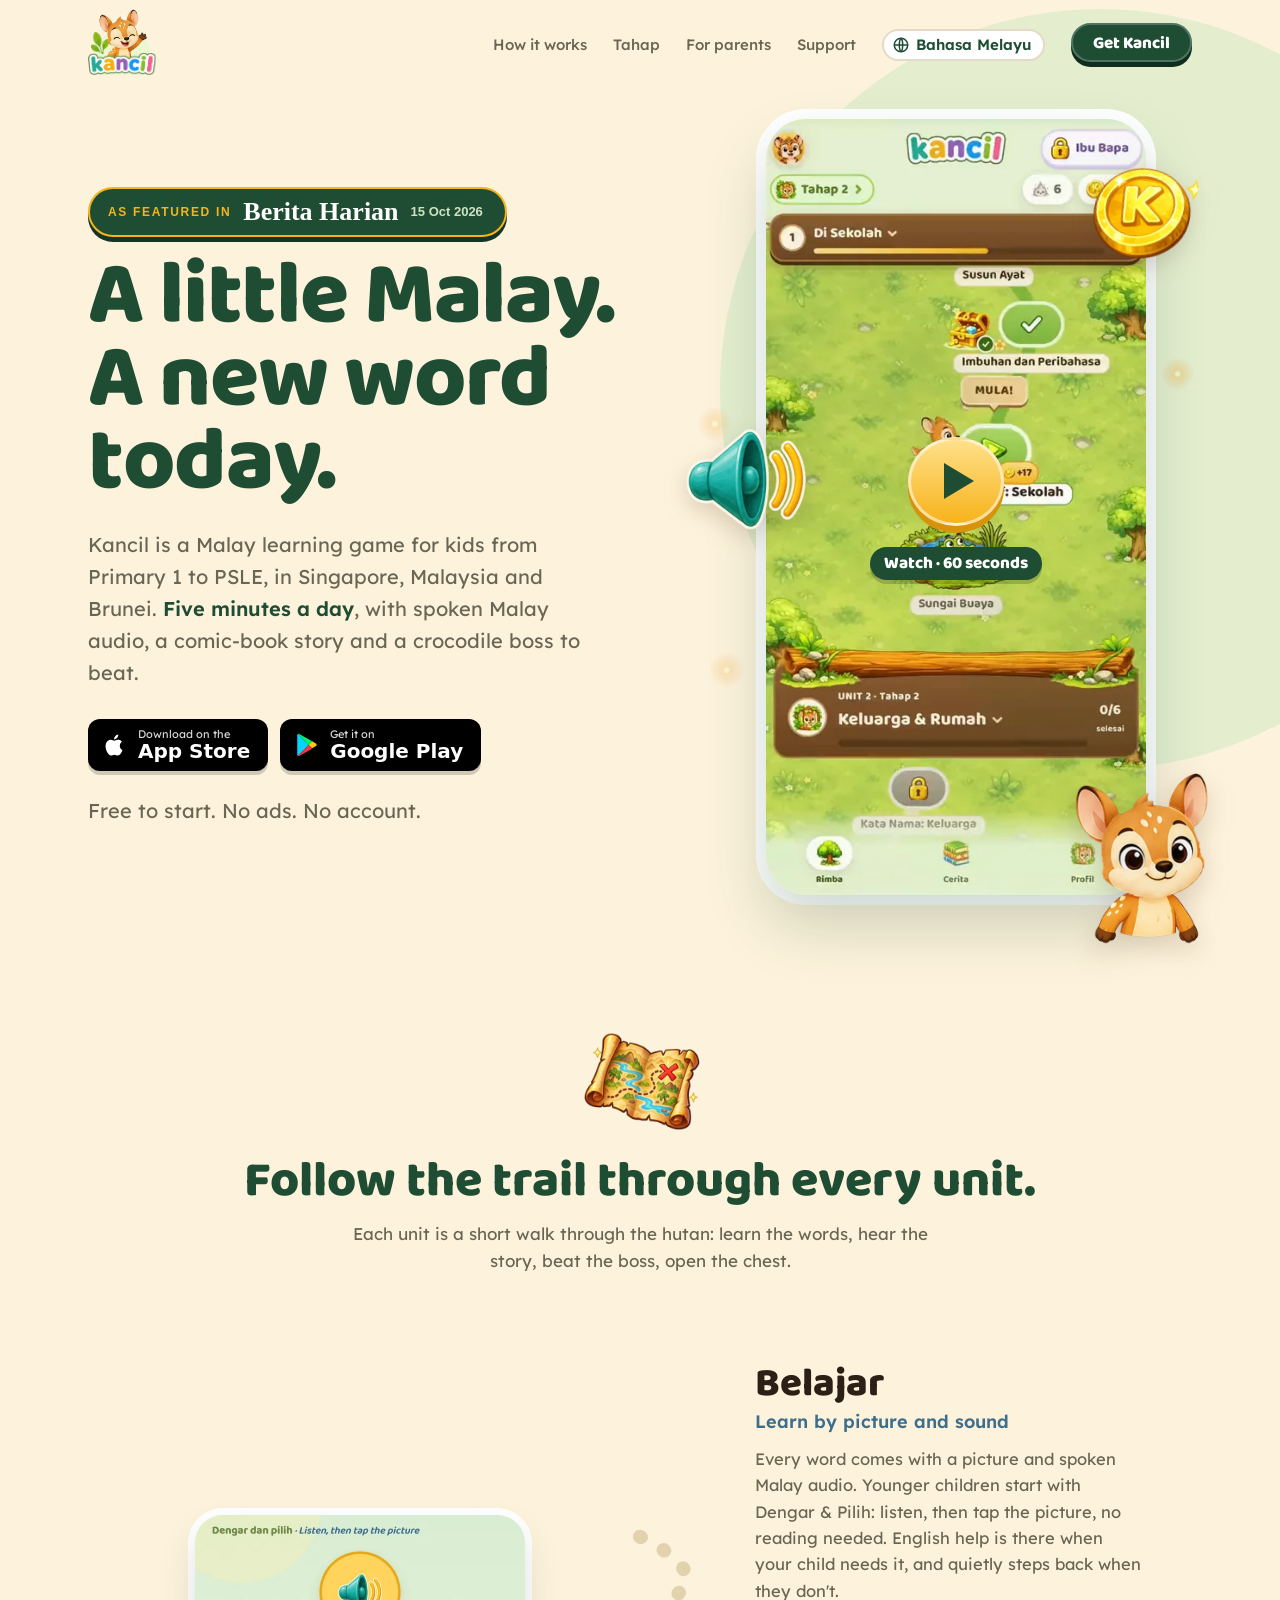
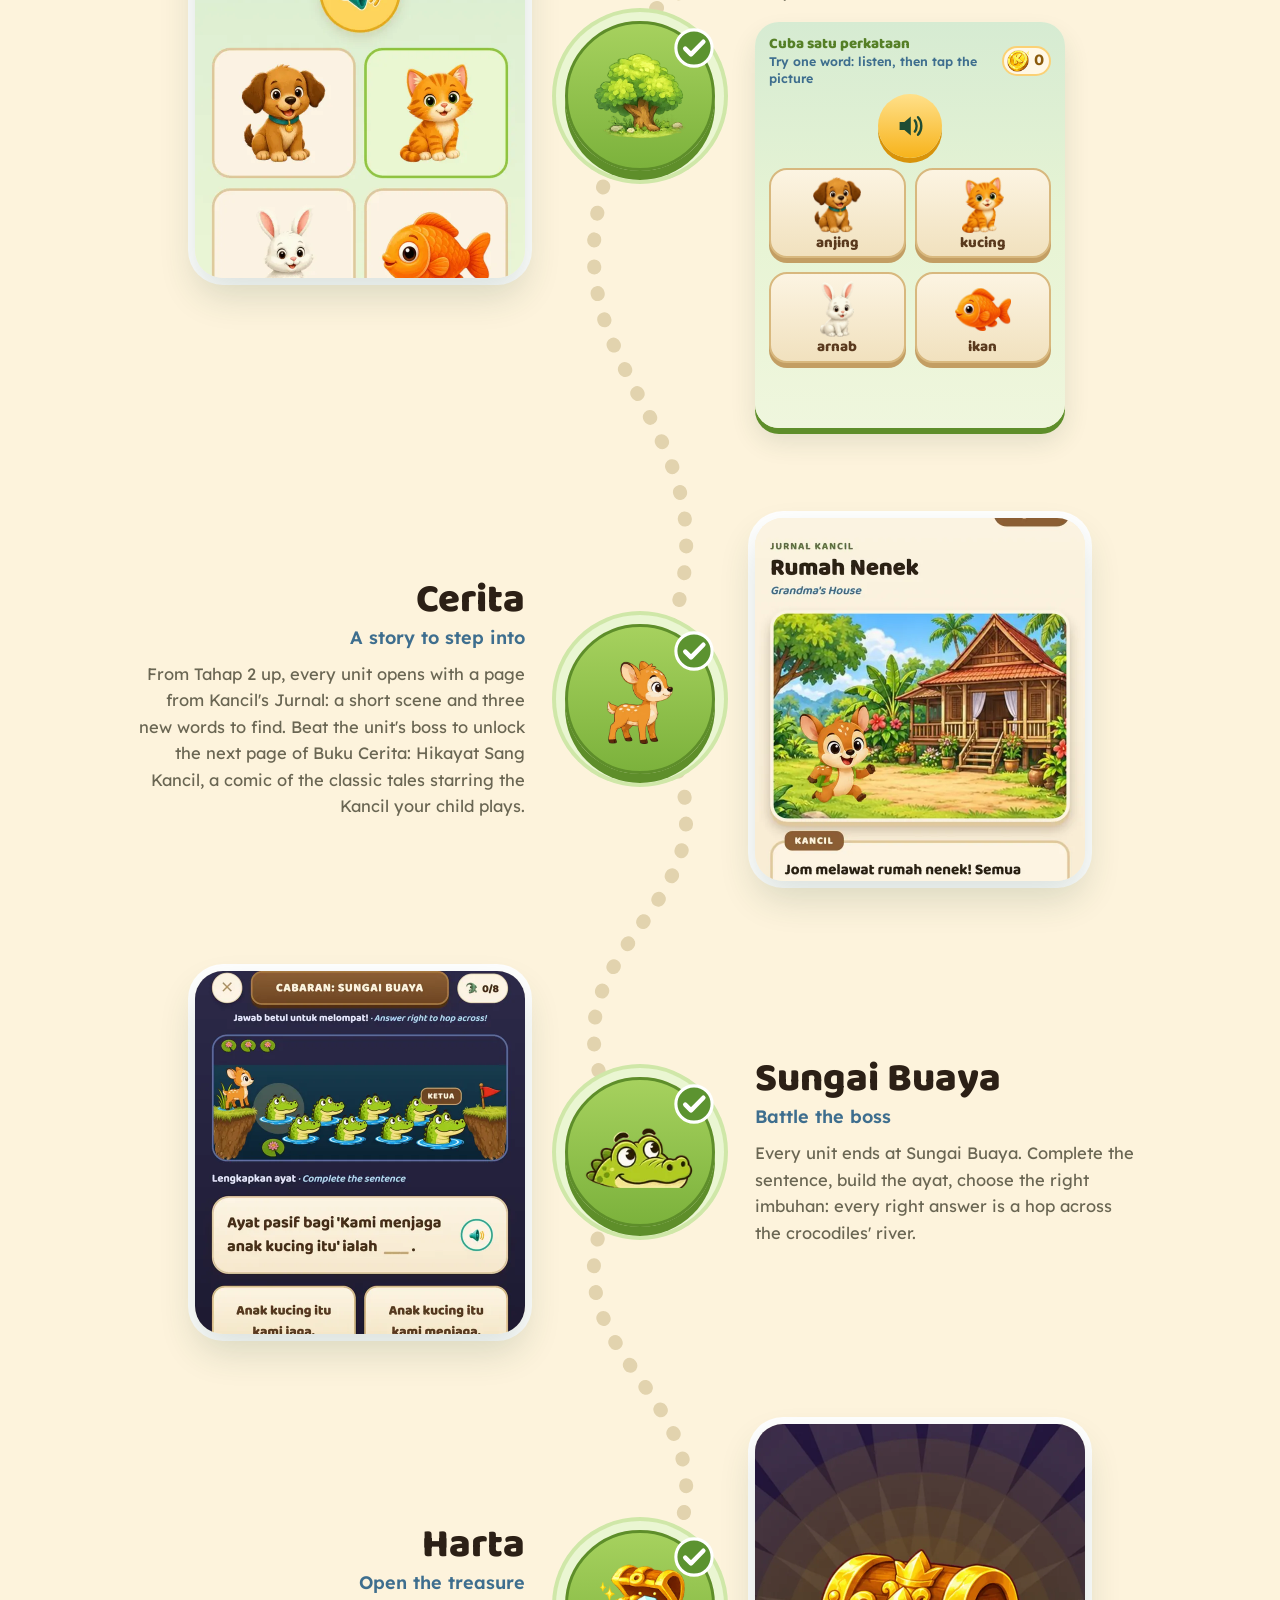
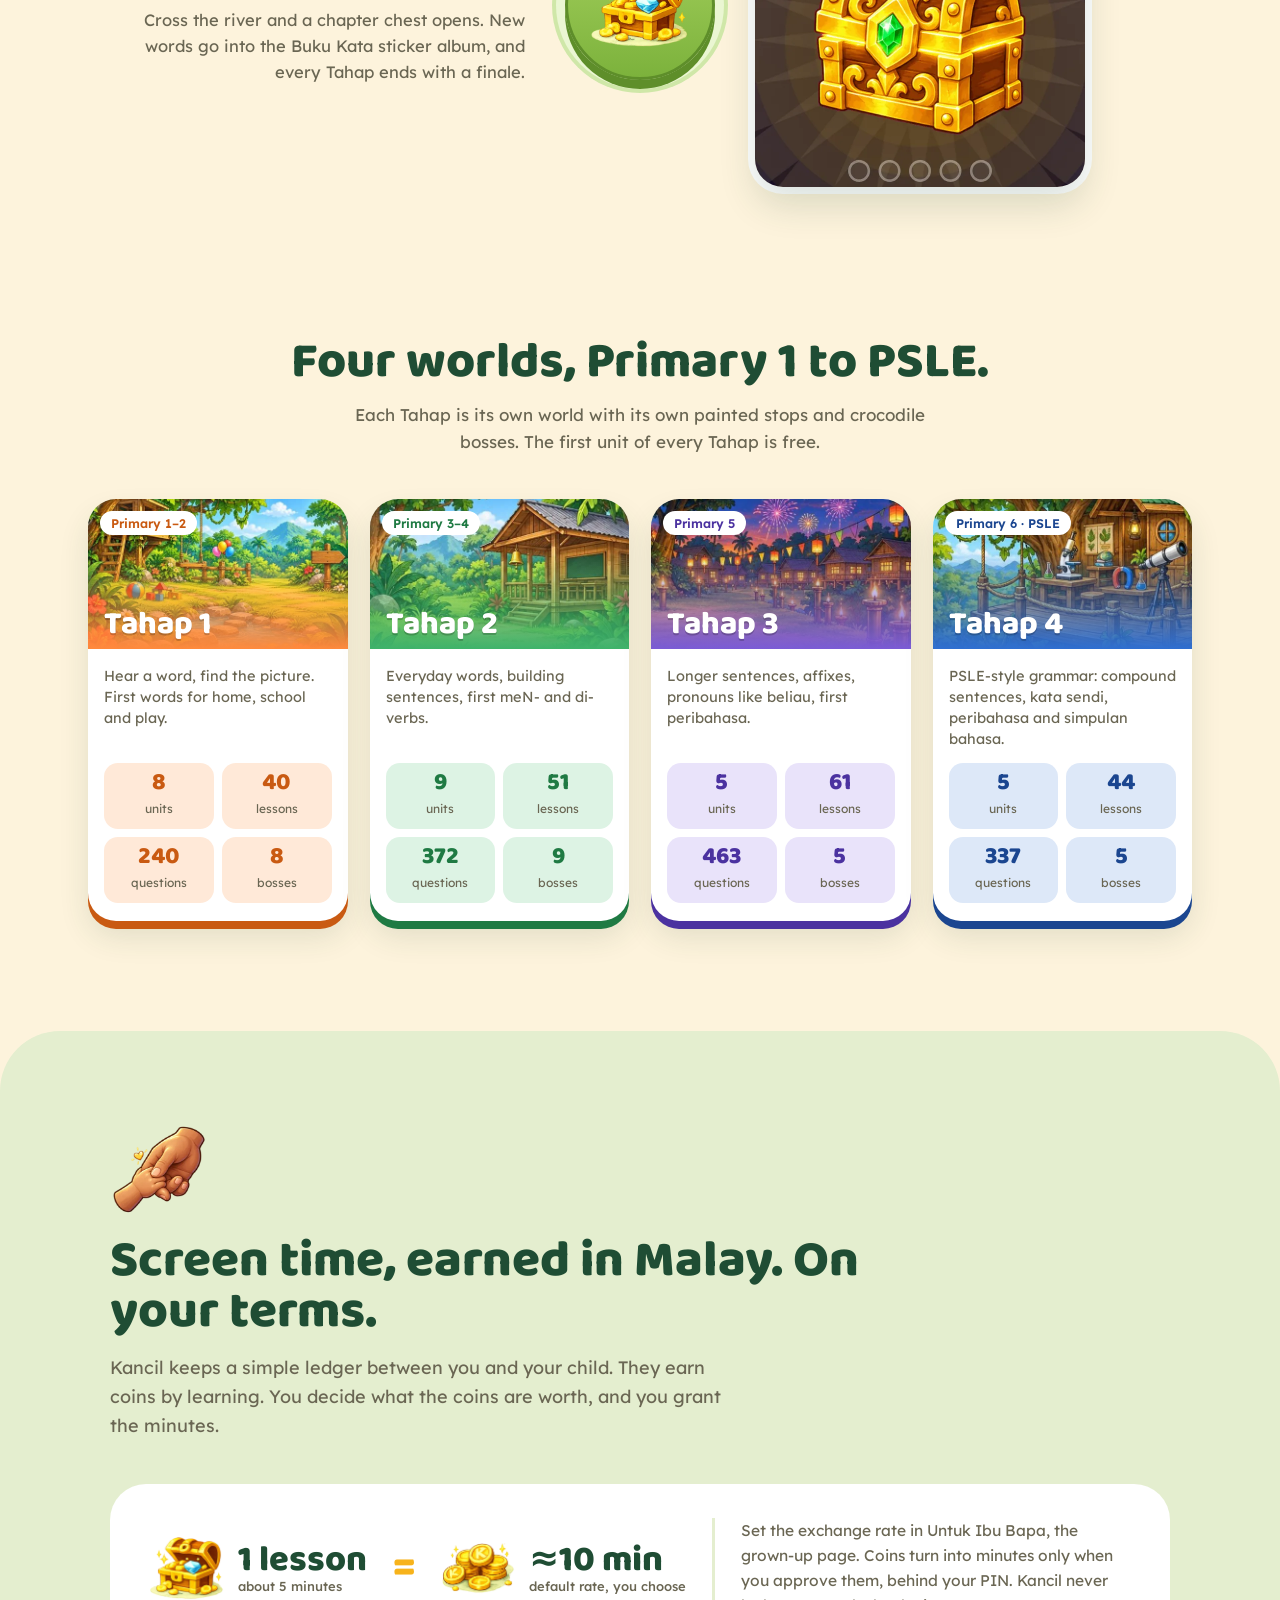
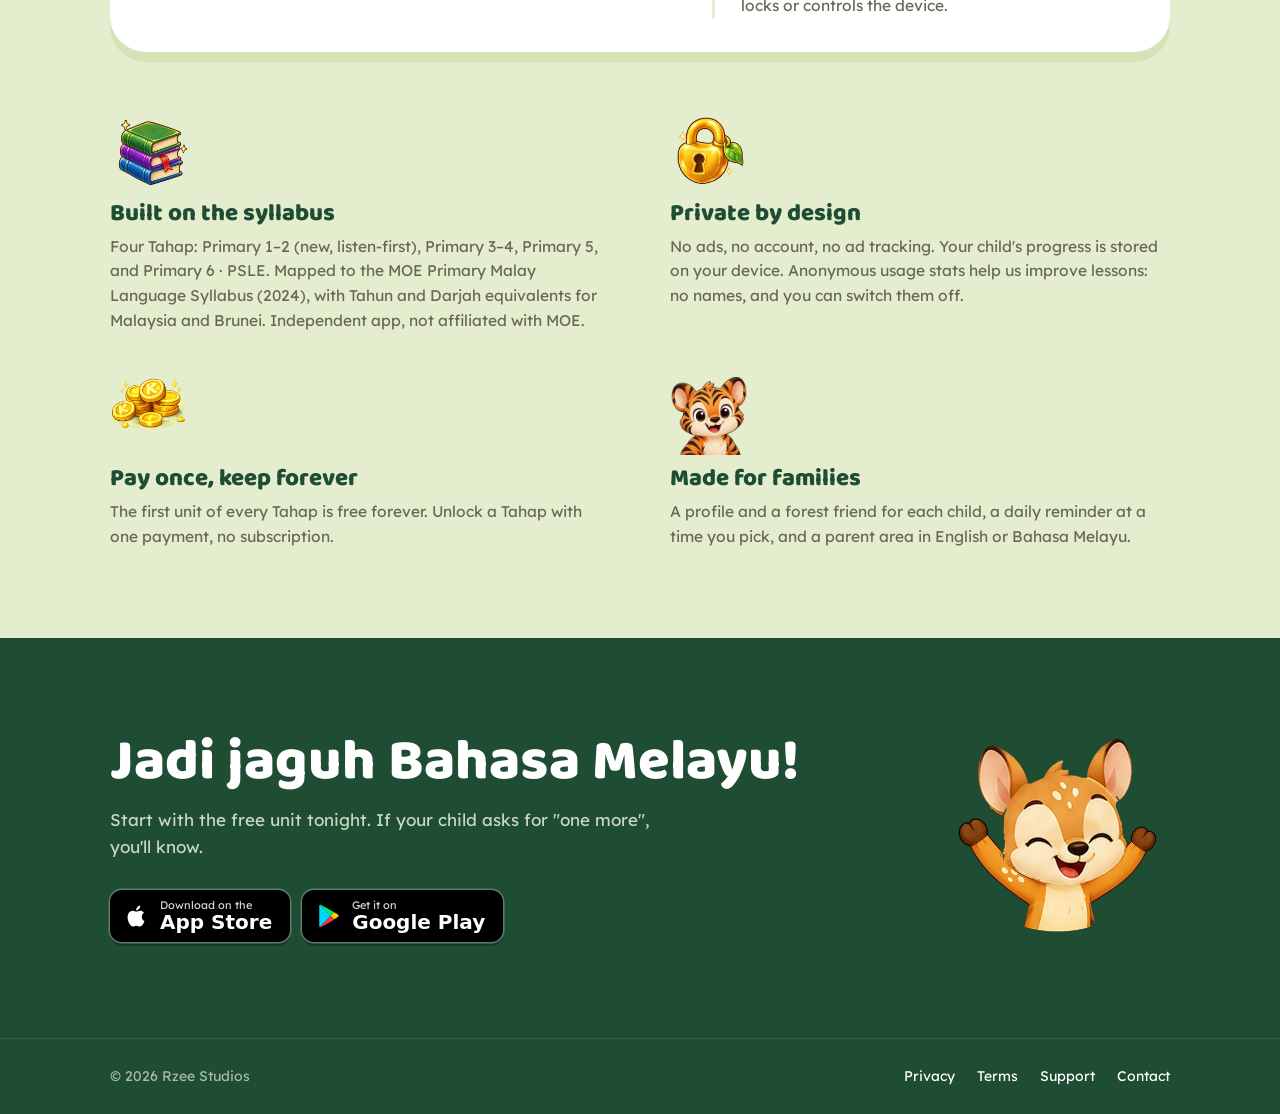
==== commit 6a0a3abb: "Hero video re-recorded on the new look (kancil #309) Synced from razilzul/kancil landing/ @ 02136d1" ====
--- a/index.html
+++ b/index.html
@@ -94,7 +94,7 @@
   </div>
   <div class="shot">
     <div class="frame">
-      <video id="hero-vid" src="/assets/video/kancil-hero.mp4" poster="/assets/video/kancil-hero-2026-11.webp" preload="none" playsinline aria-label="Kancil in 60 seconds: the jungle map, a Malay quiz, the crocodile river boss, the treasure chest, a comic page and earned screen time"></video>
+      <video id="hero-vid" src="/assets/video/kancil-hero-2026-11.mp4" poster="/assets/video/kancil-hero-2026-11b.webp" preload="none" playsinline aria-label="Kancil in 60 seconds: the jungle map, a Malay quiz, the crocodile river boss, the treasure chest, a comic page and earned screen time"></video>
       <button type="button" class="play" id="hero-play" aria-label="Play the 60-second Kancil video, with sound"><span class="disc"><i></i><span></span></span><small>Watch · 60 seconds</small></button>
     </div>
     <img class="sticker s1" src="/assets/img/speaker.webp" alt="">
--- a/assets/site.css
+++ b/assets/site.css
@@ -25,7 +25,8 @@
 nav .lang svg{width:18px;height:18px;flex:none}
 nav .lang .short{display:none}
 
-/* The logo lockup: leaf, pale circle, the live kancil, wordmark (KancilLockup.tsx, 583 x 525) */
+/* The logo lockup: leaf, pale circle, the live kancil, wordmark (KancilLockup.tsx, 583 x 525).
+   The wordmark sits over the kancil, as in the app, so his paws tuck behind the letters. */
 .lockup{position:relative;display:block;width:68px;height:61px;flex:none}
 .lockup>img.still{width:100%;height:100%;object-fit:contain}
 .lockup .live{position:absolute;inset:0;opacity:0;transition:opacity .2s}
@@ -34,7 +35,7 @@
 .lockup .clip{position:absolute;inset:0;overflow:hidden}
 .lockup .leaf{position:absolute;left:4.3%;top:28.8%;width:26.6%}
 .lockup .bud{position:absolute;left:3.26%;top:-15.8%;width:89.2%;aspect-ratio:1}
-.lockup .word{position:absolute;left:.2%;bottom:0;width:99.7%}
+.lockup .word{position:absolute;z-index:4;left:.2%;bottom:0;width:99.7%}
 
 /* the live kancil (front-facing rig): a still picture first, the rig swaps in when ready */
 .kbud{position:absolute;z-index:3;cursor:pointer;-webkit-tap-highlight-color:transparent}
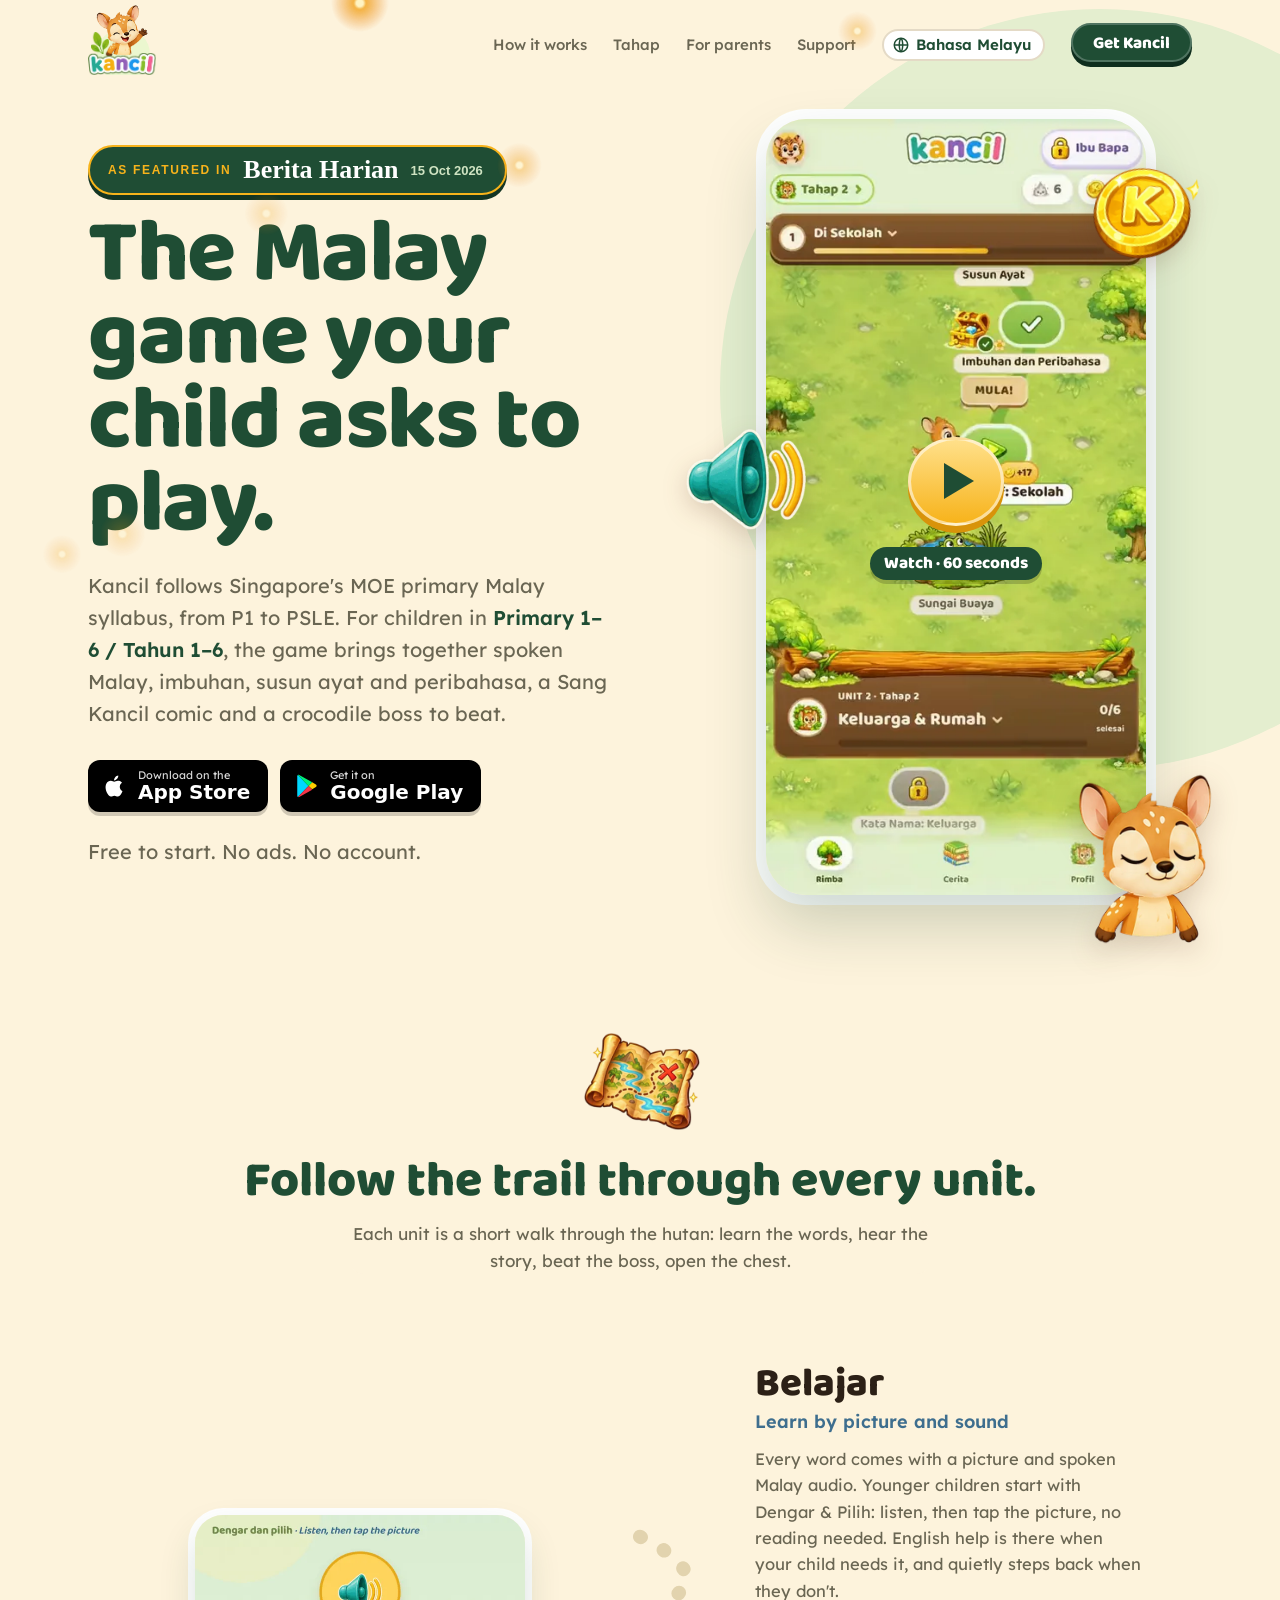
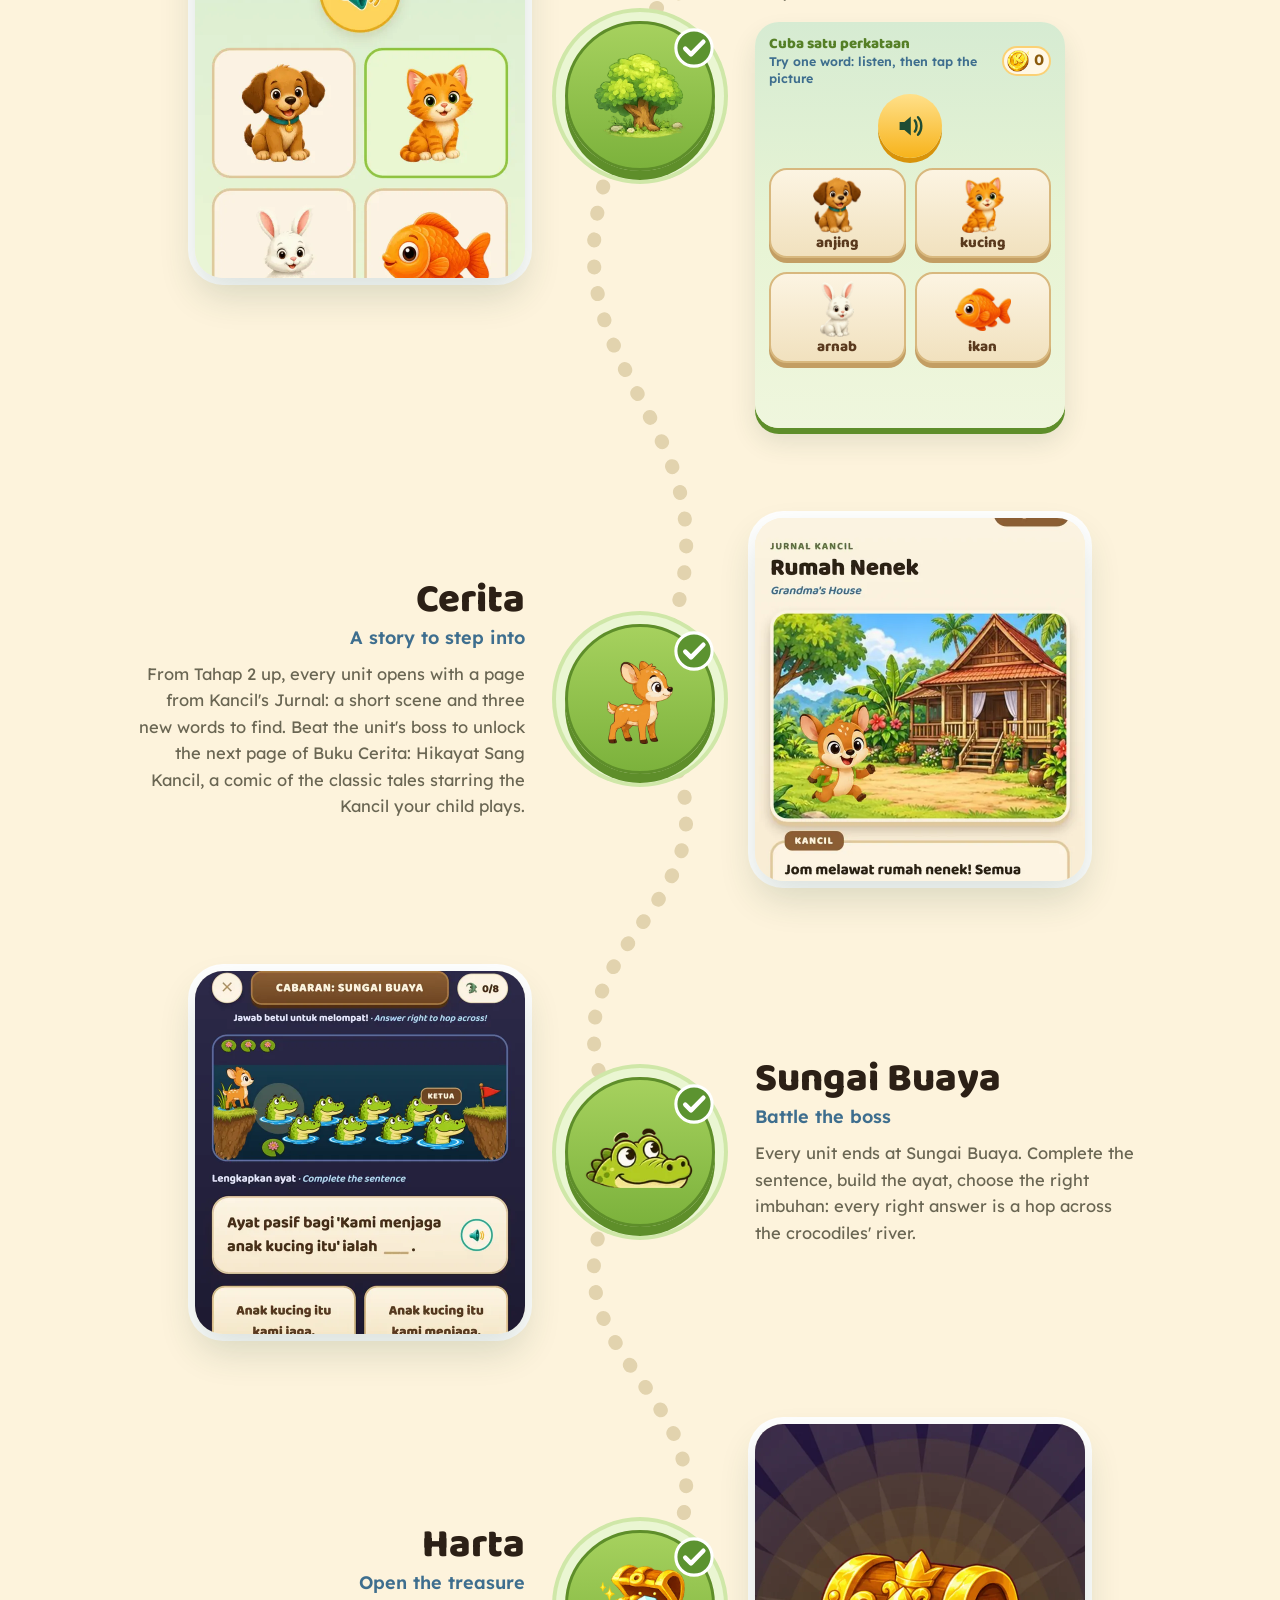
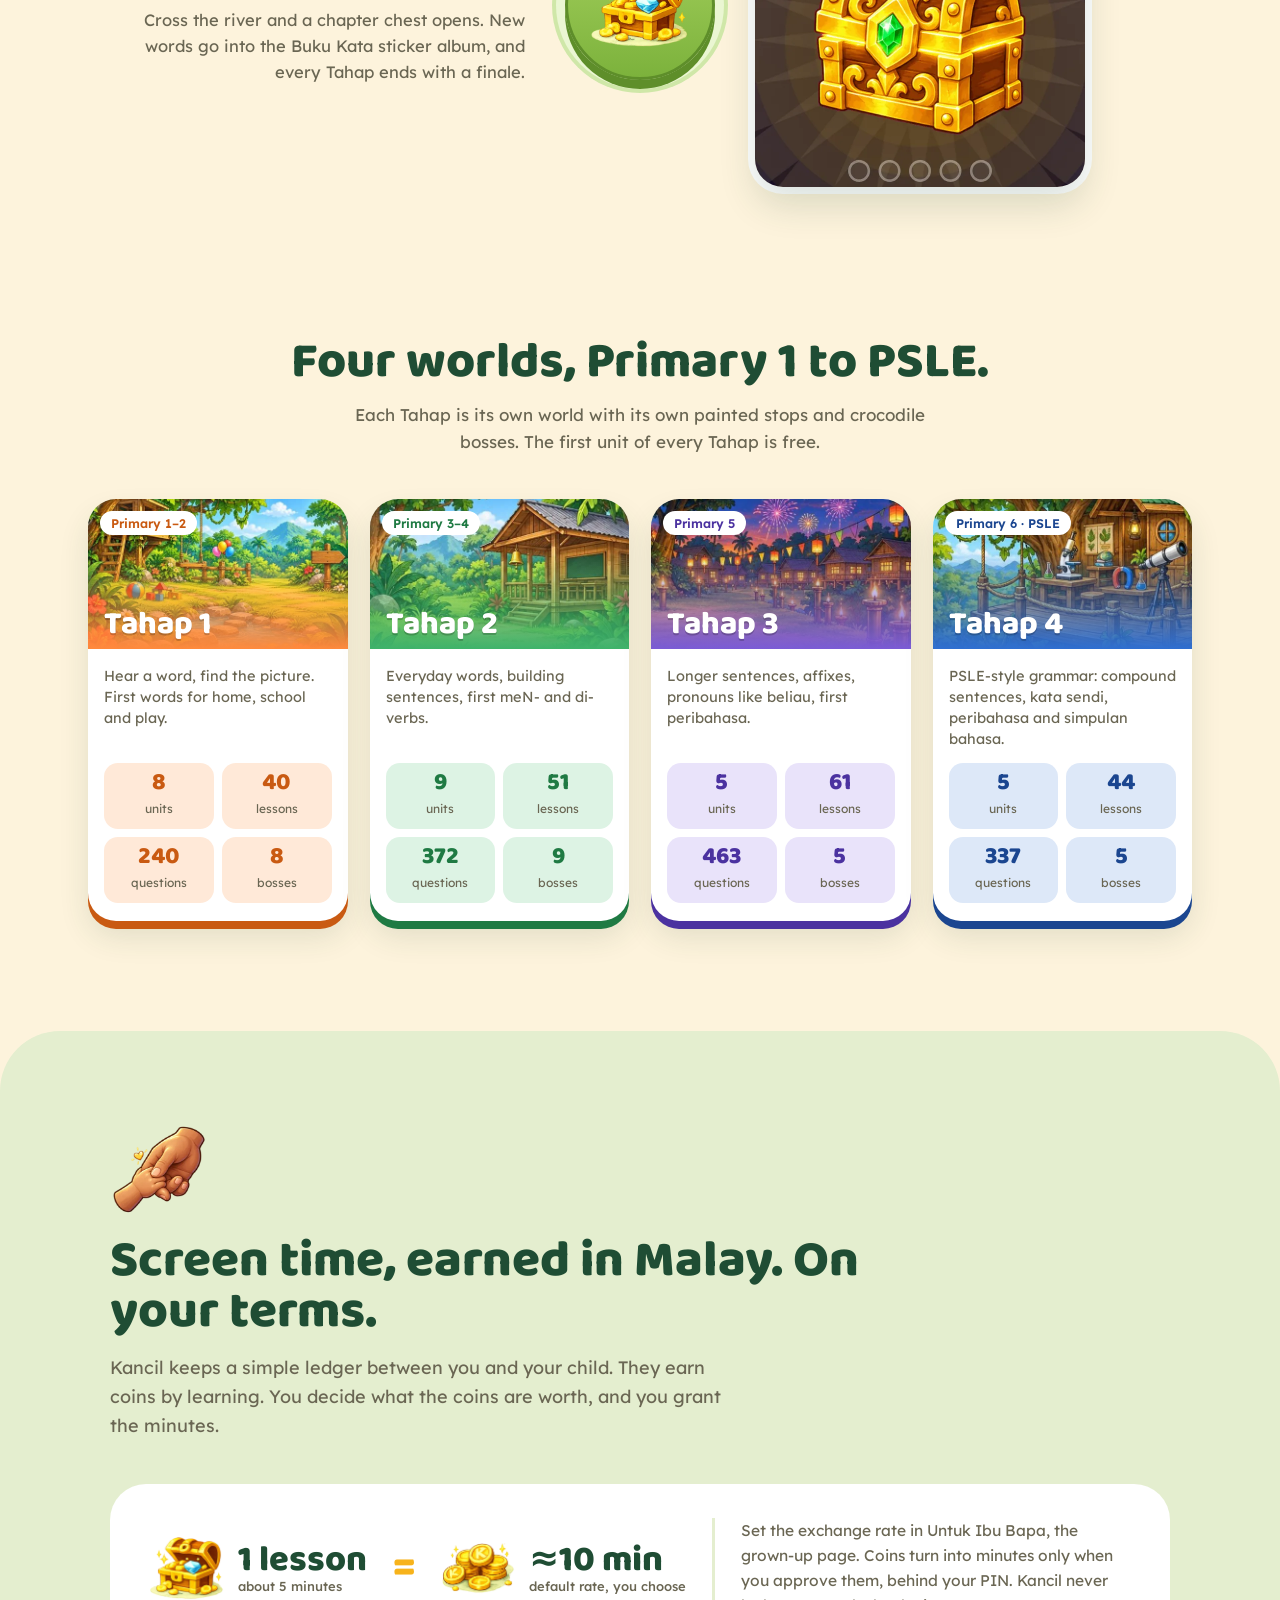
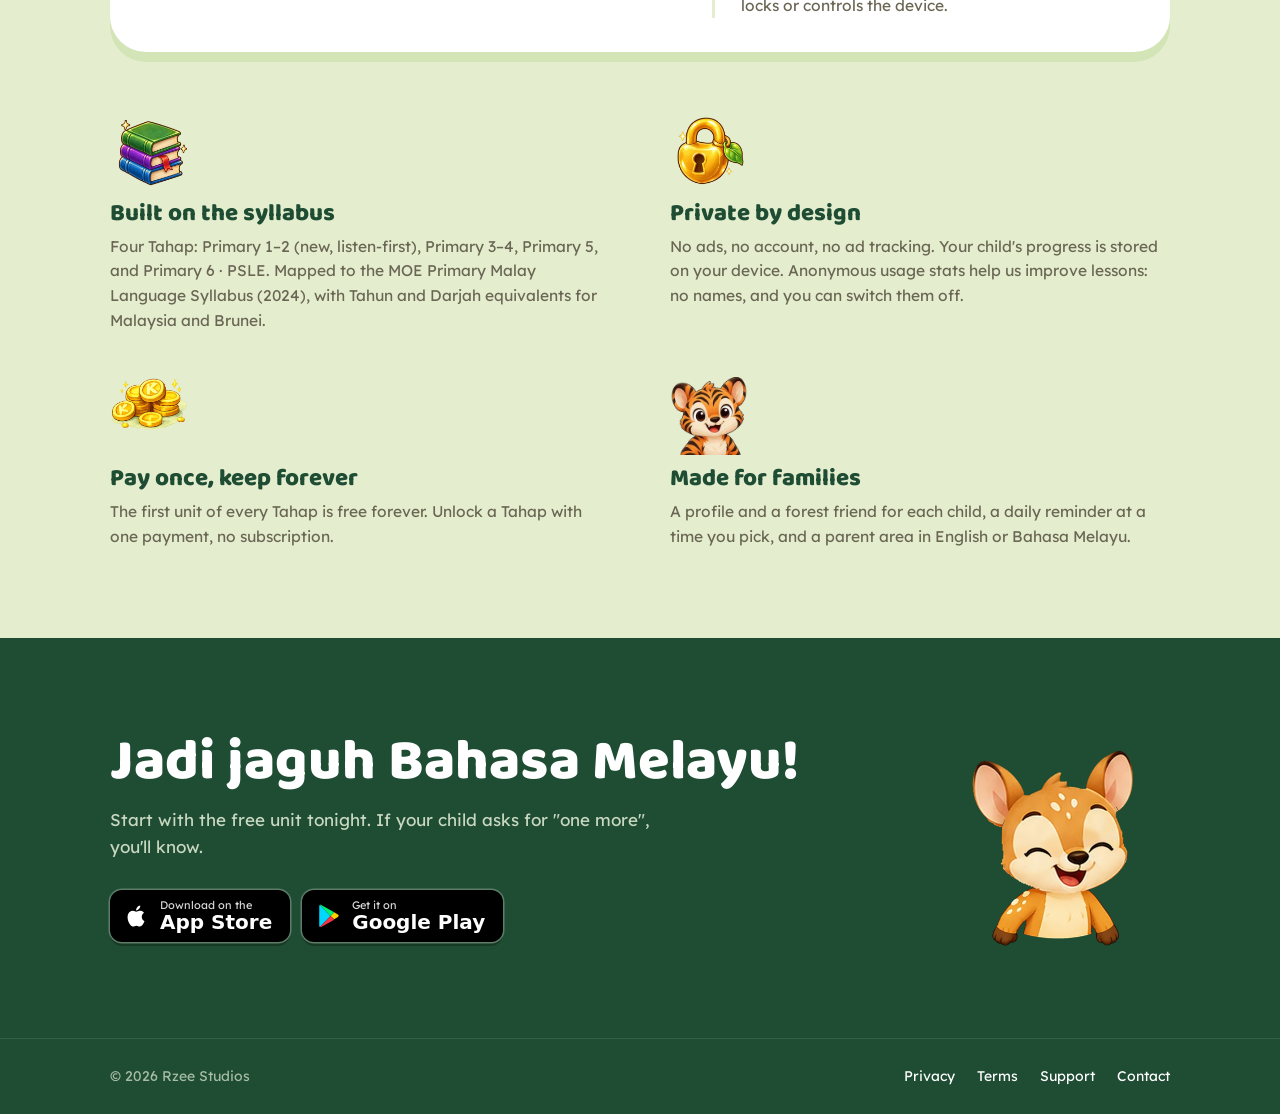
==== commit 10a86f56: "Hero: the Malay game your child asks to play; Singapore MOE syllabus, Tahun 1-6; no disclaimer; link" ====
--- a/index.html
+++ b/index.html
@@ -16,11 +16,11 @@
 <meta property="og:description" content="A Malay learning game for primary-school kids. Free to start on the App Store and Google Play. No ads, no account.">
 <meta property="og:type" content="website">
 <meta property="og:url" content="https://getkancil.app/">
-<meta property="og:image" content="https://getkancil.app/assets/og-2026-11.png">
+<meta property="og:image" content="https://getkancil.app/assets/og-2026-11b.png">
 <meta property="og:image:width" content="1200">
 <meta property="og:image:height" content="630">
 <meta name="twitter:card" content="summary_large_image">
-<meta name="twitter:image" content="https://getkancil.app/assets/og-2026-11.png">
+<meta name="twitter:image" content="https://getkancil.app/assets/og-2026-11b.png">
 <link rel="icon" href="/assets/icon.png">
 <link rel="apple-touch-icon" href="/assets/icon.png">
 <script type="application/ld+json">
@@ -49,7 +49,7 @@
       "alternateName": ["Kancil", "Kancil: Belajar Bahasa Melayu"],
       "description": "A Bahasa Melayu learning game for primary school children in Singapore, Malaysia and Brunei, from Primary 1 to PSLE.",
       "url": "https://getkancil.app/",
-      "image": "https://getkancil.app/assets/og-2026-11.png",
+      "image": "https://getkancil.app/assets/og-2026-11b.png",
       "operatingSystem": "iOS, Android",
       "applicationCategory": "EducationalApplication",
       "inLanguage": ["ms", "en"],
@@ -84,8 +84,8 @@
 <header class="hero">
   <div>
     <a class="bh-pill" href="https://www.beritaharian.sg/mata-mata/3060249/anak-10-tahun-jadi-bos-bantu-bapa-bangun-aplikasi-belajar-bahasa-melayu"><small>As featured in</small><b>Berita Harian</b><i>15 Oct 2026</i></a>
-    <h1>A little Malay. A new word today.</h1>
-    <p>Kancil is a Malay learning game for kids from Primary 1 to PSLE, in Singapore, Malaysia and Brunei. <b>Five minutes a day</b>, with spoken Malay audio, a comic-book story and a crocodile boss to beat.</p>
+    <h1>The Malay game your child asks to play.</h1>
+    <p>Kancil follows Singapore's MOE primary Malay syllabus, from P1 to PSLE. For children in <b>Primary 1–6 / Tahun 1–6</b>, the game brings together spoken Malay, imbuhan, susun ayat and peribahasa, a Sang Kancil comic and a crocodile boss to beat.</p>
     <div class="stores" id="get">
         <a class="badge" href="https://apps.apple.com/sg/app/id6789944706"><svg viewBox="0 0 24 24" fill="#fff" aria-hidden="true"><path d="M16.4 12.6c0-2.4 2-3.6 2.1-3.6-1.1-1.7-2.9-1.9-3.5-1.9-1.5-.2-2.9.9-3.7.9-.8 0-1.9-.9-3.2-.8-1.6 0-3.1 1-4 2.4-1.7 3-.4 7.4 1.2 9.8.8 1.2 1.8 2.5 3 2.4 1.2 0 1.7-.8 3.1-.8 1.5 0 1.9.8 3.2.8 1.3 0 2.2-1.2 3-2.4.9-1.4 1.3-2.7 1.3-2.8 0 0-2.5-1-2.5-4zM14 5.4c.7-.8 1.1-1.9 1-3-1 0-2.1.7-2.8 1.5-.6.7-1.2 1.8-1 2.9 1 .1 2.1-.6 2.8-1.4z"/></svg><span><small>Download on the</small><b>App Store</b></span></a>
         <a class="badge play" href="https://play.google.com/store/apps/details?id=com.rzeestudios.kancil"><svg viewBox="0 0 24 24" aria-hidden="true"><path fill="#00D7FE" d="M3.6 1.8 13.4 12l-9.8 10.2c-.4-.2-.6-.6-.6-1.1V2.9c0-.5.2-.9.6-1.1z"/><path fill="#FFCE00" d="m16.8 8.6 3.4 2c.9.5.9 1.8 0 2.3l-3.4 2L13.4 12z"/><path fill="#00F076" d="M3.6 1.8c.3-.2.8-.2 1.2 0l12 6.8L13.4 12z"/><path fill="#F63448" d="m13.4 12 3.4 3.4-12 6.8c-.4.2-.9.2-1.2 0z"/></svg><span><small>Get it on</small><b>Google Play</b></span></a>
@@ -183,7 +183,7 @@
       <p class="expl">Set the exchange rate in Untuk Ibu Bapa, the grown-up page. Coins turn into minutes only when you approve them, behind your PIN. Kancil never locks or controls the device.</p>
     </div>
     <div class="pillars">
-      <div><div class="ic"><img src="/assets/img/icon-books.webp" alt=""></div><h3>Built on the syllabus</h3><p>Four Tahap: Primary 1–2 (new, listen-first), Primary 3–4, Primary 5, and Primary 6 · PSLE. Mapped to the MOE Primary Malay Language Syllabus (2024), with Tahun and Darjah equivalents for Malaysia and Brunei. Independent app, not affiliated with MOE.</p></div>
+      <div><div class="ic"><img src="/assets/img/icon-books.webp" alt=""></div><h3>Built on the syllabus</h3><p>Four Tahap: Primary 1–2 (new, listen-first), Primary 3–4, Primary 5, and Primary 6 · PSLE. Mapped to the MOE Primary Malay Language Syllabus (2024), with Tahun and Darjah equivalents for Malaysia and Brunei.</p></div>
       <div><div class="ic"><img src="/assets/img/icon-lock.webp" alt=""></div><h3>Private by design</h3><p>No ads, no account, no ad tracking. Your child's progress is stored on your device. Anonymous usage stats help us improve lessons: no names, and you can switch them off.</p></div>
       <div><div class="ic"><img src="/assets/img/coins.webp" alt=""></div><h3>Pay once, keep forever</h3><p>The first unit of every Tahap is free forever. Unlock a Tahap with one payment, no subscription.</p></div>
       <div><div class="ic friend" role="img" aria-label="Harimau, one of the forest friends"><div class="breath"><div class="eyes"><div></div></div></div><div class="cheer"></div></div><h3>Made for families</h3><p>A profile and a forest friend for each child, a daily reminder at a time you pick, and a parent area in English or Bahasa Melayu.</p></div>
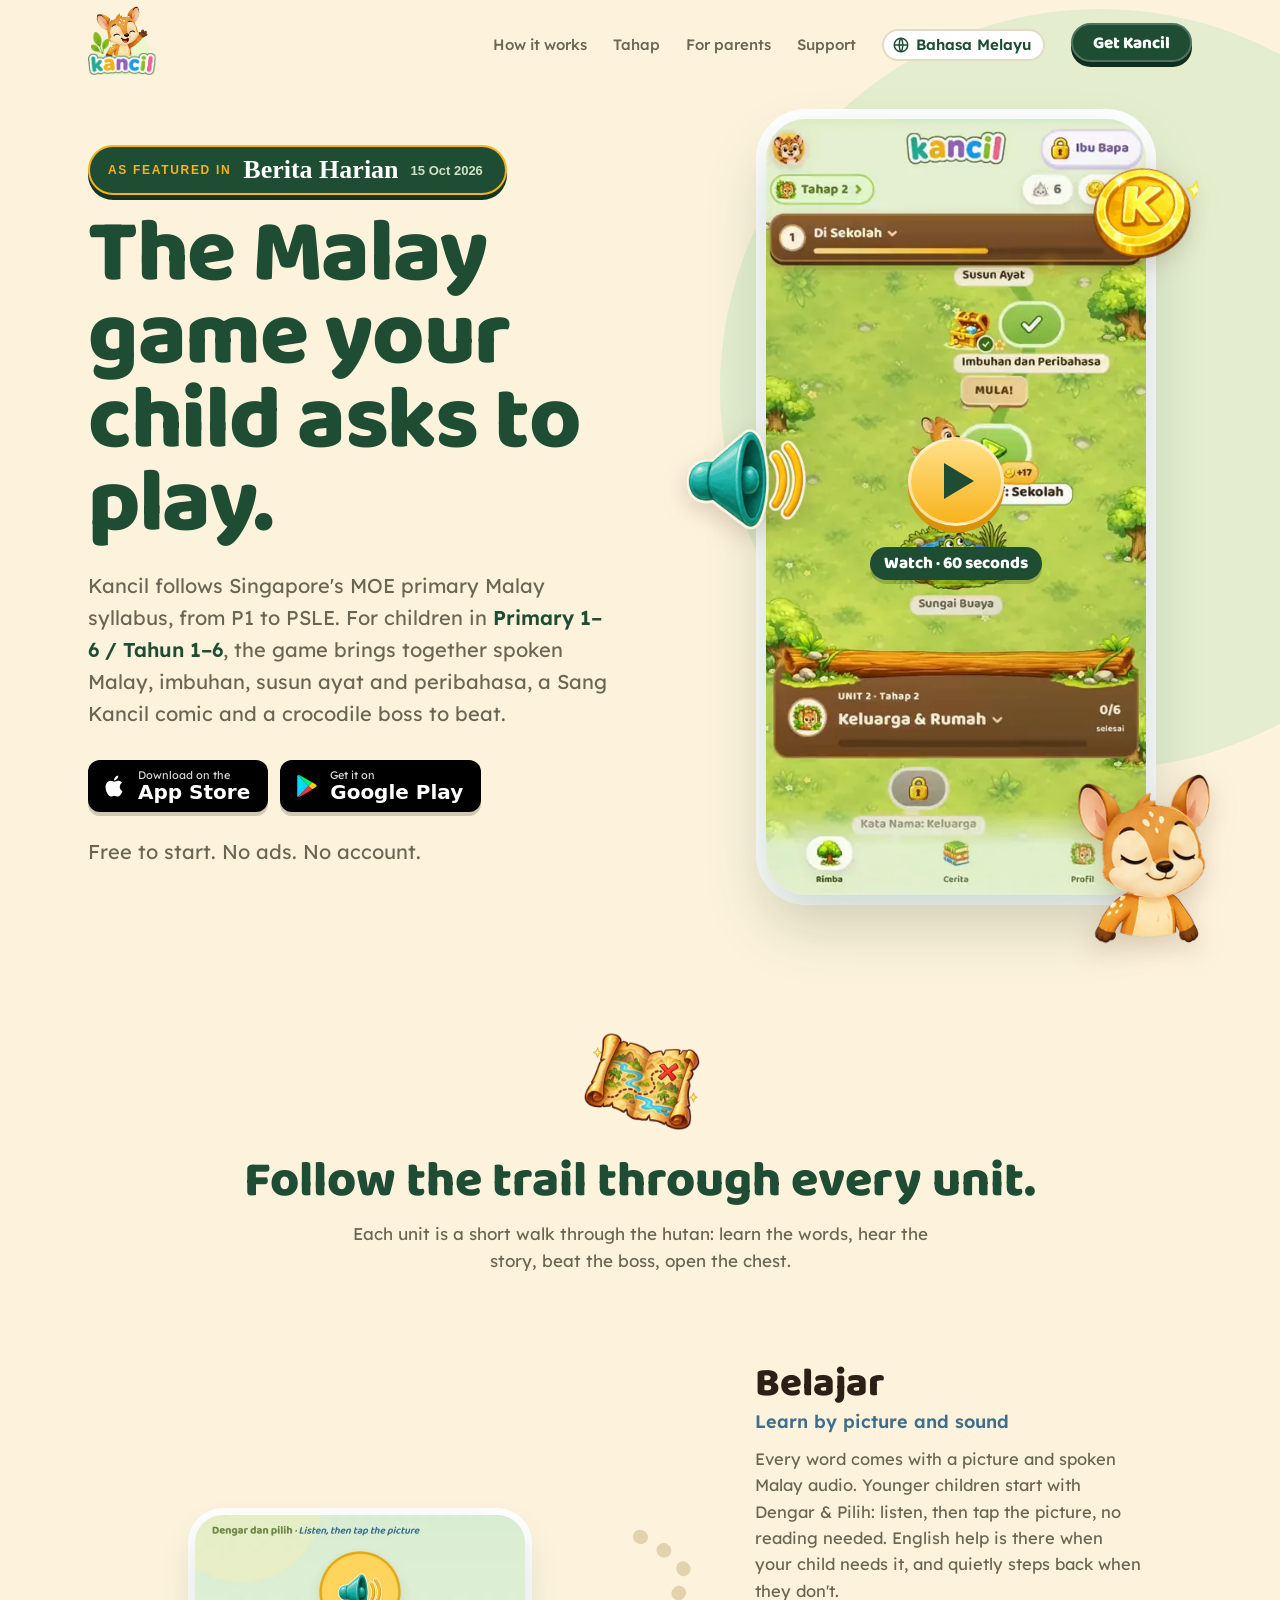
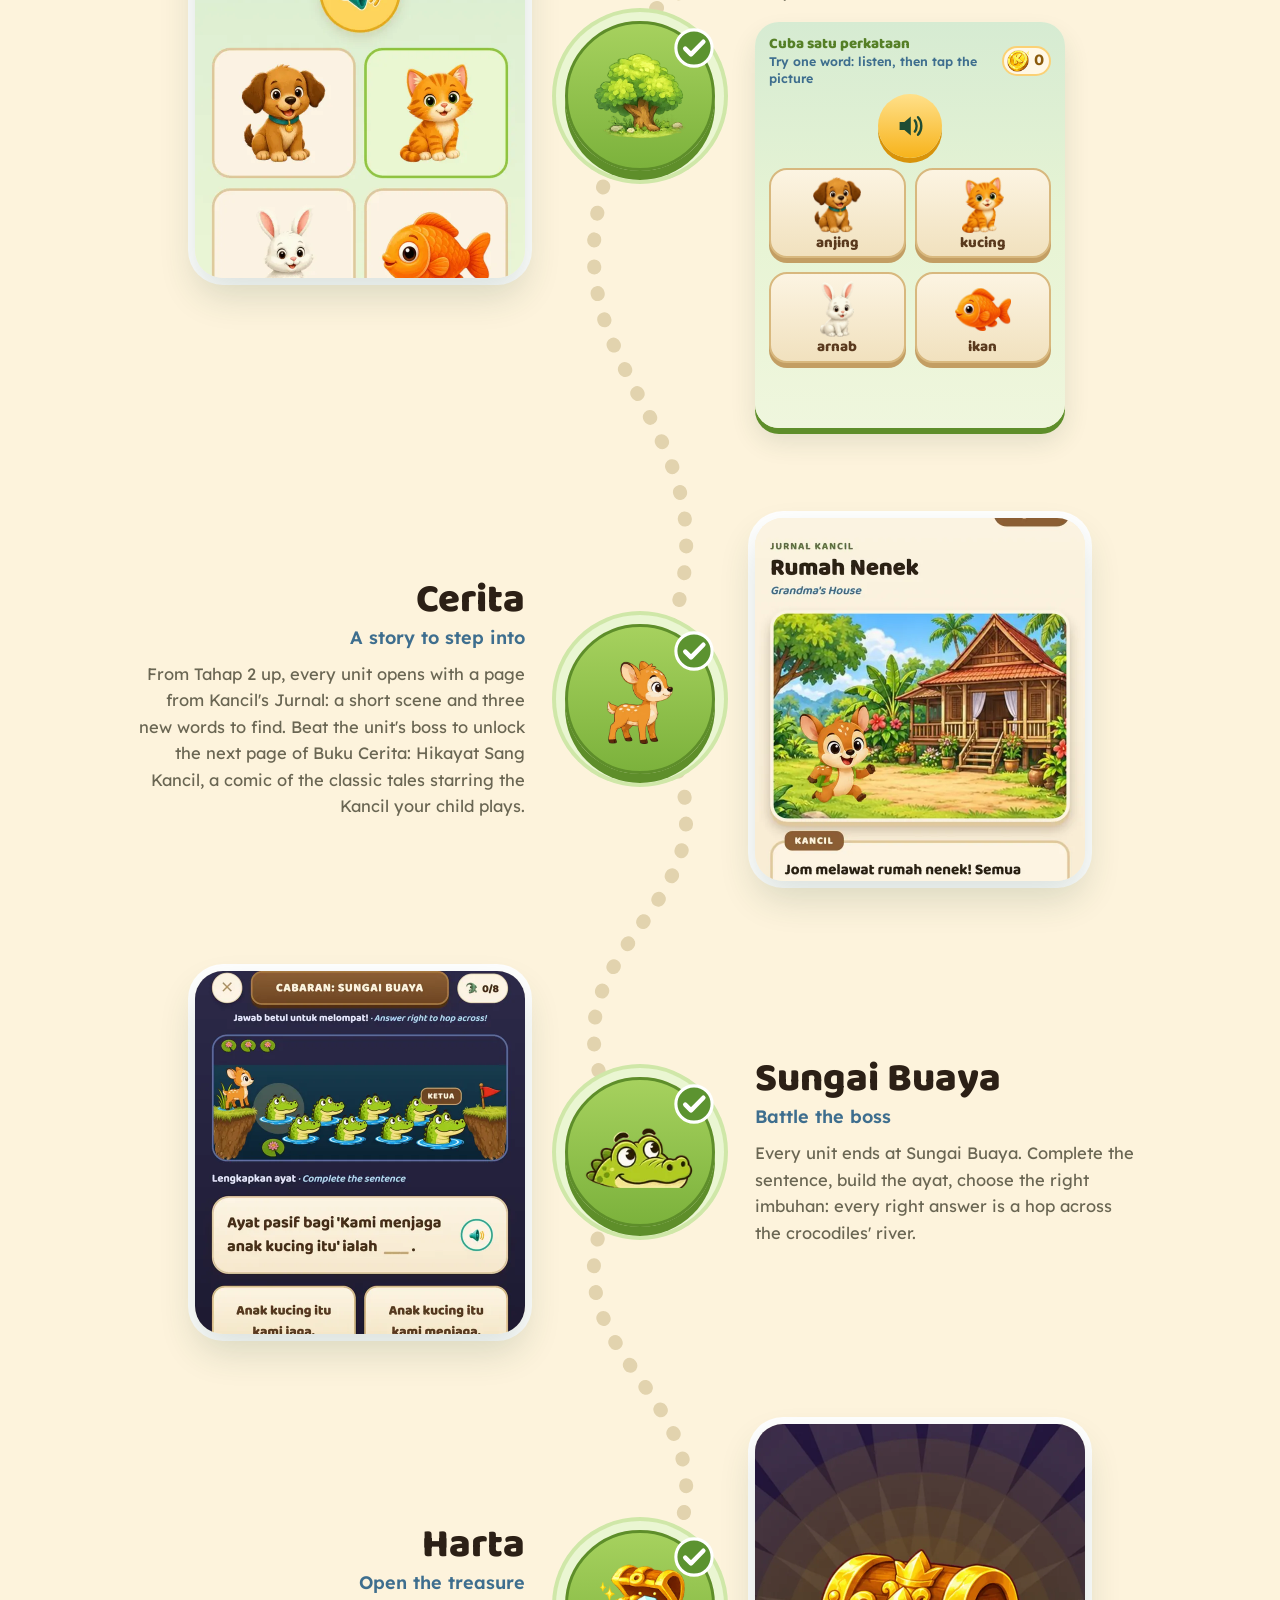
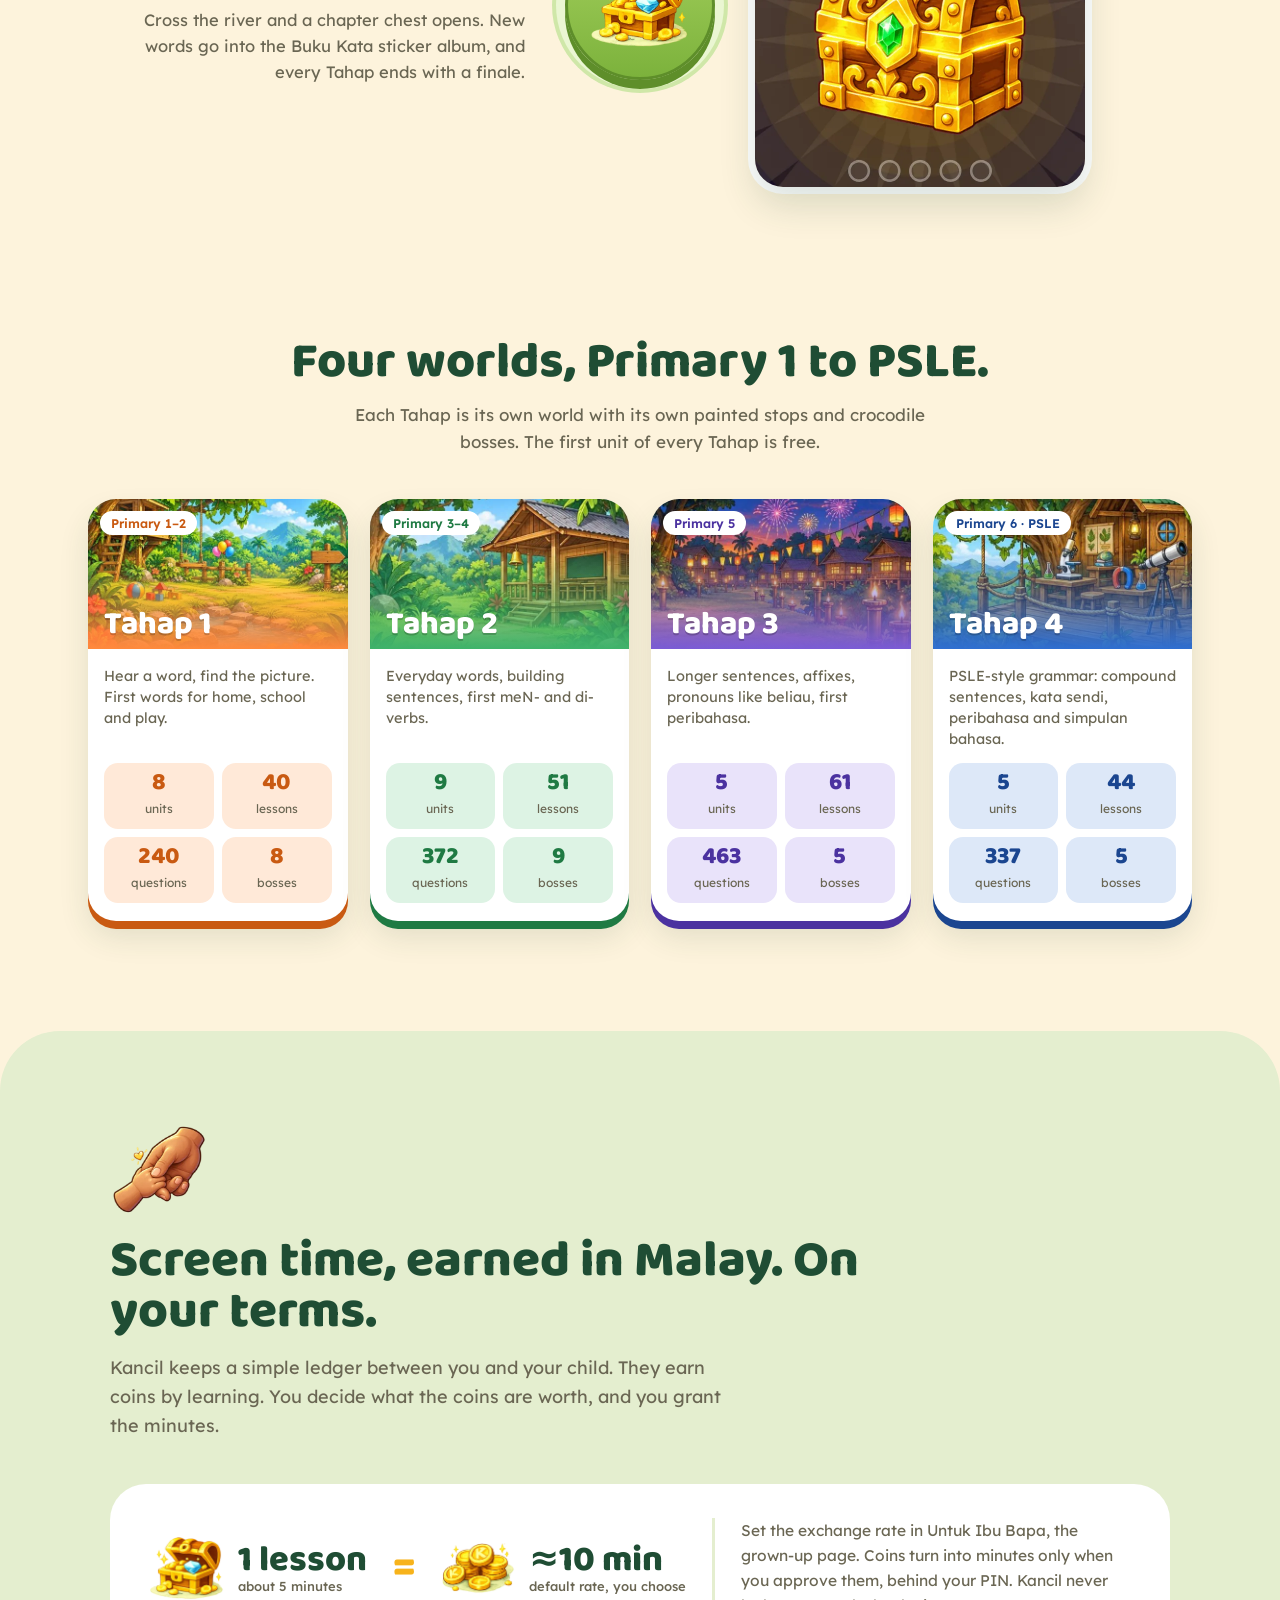
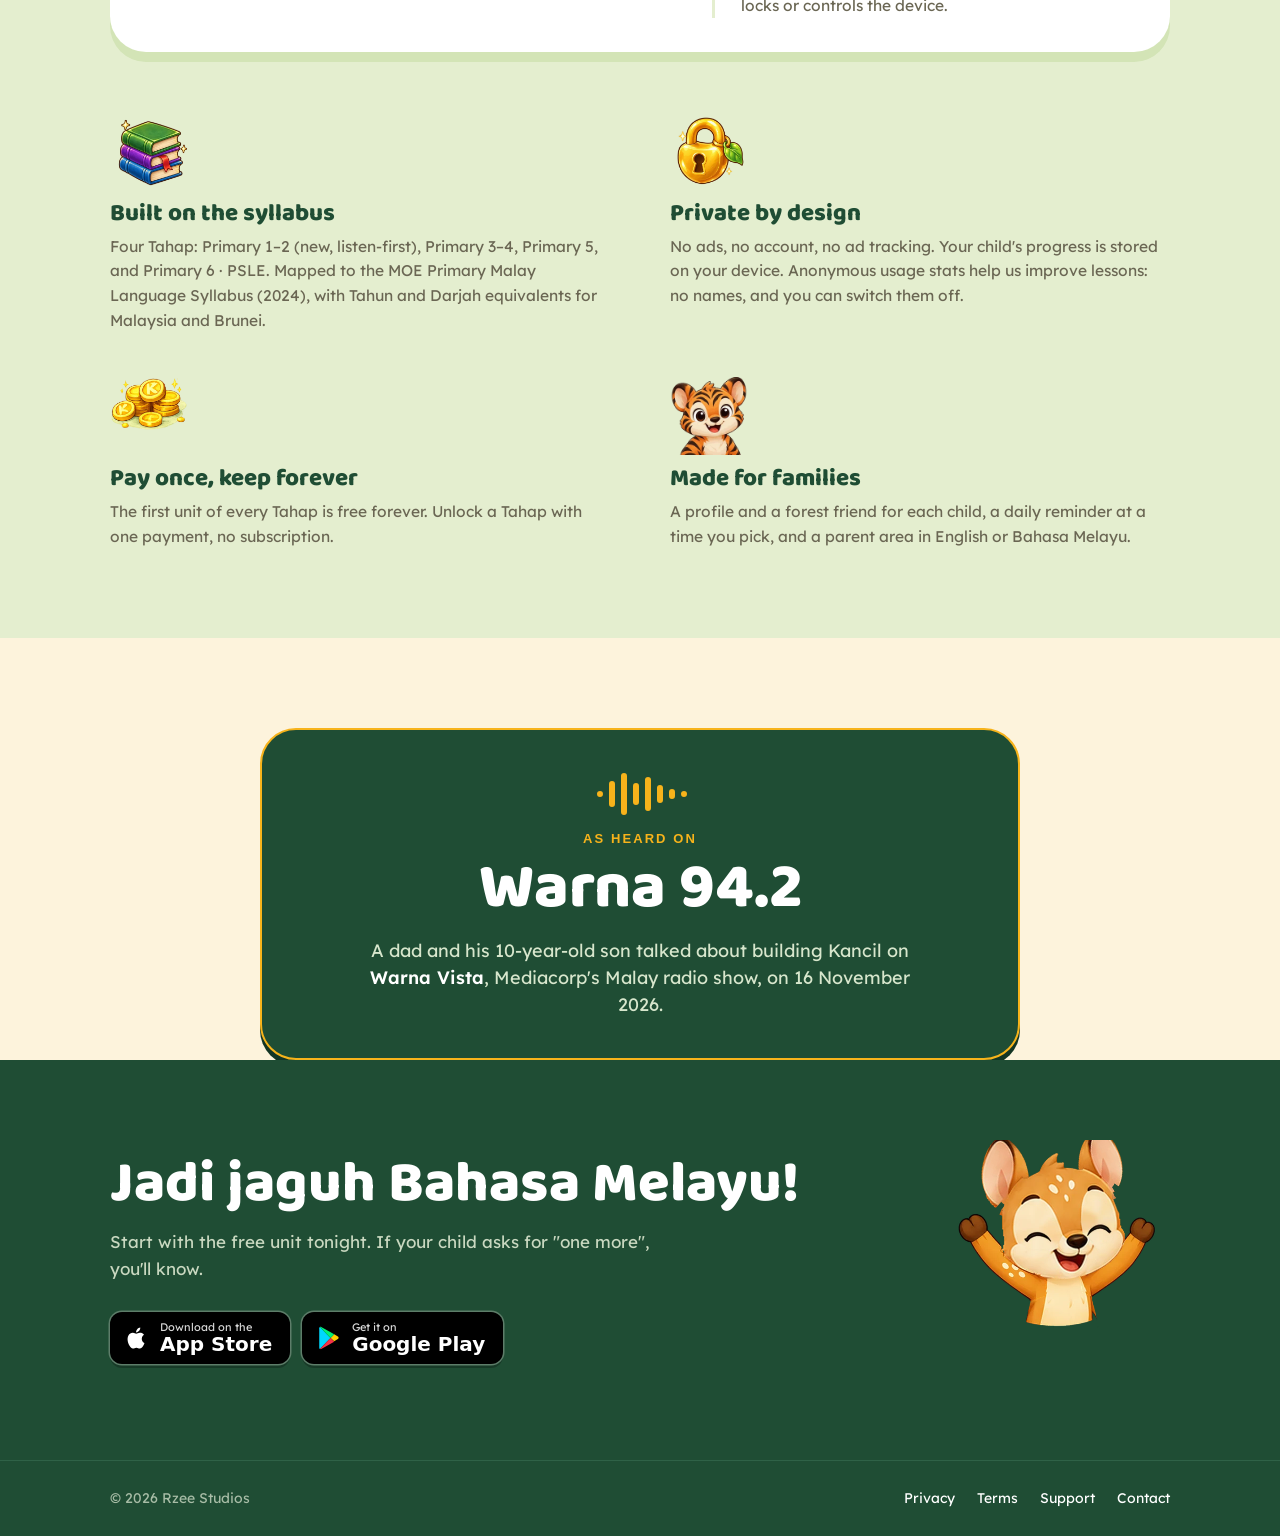
==== commit 49960b5b: "Landing: As heard on Warna 94.2 (text only) Synced from razilzul/kancil landing/ @ 0322e99" ====
--- a/index.html
+++ b/index.html
@@ -191,6 +191,16 @@
   </div>
 </section>
 
+<section class="heard" id="warna">
+  <div class="in">
+    <svg class="wv" viewBox="0 0 48 24" aria-hidden="true"><g fill="none" stroke="#F7B31B" stroke-width="3" stroke-linecap="round"><path d="M4 12v0M10 7v10M16 3v18M22 8v8M28 5v14M34 9v6M40 11v2M46 12v0"/></g></svg>
+    <small>As heard on</small>
+    <h2>Warna 94.2</h2>
+    <p>A dad and his 10-year-old son talked about building Kancil on <b>Warna Vista</b>, Mediacorp's Malay radio show, on 16 November 2026.</p>
+    <!-- CLIP SLOT: add the approved clip here, e.g. <audio controls preload="none" src="/assets/audio/warna-clip.mp3"></audio> -->
+  </div>
+</section>
+
 <section class="cta">
   <div class="in">
     <div>
--- a/assets/home.css
+++ b/assets/home.css
@@ -212,3 +212,14 @@
 }
 @media (prefers-reduced-motion:reduce){.path .done{display:none}}
 .cuba .ins span.ms{color:var(--ink-soft)}
+
+/* "As heard on Warna 94.2" */
+.heard{margin:90px auto 0;padding:0 28px}
+.heard .in{max-width:760px;margin:0 auto;background:#1F4D34;color:#fff;border:2px solid #F7B31B;border-radius:36px;box-shadow:0 6px 0 #133524;padding:40px 36px;text-align:center}
+.heard .wv{width:96px;height:48px;display:block;margin:0 auto 14px}
+.heard small{display:block;font:800 13px/1 Arial,sans-serif;letter-spacing:.16em;color:#F7B31B;text-transform:uppercase}
+.heard h2{color:#fff;font-size:clamp(40px,6vw,64px);margin-top:12px}
+.heard p{color:#D7E6CC;font-size:18px;line-height:1.5;max-width:30em;margin:16px auto 0}
+.heard p b{color:#fff}
+.heard audio{margin-top:22px;width:100%;max-width:420px}
+@media(max-width:700px){.heard .in{padding:30px 22px;border-radius:28px}}
